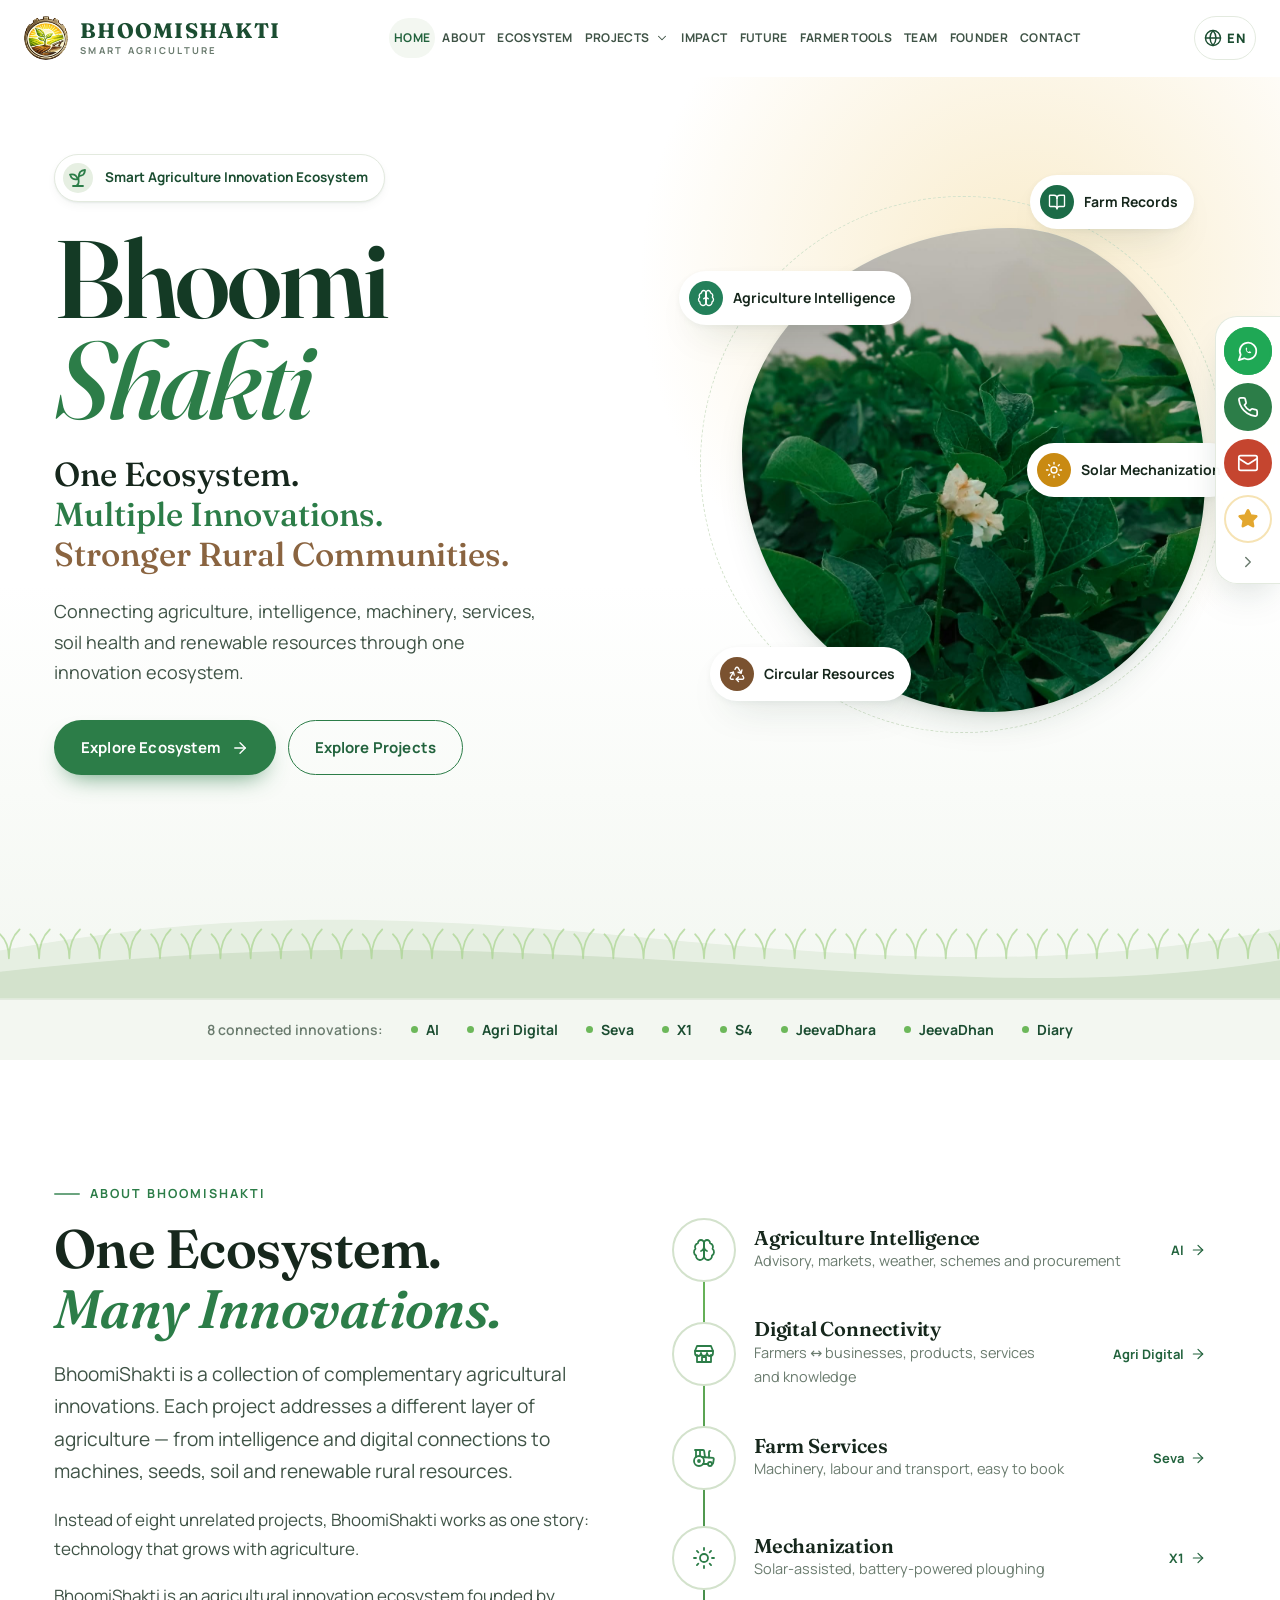
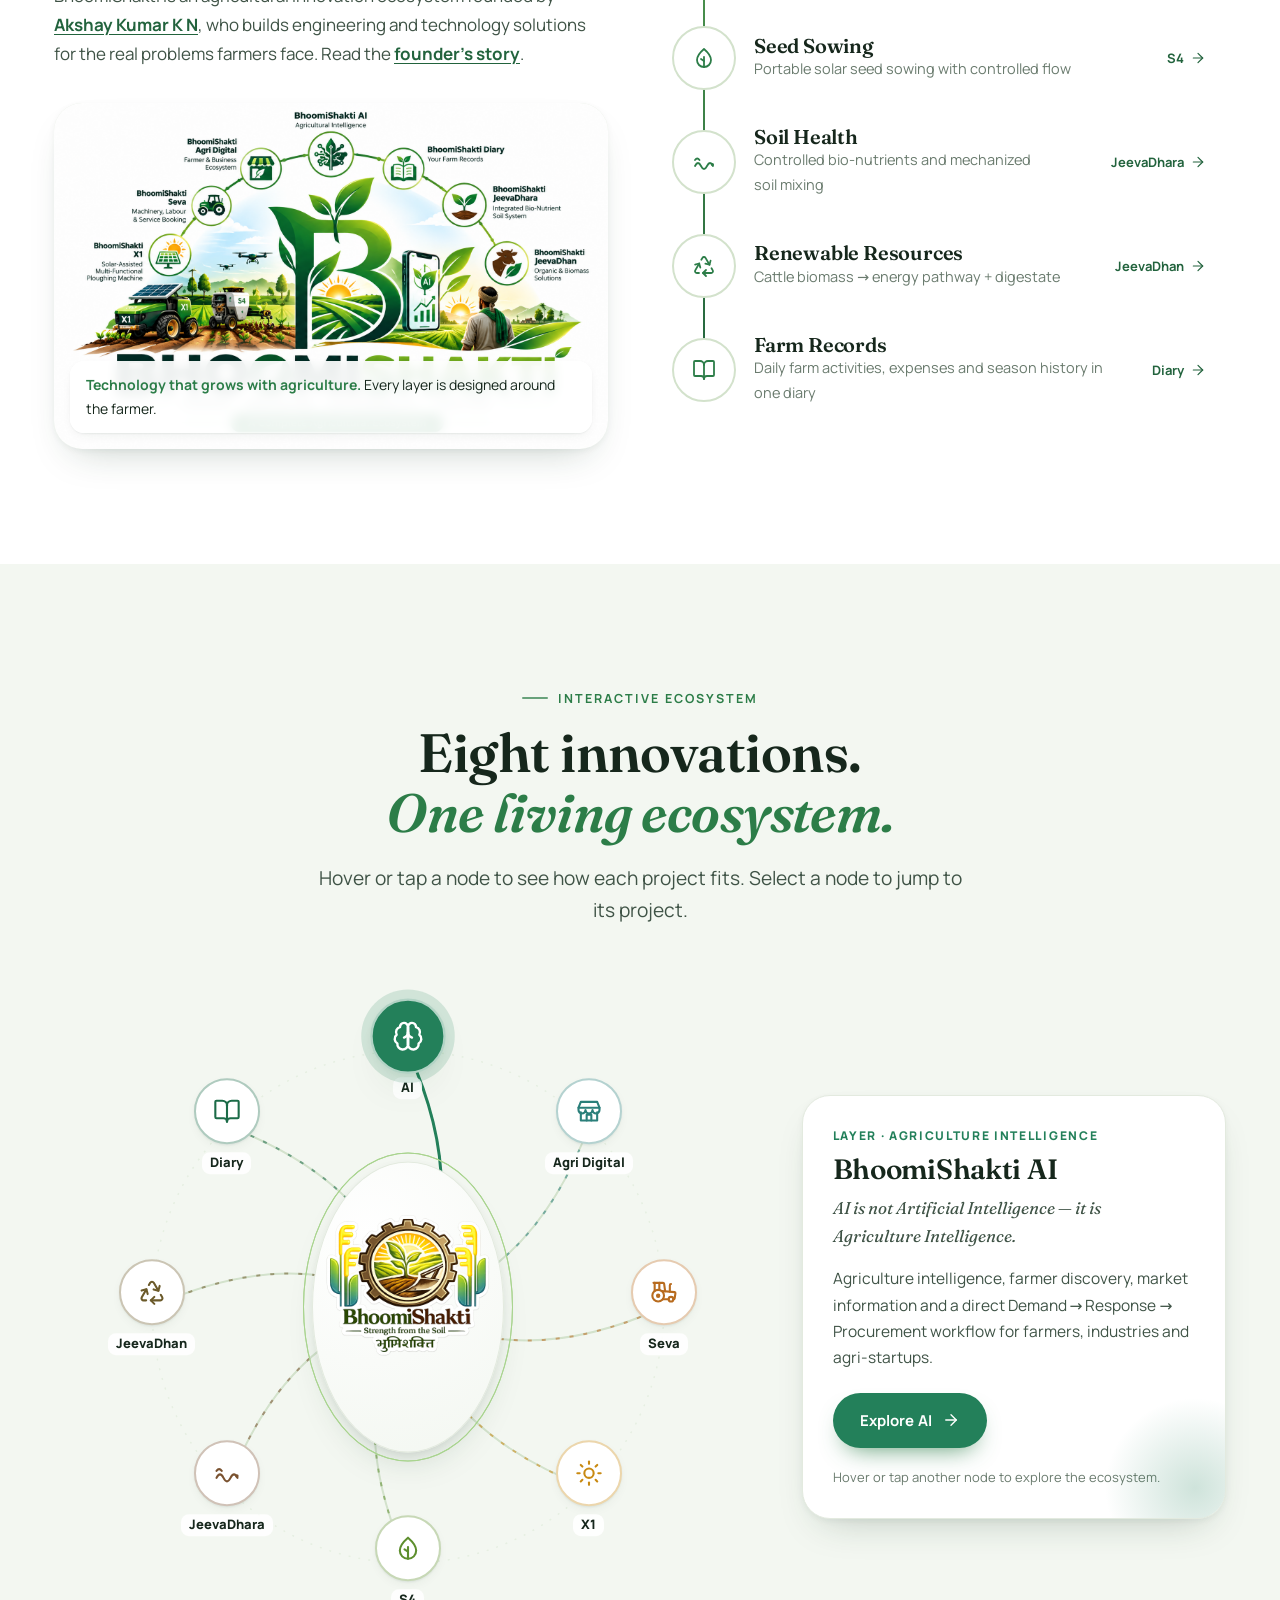
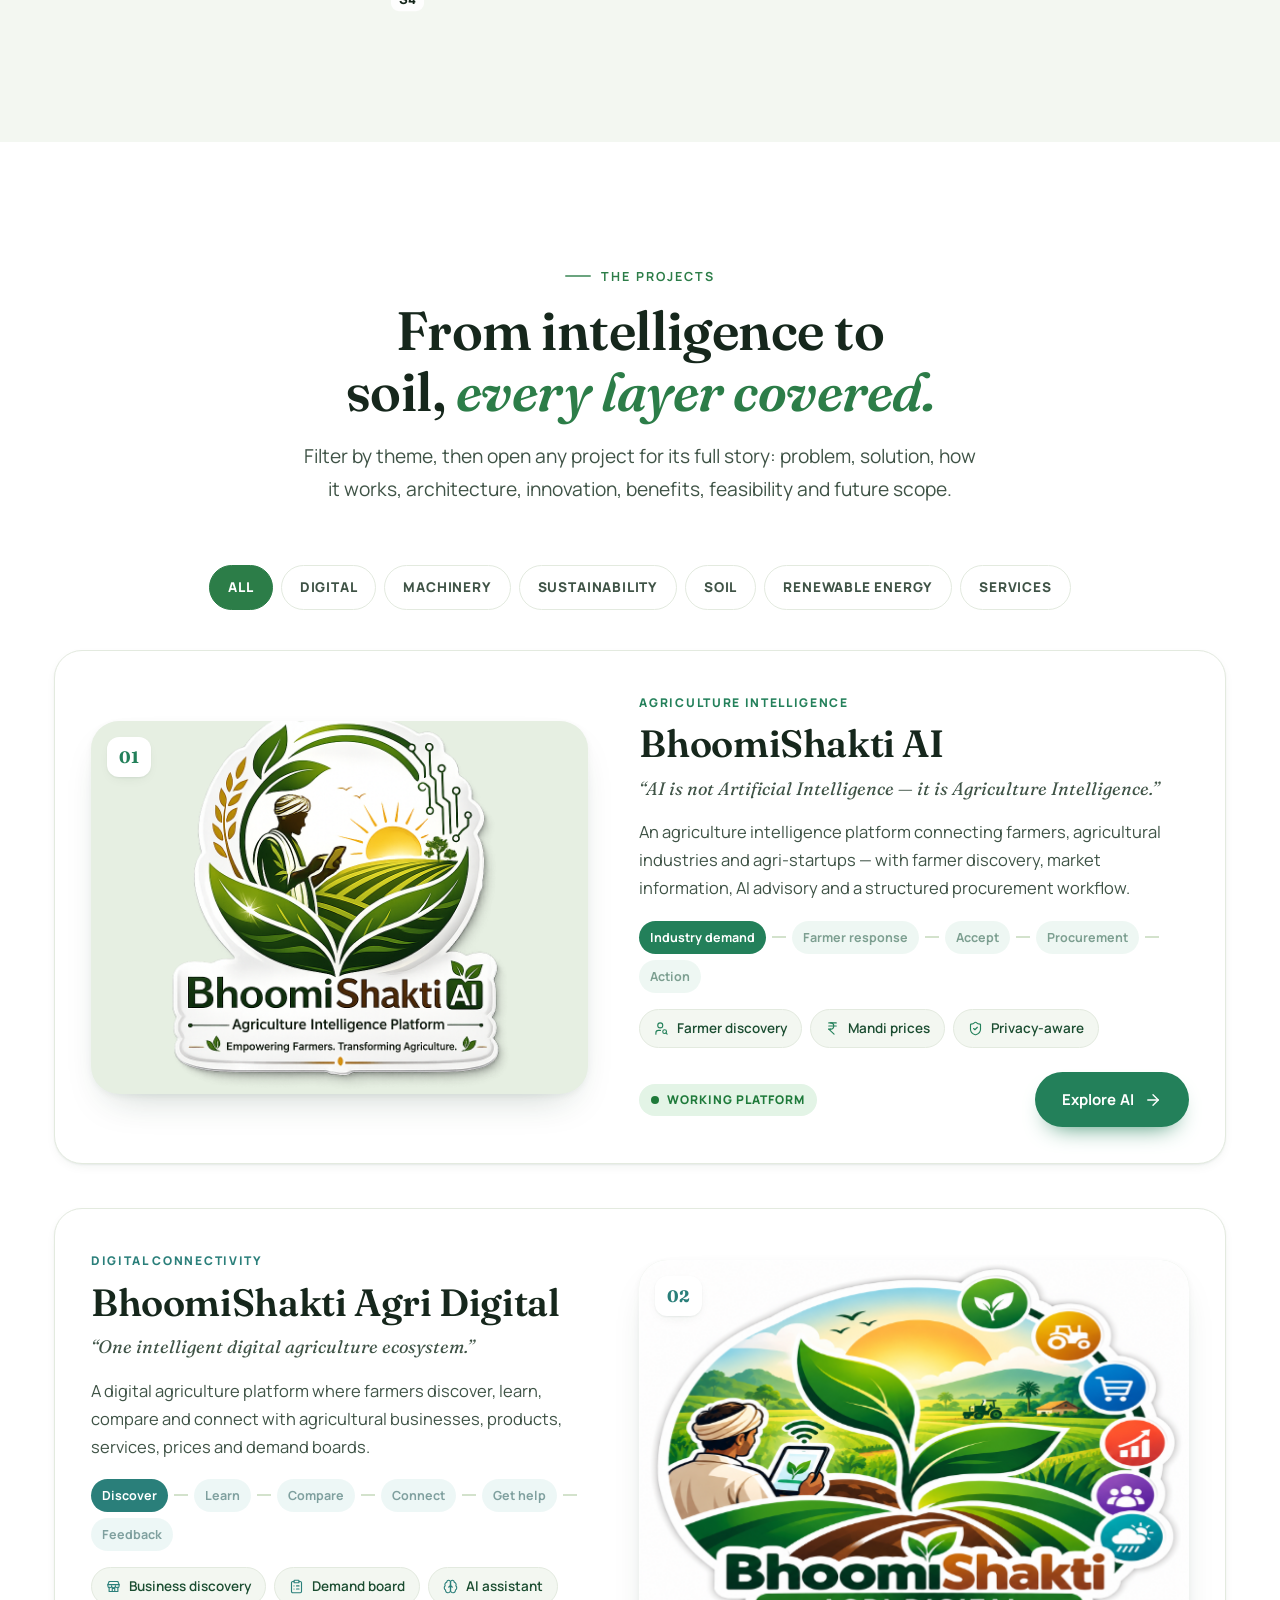
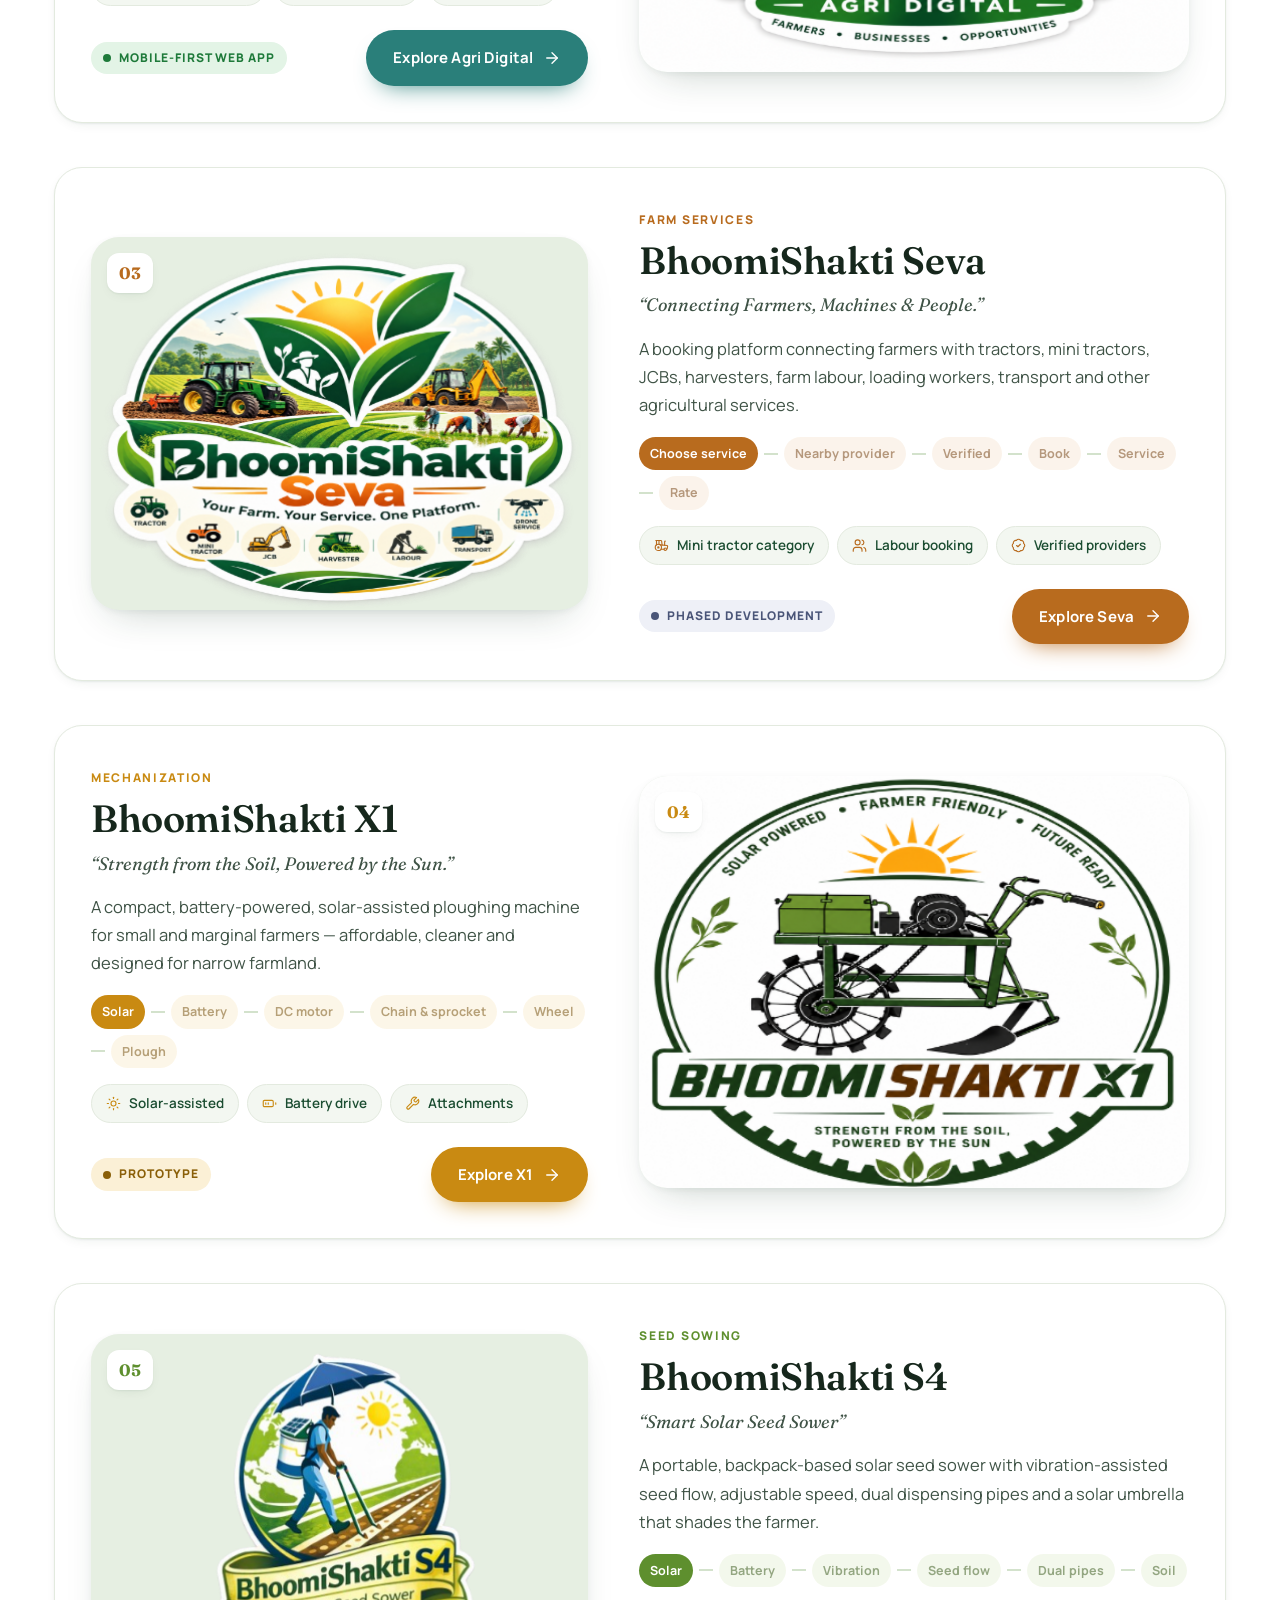
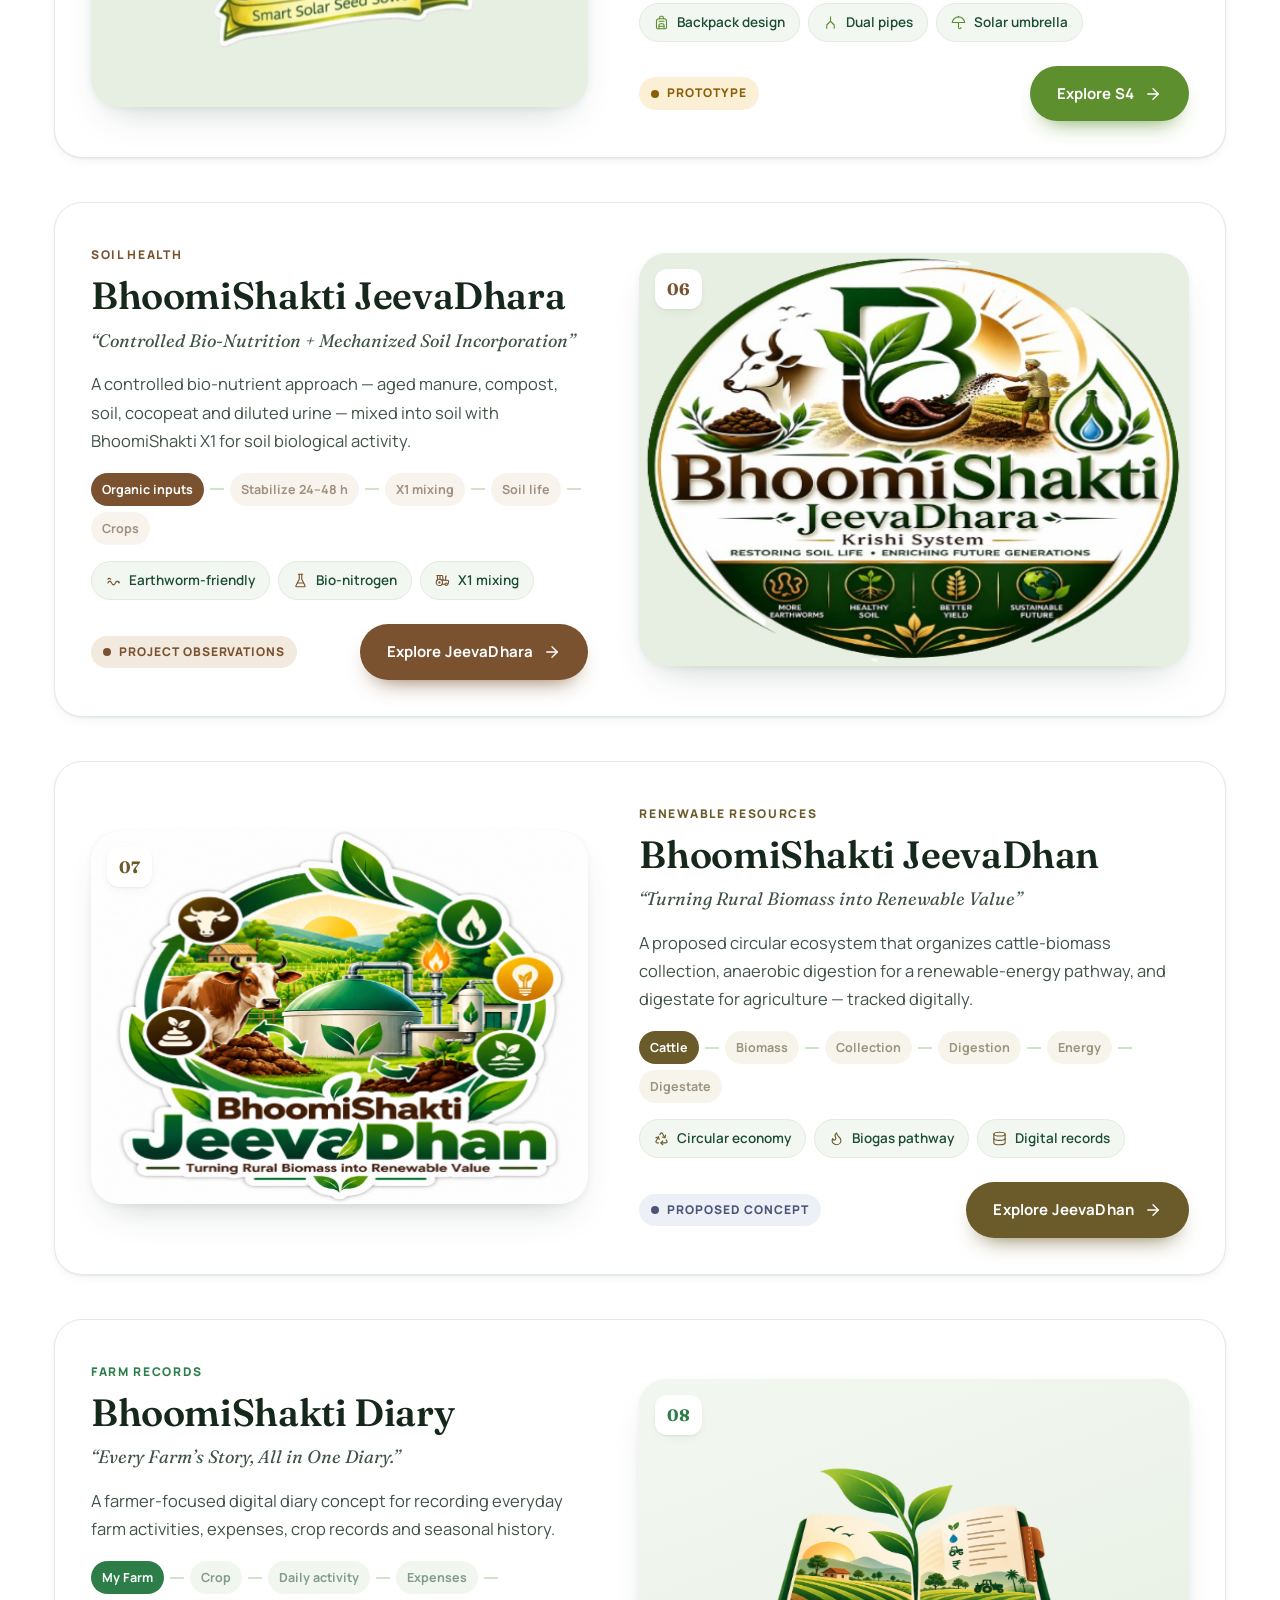
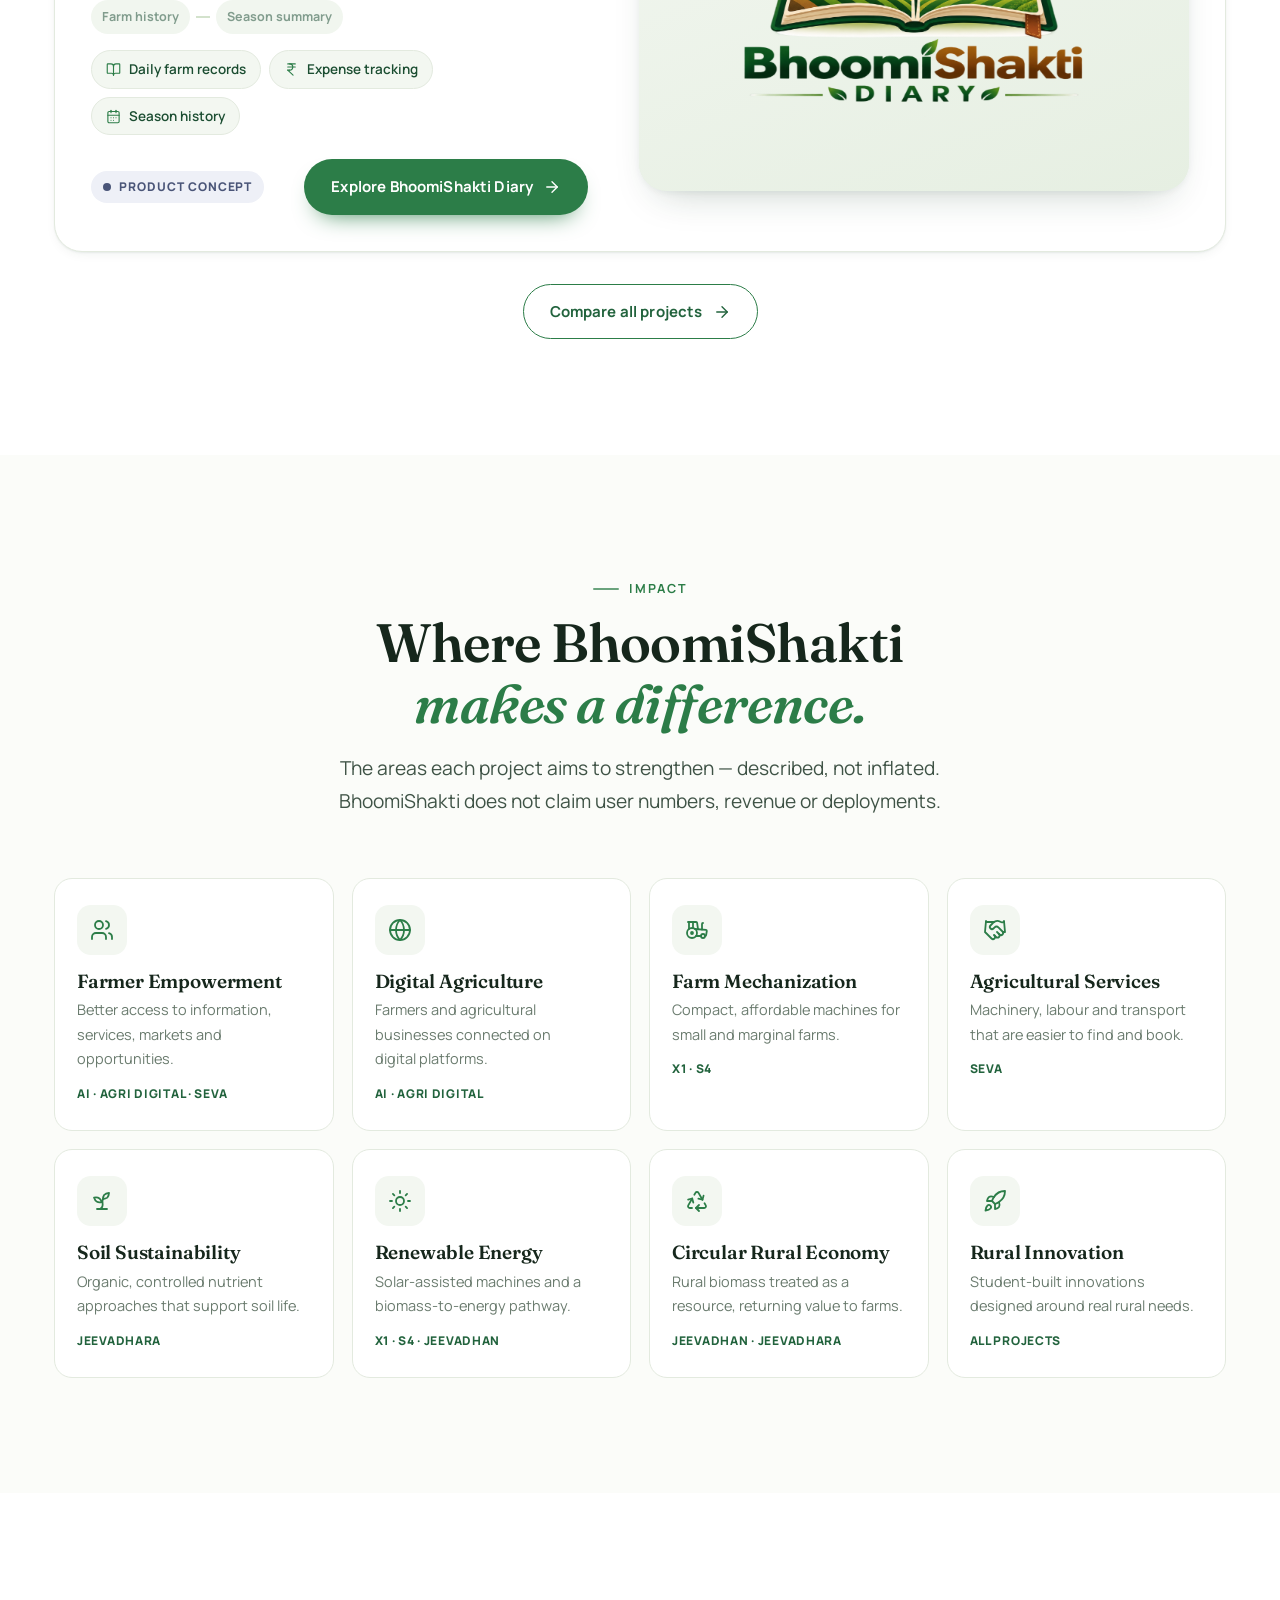
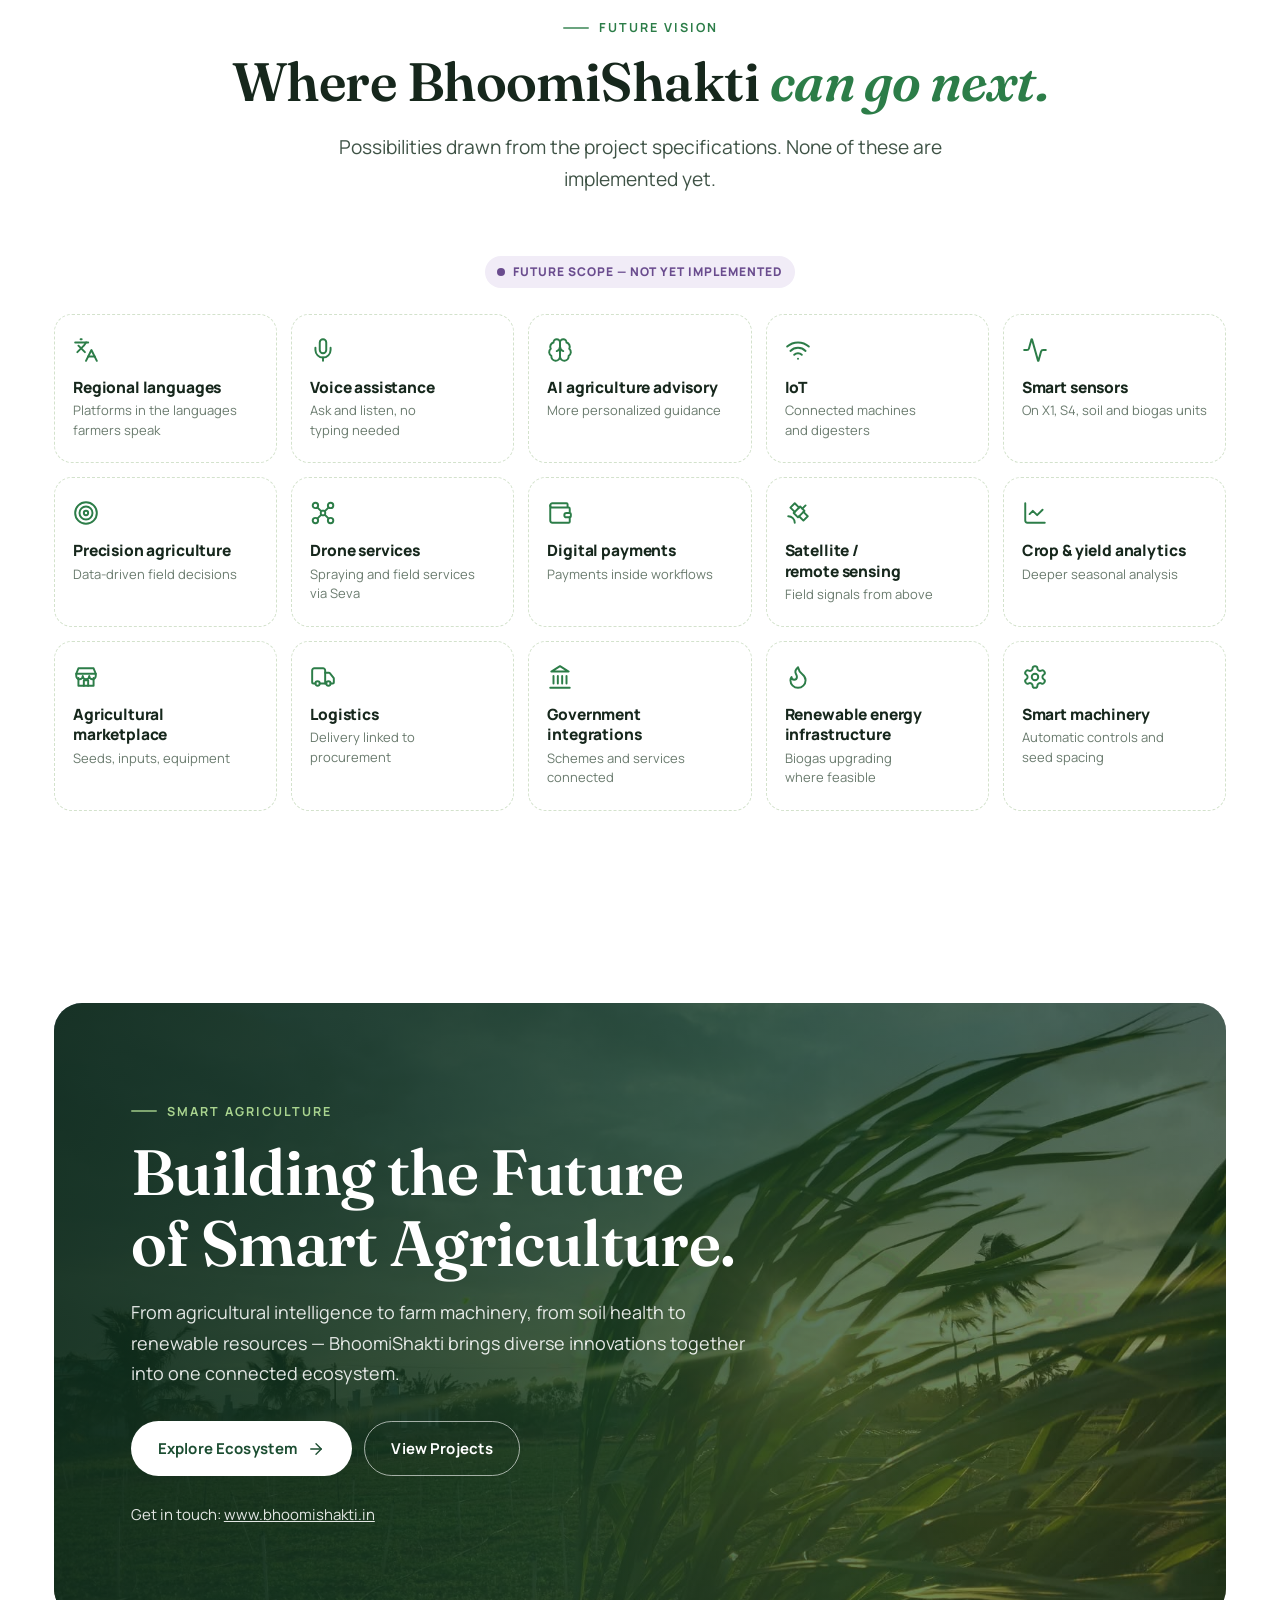
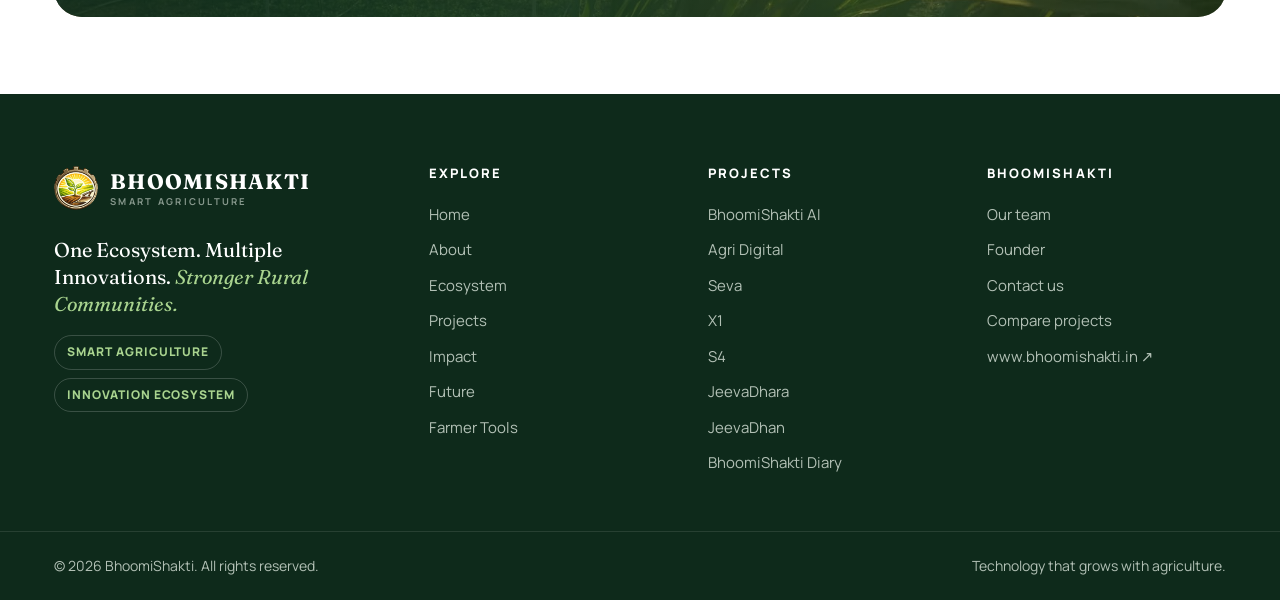
==== index.html @ 45a209de "Add files via upload" ====
<!DOCTYPE html>
<html lang="en" class="js-off">
<head>
  <!-- Google tag (gtag.js) -->
<script async src="https://www.googletagmanager.com/gtag/js?id=G-LCF8DMRQYF"></script>
<script>
  window.dataLayer = window.dataLayer || [];
  function gtag(){dataLayer.push(arguments);}
  gtag('js', new Date());

  gtag('config', 'G-LCF8DMRQYF');
</script>
<meta charset="UTF-8">
<meta name="viewport" content="width=device-width, initial-scale=1.0, viewport-fit=cover">
<title>BhoomiShakti — Agricultural Innovation Ecosystem</title>
<meta name="description" content="BhoomiShakti is an agricultural innovation ecosystem founded by Akshay Kumar K N — eight connected projects for smart farming, machinery, soil and farm services.">
<link rel="canonical" href="https://www.bhoomishakti.in/">
<meta name="robots" content="index, follow">
<meta property="og:type" content="website">
<meta property="og:site_name" content="BhoomiShakti">
<meta property="og:title" content="BhoomiShakti — Agricultural Innovation Ecosystem">
<meta property="og:description" content="BhoomiShakti is an agricultural innovation ecosystem founded by Akshay Kumar K N — eight connected projects for smart farming, machinery, soil and farm services.">
<meta property="og:url" content="https://www.bhoomishakti.in/">
<meta name="twitter:card" content="summary_large_image">
<meta property="og:image" content="https://www.bhoomishakti.in/assets/images/home-hero-field.jpg">
<meta property="og:image:alt" content="Rows of young green crops stretching across an agricultural field">
<meta name="twitter:image" content="https://www.bhoomishakti.in/assets/images/home-hero-field.jpg">
<meta name="twitter:title" content="BhoomiShakti — Agricultural Innovation Ecosystem">
<meta name="twitter:description" content="BhoomiShakti is an agricultural innovation ecosystem founded by Akshay Kumar K N — eight connected projects for smart farming, machinery, soil and farm services.">
<script type="application/ld+json">{
 "@context": "https://schema.org",
 "@graph": [
  {
   "@type": "WebSite",
   "@id": "https://www.bhoomishakti.in/#website",
   "name": "BhoomiShakti",
   "alternateName": "BhoomiShakti AI",
   "url": "https://www.bhoomishakti.in/",
   "description": "BhoomiShakti is an agricultural innovation ecosystem founded by Akshay Kumar K N — eight connected projects for smart farming, machinery, soil and farm services.",
   "inLanguage": "en",
   "publisher": {
    "@id": "https://www.bhoomishakti.in/#organization"
   }
  },
  {
   "@type": "Organization",
   "@id": "https://www.bhoomishakti.in/#organization",
   "name": "BhoomiShakti",
   "url": "https://www.bhoomishakti.in/",
   "logo": {
    "@type": "ImageObject",
    "@id": "https://www.bhoomishakti.in/#logo",
    "url": "https://www.bhoomishakti.in/assets/images/bhoomishakti-logo.png",
    "contentUrl": "https://www.bhoomishakti.in/assets/images/bhoomishakti-logo.png",
    "width": 160,
    "height": 160,
    "caption": "BhoomiShakti logo"
   },
   "image": {
    "@id": "https://www.bhoomishakti.in/#logo"
   },
   "description": "BhoomiShakti is an agricultural innovation ecosystem founded by Akshay Kumar K N — eight connected projects for smart farming, machinery, soil and farm services.",
   "slogan": "Technology that grows with agriculture.",
   "founder": {
    "@type": "Person",
    "@id": "https://www.bhoomishakti.in/founder.html#person",
    "name": "Akshay Kumar K N",
    "jobTitle": "Founder",
    "url": "https://www.bhoomishakti.in/founder.html"
   }
  },
  {
   "@type": "WebPage",
   "@id": "https://www.bhoomishakti.in/#webpage",
   "url": "https://www.bhoomishakti.in/",
   "name": "BhoomiShakti — Agricultural Innovation Ecosystem",
   "description": "BhoomiShakti is an agricultural innovation ecosystem founded by Akshay Kumar K N — eight connected projects for smart farming, machinery, soil and farm services.",
   "isPartOf": {
    "@id": "https://www.bhoomishakti.in/#website"
   },
   "about": {
    "@id": "https://www.bhoomishakti.in/#organization"
   },
   "inLanguage": "en"
  }
 ]
}</script>
<meta name="theme-color" content="#FFFFFF">
<link rel="icon" type="image/png" href="assets/icons/favicon.png">
<link rel="preload" href="assets/fonts/fraunces.woff2" as="font" type="font/woff2" crossorigin>
<link rel="preload" href="assets/fonts/manrope.woff2" as="font" type="font/woff2" crossorigin>
<link rel="stylesheet" href="css/style.css">
</head>
<body class="">
<a class="skip-link" href="#main">Skip to content</a>
<svg xmlns="http://www.w3.org/2000/svg" style="display:none" aria-hidden="true"><defs><symbol id="i-linkedin" viewBox="0 0 24 24"><path d="M16 8a6 6 0 0 1 6 6v7h-4v-7a2 2 0 0 0-4 0v7h-4v-7a6 6 0 0 1 6-6Z"/><rect x="2" y="9" width="4" height="12"/><circle cx="4" cy="4" r="2"/></symbol><symbol id="i-github" viewBox="0 0 24 24"><path d="M15 22v-4a4.8 4.8 0 0 0-1-3.5c3 0 6-2 6-5.5.08-1.25-.27-2.48-1-3.5.28-1.15.28-2.35 0-3.5 0 0-1 0-3 1.5-2.64-.5-5.36-.5-8 0C6 2 5 2 5 2c-.3 1.15-.3 2.35 0 3.5A5.4 5.4 0 0 0 4 9c0 3.5 3 5.5 6 5.5-.39.49-.68 1.05-.85 1.65-.17.6-.22 1.23-.15 1.85v4"/><path d="M9 18c-4.51 2-5-2-7-2"/></symbol><symbol id="i-quote" viewBox="0 0 24 24"><path d="M3 21c3 0 7-1 7-8V5c0-1.25-.76-2.02-2-2H4c-1.25 0-2 .75-2 1.97V11c0 1.25.75 2 2 2 1 0 1 0 1 1v1c0 1-1 2-2 2s-1 .01-1 1.03V20c0 1 0 1 1 1z"/><path d="M15 21c3 0 7-1 7-8V5c0-1.25-.76-2.02-2-2h-4c-1.25 0-2 .75-2 1.97V11c0 1.25.75 2 2 2h.75c0 2.25.25 4-2.75 4v3c0 1 0 1 1 1z"/></symbol><symbol id="i-external" viewBox="0 0 24 24"><path d="M15 3h6v6"/><path d="M10 14 21 3"/><path d="M18 13v6a2 2 0 0 1-2 2H5a2 2 0 0 1-2-2V8a2 2 0 0 1 2-2h6"/></symbol><symbol id="i-user" viewBox="0 0 24 24"><circle cx="12" cy="8" r="5"/><path d="M20 21a8 8 0 0 0-16 0"/></symbol><symbol id="i-leaf" viewBox="0 0 24 24"><path d="M11 20A7 7 0 0 1 9.8 6.1C15.5 5 17 4.48 19 2c1 2 2 4.18 2 8 0 5.5-4.78 10-10 10Z"/><path d="M2 21c0-3 1.85-5.36 5.08-6C9.5 14.52 12 13 13 12"/></symbol><symbol id="i-sprout" viewBox="0 0 24 24"><path d="M7 20h10"/><path d="M10 20c5.5-2.5.8-6.4 3-10"/><path d="M9.5 9.4c1.1.8 1.8 2.2 2.3 3.7-2 .4-3.5.4-4.8-.3-1.2-.6-2.3-1.9-3-4.2 2.8-.5 4.4 0 5.5.8z"/><path d="M14.1 6a7 7 0 0 0-1.1 4c1.9-.1 3.3-.6 4.3-1.4 1-1 1.6-2.3 1.7-4.6-2.7.1-4 1-4.9 2z"/></symbol><symbol id="i-brain" viewBox="0 0 24 24"><path d="M12 5a3 3 0 1 0-5.997.125 4 4 0 0 0-2.526 5.77 4 4 0 0 0 .556 6.588A4 4 0 1 0 12 18Z"/><path d="M12 5a3 3 0 1 1 5.997.125 4 4 0 0 1 2.526 5.77 4 4 0 0 1-.556 6.588A4 4 0 1 1 12 18Z"/><path d="M12 5v13"/><path d="M9 13a4.5 4.5 0 0 0 3-4"/><path d="M15 13a4.5 4.5 0 0 1-3-4"/></symbol><symbol id="i-store" viewBox="0 0 24 24"><path d="M3 9 5 4h14l2 5"/><path d="M3 9h18v2a3 3 0 0 1-6 0 3 3 0 0 1-6 0 3 3 0 0 1-6 0Z"/><path d="M5 13v7h14v-7"/><path d="M10 20v-5h4v5"/></symbol><symbol id="i-tractor" viewBox="0 0 24 24"><path d="m10 11 11 .9a1 1 0 0 1 .8 1.1l-.665 4.158a1 1 0 0 1-.988.842H20"/><path d="M16 18h-5"/><path d="M18 5a1 1 0 0 0-1 1v5.573"/><path d="M3 4h8.129a1 1 0 0 1 .99.863L13 11.246"/><path d="M4 11V4"/><path d="M8 10.1V4"/><circle cx="18" cy="18" r="2"/><circle cx="7" cy="15" r="5"/><circle cx="7" cy="15" r="1"/></symbol><symbol id="i-sun" viewBox="0 0 24 24"><circle cx="12" cy="12" r="4"/><path d="M12 2v2"/><path d="M12 20v2"/><path d="m4.93 4.93 1.41 1.41"/><path d="m17.66 17.66 1.41 1.41"/><path d="M2 12h2"/><path d="M20 12h2"/><path d="m6.34 17.66-1.41 1.41"/><path d="m19.07 4.93-1.41 1.41"/></symbol><symbol id="i-seed" viewBox="0 0 24 24"><path d="M12 21c-4 0-7-3-7-7 0-5 7-11 7-11s7 6 7 11c0 4-3 7-7 7Z"/><path d="M12 21V11"/><path d="M12 15l-3-2"/></symbol><symbol id="i-worm" viewBox="0 0 24 24"><path d="M3 16c2-4 4-4 6 0s4 4 6 0 4-4 6 0"/><circle cx="20.5" cy="14.5" r=".6" fill="currentColor"/><path d="M3 10c1.5-2 3-2 4.5 0"/></symbol><symbol id="i-recycle" viewBox="0 0 24 24"><path d="M7 19H4.815a1.83 1.83 0 0 1-1.57-.881 1.785 1.785 0 0 1-.004-1.784L7.196 9.5"/><path d="M11 19h8.203a1.83 1.83 0 0 0 1.556-.89 1.784 1.784 0 0 0 0-1.775l-1.226-2.12"/><path d="m14 16-3 3 3 3"/><path d="M8.293 13.596 7.196 9.5 3.1 10.598"/><path d="m9.344 5.811 1.093-1.892A1.83 1.83 0 0 1 11.985 3a1.784 1.784 0 0 1 1.546.888l3.943 6.843"/><path d="m13.378 9.633 4.096 1.098 1.097-4.096"/></symbol><symbol id="i-arrow" viewBox="0 0 24 24"><path d="M5 12h14"/><path d="m12 5 7 7-7 7"/></symbol><symbol id="i-arrow-down" viewBox="0 0 24 24"><path d="M12 5v14"/><path d="m19 12-7 7-7-7"/></symbol><symbol id="i-chevron" viewBox="0 0 24 24"><path d="m6 9 6 6 6-6"/></symbol><symbol id="i-chevron-left" viewBox="0 0 24 24"><path d="m15 18-6-6 6-6"/></symbol><symbol id="i-chevron-right" viewBox="0 0 24 24"><path d="m9 18 6-6-6-6"/></symbol><symbol id="i-up" viewBox="0 0 24 24"><path d="m18 15-6-6-6 6"/></symbol><symbol id="i-menu" viewBox="0 0 24 24"><path d="M4 6h16"/><path d="M4 12h16"/><path d="M4 18h16"/></symbol><symbol id="i-close" viewBox="0 0 24 24"><path d="M18 6 6 18"/><path d="m6 6 12 12"/></symbol><symbol id="i-plus" viewBox="0 0 24 24"><path d="M5 12h14"/><path d="M12 5v14"/></symbol><symbol id="i-check" viewBox="0 0 24 24"><path d="M20 6 9 17l-5-5"/></symbol><symbol id="i-users" viewBox="0 0 24 24"><path d="M16 21v-2a4 4 0 0 0-4-4H6a4 4 0 0 0-4 4v2"/><circle cx="9" cy="7" r="4"/><path d="M22 21v-2a4 4 0 0 0-3-3.87"/><path d="M16 3.13a4 4 0 0 1 0 7.75"/></symbol><symbol id="i-user-search" viewBox="0 0 24 24"><circle cx="10" cy="7" r="4"/><path d="M10.3 15H7a4 4 0 0 0-4 4v2"/><circle cx="17" cy="17" r="3"/><path d="m21 21-1.9-1.9"/></symbol><symbol id="i-search" viewBox="0 0 24 24"><circle cx="11" cy="11" r="8"/><path d="m21 21-4.3-4.3"/></symbol><symbol id="i-pin" viewBox="0 0 24 24"><path d="M20 10c0 5-5.5 10.2-7.4 11.8a1 1 0 0 1-1.2 0C9.5 20.2 4 15 4 10a8 8 0 0 1 16 0"/><circle cx="12" cy="10" r="3"/></symbol><symbol id="i-message" viewBox="0 0 24 24"><path d="M14 9a2 2 0 0 1-2 2H6l-4 4V4a2 2 0 0 1 2-2h8a2 2 0 0 1 2 2z"/><path d="M18 9h2a2 2 0 0 1 2 2v11l-4-4h-6a2 2 0 0 1-2-2v-1"/></symbol><symbol id="i-package" viewBox="0 0 24 24"><path d="m16 16 2 2 4-4"/><path d="M21 10V8a2 2 0 0 0-1-1.73l-7-4a2 2 0 0 0-2 0l-7 4A2 2 0 0 0 3 8v8a2 2 0 0 0 1 1.73l7 4a2 2 0 0 0 2 0l2-1.14"/><path d="m7.5 4.27 9 5.15"/><path d="M3.29 7 12 12l8.71-5"/><path d="M12 22V12"/></symbol><symbol id="i-megaphone" viewBox="0 0 24 24"><path d="m3 11 18-5v12L3 14v-3z"/><path d="M11.6 16.8a3 3 0 1 1-5.8-1.6"/></symbol><symbol id="i-cloud" viewBox="0 0 24 24"><path d="M12 2v2"/><path d="m4.93 4.93 1.41 1.41"/><path d="M20 12h2"/><path d="m19.07 4.93-1.41 1.41"/><path d="M15.947 12.65a4 4 0 0 0-5.925-4.128"/><path d="M13 22H7a5 5 0 1 1 4.9-6H13a3 3 0 0 1 0 6Z"/></symbol><symbol id="i-landmark" viewBox="0 0 24 24"><path d="M3 22h18"/><path d="M6 18v-7"/><path d="M10 18v-7"/><path d="M14 18v-7"/><path d="M18 18v-7"/><path d="M12 2 20 7H4z"/></symbol><symbol id="i-rupee" viewBox="0 0 24 24"><path d="M6 3h12"/><path d="M6 8h12"/><path d="m6 13 8.5 8"/><path d="M6 13h3"/><path d="M9 13c6.667 0 6.667-10 0-10"/></symbol><symbol id="i-calendar" viewBox="0 0 24 24"><rect width="18" height="18" x="3" y="4" rx="2"/><path d="M16 2v4"/><path d="M8 2v4"/><path d="M3 10h18"/><path d="M8 14h.01"/><path d="M12 14h.01"/><path d="M16 14h.01"/><path d="M8 18h.01"/><path d="M12 18h.01"/></symbol><symbol id="i-microscope" viewBox="0 0 24 24"><path d="M6 18h8"/><path d="M3 22h18"/><path d="M14 22a7 7 0 1 0 0-14h-1"/><path d="M9 14h2"/><path d="M9 12a2 2 0 0 1-2-2V6h6v4a2 2 0 0 1-2 2Z"/><path d="M12 6V3a1 1 0 0 0-1-1H9a1 1 0 0 0-1 1v3"/></symbol><symbol id="i-handshake" viewBox="0 0 24 24"><path d="m11 17 2 2a1 1 0 1 0 3-3"/><path d="m14 14 2.5 2.5a1 1 0 1 0 3-3l-3.88-3.88a3 3 0 0 0-4.24 0l-.88.88a1 1 0 1 1-3-3l2.81-2.81a5.79 5.79 0 0 1 7.06-.87l.47.28a2 2 0 0 0 1.42.25L21 4"/><path d="m21 3 1 11h-2"/><path d="M3 3 2 14l6.5 6.5a1 1 0 1 0 3-3"/><path d="M3 4h8"/></symbol><symbol id="i-shield" viewBox="0 0 24 24"><path d="M20 13c0 5-3.5 7.5-7.66 8.95a1 1 0 0 1-.67-.01C7.5 20.5 4 18 4 13V6a1 1 0 0 1 1-1c2 0 4.5-1.2 6.24-2.72a1.17 1.17 0 0 1 1.52 0C14.51 3.81 17 5 19 5a1 1 0 0 1 1 1z"/><path d="m9 12 2 2 4-4"/></symbol><symbol id="i-eye-off" viewBox="0 0 24 24"><path d="M10.733 5.076a10.744 10.744 0 0 1 11.205 6.575 1 1 0 0 1 0 .696 10.747 10.747 0 0 1-1.444 2.49"/><path d="M14.084 14.158a3 3 0 0 1-4.242-4.242"/><path d="M17.479 17.499a10.75 10.75 0 0 1-15.417-5.151 1 1 0 0 1 0-.696 10.75 10.75 0 0 1 4.446-5.143"/><path d="m2 2 20 20"/></symbol><symbol id="i-layers" viewBox="0 0 24 24"><path d="m12.83 2.18a2 2 0 0 0-1.66 0L2.6 6.08a1 1 0 0 0 0 1.83l8.58 3.91a2 2 0 0 0 1.66 0l8.58-3.9a1 1 0 0 0 0-1.83Z"/><path d="m22 17.65-9.17 4.16a2 2 0 0 1-1.66 0L2 17.65"/><path d="m22 12.65-9.17 4.16a2 2 0 0 1-1.66 0L2 12.65"/></symbol><symbol id="i-network" viewBox="0 0 24 24"><rect x="16" y="16" width="6" height="6" rx="1"/><rect x="2" y="16" width="6" height="6" rx="1"/><rect x="9" y="2" width="6" height="6" rx="1"/><path d="M5 16v-3a1 1 0 0 1 1-1h12a1 1 0 0 1 1 1v3"/><path d="M12 12V8"/></symbol><symbol id="i-globe" viewBox="0 0 24 24"><circle cx="12" cy="12" r="10"/><path d="M12 2a14.5 14.5 0 0 0 0 20 14.5 14.5 0 0 0 0-20"/><path d="M2 12h20"/></symbol><symbol id="i-server" viewBox="0 0 24 24"><rect width="20" height="8" x="2" y="2" rx="2"/><rect width="20" height="8" x="2" y="14" rx="2"/><path d="M6 6h.01"/><path d="M6 18h.01"/></symbol><symbol id="i-database" viewBox="0 0 24 24"><ellipse cx="12" cy="5" rx="9" ry="3"/><path d="M3 5v14a9 3 0 0 0 18 0V5"/><path d="M3 12a9 3 0 0 0 18 0"/></symbol><symbol id="i-code" viewBox="0 0 24 24"><path d="m16 18 6-6-6-6"/><path d="m8 6-6 6 6 6"/></symbol><symbol id="i-battery" viewBox="0 0 24 24"><rect x="2" y="7" width="16" height="10" rx="2"/><path d="M22 11v2"/><path d="M6 11v2"/><path d="M10 11v2"/></symbol><symbol id="i-zap" viewBox="0 0 24 24"><path d="M4 14a1 1 0 0 1-.78-1.63l9.9-10.2a.5.5 0 0 1 .86.46l-1.92 6.02A1 1 0 0 0 13 10h7a1 1 0 0 1 .78 1.63l-9.9 10.2a.5.5 0 0 1-.86-.46l1.92-6.02A1 1 0 0 0 11 14z"/></symbol><symbol id="i-cog" viewBox="0 0 24 24"><path d="M12.22 2h-.44a2 2 0 0 0-2 2v.18a2 2 0 0 1-1 1.73l-.43.25a2 2 0 0 1-2 0l-.15-.08a2 2 0 0 0-2.73.73l-.22.38a2 2 0 0 0 .73 2.73l.15.1a2 2 0 0 1 1 1.72v.51a2 2 0 0 1-1 1.74l-.15.09a2 2 0 0 0-.73 2.73l.22.38a2 2 0 0 0 2.73.73l.15-.08a2 2 0 0 1 2 0l.43.25a2 2 0 0 1 1 1.73V20a2 2 0 0 0 2 2h.44a2 2 0 0 0 2-2v-.18a2 2 0 0 1 1-1.73l.43-.25a2 2 0 0 1 2 0l.15.08a2 2 0 0 0 2.73-.73l.22-.39a2 2 0 0 0-.73-2.73l-.15-.08a2 2 0 0 1-1-1.74v-.5a2 2 0 0 1 1-1.74l.15-.09a2 2 0 0 0 .73-2.73l-.22-.38a2 2 0 0 0-2.73-.73l-.15.08a2 2 0 0 1-2 0l-.43-.25a2 2 0 0 1-1-1.73V4a2 2 0 0 0-2-2z"/><circle cx="12" cy="12" r="3"/></symbol><symbol id="i-wheel" viewBox="0 0 24 24"><circle cx="12" cy="12" r="9"/><circle cx="12" cy="12" r="2"/><path d="M12 3v7"/><path d="M12 14v7"/><path d="M3 12h7"/><path d="M14 12h7"/></symbol><symbol id="i-chain" viewBox="0 0 24 24"><path d="M9 17H7A5 5 0 0 1 7 7h2"/><path d="M15 7h2a5 5 0 1 1 0 10h-2"/><path d="M8 12h8"/></symbol><symbol id="i-blade" viewBox="0 0 24 24"><path d="M4 20 14 8l6-4-2 7-12 11"/><path d="M4 20h7"/></symbol><symbol id="i-panel" viewBox="0 0 24 24"><rect x="3" y="4" width="18" height="11" rx="1"/><path d="M3 9.5h18"/><path d="M9 4v11"/><path d="M15 4v11"/><path d="M12 15v5"/><path d="M8 20h8"/></symbol><symbol id="i-umbrella" viewBox="0 0 24 24"><path d="M22 12a10.06 10.06 0 0 0-20 0Z"/><path d="M12 12v8a2 2 0 0 0 4 0"/><path d="M12 2v1"/></symbol><symbol id="i-backpack" viewBox="0 0 24 24"><path d="M4 10a4 4 0 0 1 4-4h8a4 4 0 0 1 4 4v10a2 2 0 0 1-2 2H6a2 2 0 0 1-2-2Z"/><path d="M8 10h8"/><path d="M8 18h8"/><path d="M8 22v-6a2 2 0 0 1 2-2h4a2 2 0 0 1 2 2v6"/><path d="M9 6V4a2 2 0 0 1 2-2h2a2 2 0 0 1 2 2v2"/></symbol><symbol id="i-sliders" viewBox="0 0 24 24"><path d="M4 21v-7"/><path d="M4 10V3"/><path d="M12 21v-9"/><path d="M12 8V3"/><path d="M20 21v-5"/><path d="M20 12V3"/><path d="M2 14h4"/><path d="M10 8h4"/><path d="M18 16h4"/></symbol><symbol id="i-pipes" viewBox="0 0 24 24"><path d="M12 3v7"/><path d="M12 10 6 16v5"/><path d="m12 10 6 6v5"/></symbol><symbol id="i-vibrate" viewBox="0 0 24 24"><path d="m2 8 2 2-2 2 2 2-2 2"/><path d="m22 8-2 2 2 2-2 2 2 2"/><rect width="8" height="14" x="8" y="5" rx="1"/></symbol><symbol id="i-droplet" viewBox="0 0 24 24"><path d="M12 22a7 7 0 0 0 7-7c0-2-1-3.9-3-5.5s-3.5-4-4-6.5c-.5 2.5-2 4.9-4 6.5C6 11.1 5 13 5 15a7 7 0 0 0 7 7z"/></symbol><symbol id="i-flask" viewBox="0 0 24 24"><path d="M10 2v7.527a2 2 0 0 1-.211.896L4.72 20.55a1 1 0 0 0 .9 1.45h12.76a1 1 0 0 0 .9-1.45l-5.069-10.127A2 2 0 0 1 14 9.527V2"/><path d="M8.5 2h7"/><path d="M7 16h10"/></symbol><symbol id="i-factory" viewBox="0 0 24 24"><path d="M2 20a2 2 0 0 0 2 2h16a2 2 0 0 0 2-2V8l-7 5V8l-7 5V4a2 2 0 0 0-2-2H4a2 2 0 0 0-2 2Z"/><path d="M17 18h1"/><path d="M12 18h1"/><path d="M7 18h1"/></symbol><symbol id="i-flame" viewBox="0 0 24 24"><path d="M8.5 14.5A2.5 2.5 0 0 0 11 12c0-1.38-.5-2-1-3-1.072-2.143-.224-4.054 2-6 .5 2.5 2 4.9 4 6.5 2 1.6 3 3.5 3 5.5a7 7 0 1 1-14 0c0-1.153.433-2.294 1-3a2.5 2.5 0 0 0 2.5 2.5z"/></symbol><symbol id="i-cow" viewBox="0 0 24 24"><path d="M5 9c-1.5 0-3-1-3-3 2 0 3 .5 4 1.5"/><path d="M19 9c1.5 0 3-1 3-3-2 0-3 .5-4 1.5"/><path d="M6 8.5C6 6 8.5 4 12 4s6 2 6 4.5V14a6 6 0 0 1-12 0Z"/><ellipse cx="12" cy="15.5" rx="3.5" ry="2.5"/><path d="M10.5 15.5h.01"/><path d="M13.5 15.5h.01"/><path d="M9 10h.01"/><path d="M15 10h.01"/></symbol><symbol id="i-truck" viewBox="0 0 24 24"><path d="M14 18V6a2 2 0 0 0-2-2H4a2 2 0 0 0-2 2v11a1 1 0 0 0 1 1h2"/><path d="M15 18H9"/><path d="M19 18h2a1 1 0 0 0 1-1v-3.65a1 1 0 0 0-.22-.624l-3.48-4.35A1 1 0 0 0 17.52 8H14"/><circle cx="17" cy="18" r="2"/><circle cx="7" cy="18" r="2"/></symbol><symbol id="i-drone" viewBox="0 0 24 24"><circle cx="5" cy="5" r="2.5"/><circle cx="19" cy="5" r="2.5"/><circle cx="5" cy="19" r="2.5"/><circle cx="19" cy="19" r="2.5"/><path d="M7 7l3 3"/><path d="m17 7-3 3"/><path d="m7 17 3-3"/><path d="m17 17-3-3"/><rect x="10" y="10" width="4" height="4" rx="1"/></symbol><symbol id="i-digger" viewBox="0 0 24 24"><path d="M2 18h12"/><circle cx="4.5" cy="18" r="2.5"/><circle cx="11.5" cy="18" r="2.5"/><path d="M3 15V11h6l2 4"/><path d="M9 11 14 5l5 3-2 4h-3"/><path d="M19 8v5"/></symbol><symbol id="i-water" viewBox="0 0 24 24"><path d="M2 6c.6.5 1.2 1 2.5 1C7 7 7 5 9.5 5c2.6 0 2.4 2 5 2 2.5 0 2.5-2 5-2 1.3 0 1.9.5 2.5 1"/><path d="M2 12c.6.5 1.2 1 2.5 1 2.5 0 2.5-2 5-2 2.6 0 2.4 2 5 2 2.5 0 2.5-2 5-2 1.3 0 1.9.5 2.5 1"/><path d="M2 18c.6.5 1.2 1 2.5 1 2.5 0 2.5-2 5-2 2.6 0 2.4 2 5 2 2.5 0 2.5-2 5-2 1.3 0 1.9.5 2.5 1"/></symbol><symbol id="i-phone" viewBox="0 0 24 24"><rect width="14" height="20" x="5" y="2" rx="2"/><path d="M12 18h.01"/></symbol><symbol id="i-star" viewBox="0 0 24 24"><path d="M11.525 2.295a.53.53 0 0 1 .95 0l2.31 4.679a2.12 2.12 0 0 0 1.595 1.16l5.166.756a.53.53 0 0 1 .294.904l-3.736 3.638a2.12 2.12 0 0 0-.611 1.878l.882 5.14a.53.53 0 0 1-.771.56l-4.618-2.428a2.12 2.12 0 0 0-1.973 0L6.396 21.01a.53.53 0 0 1-.77-.56l.881-5.139a2.12 2.12 0 0 0-.611-1.879L2.16 9.795a.53.53 0 0 1 .294-.906l5.165-.755a2.12 2.12 0 0 0 1.597-1.16z"/></symbol><symbol id="i-info" viewBox="0 0 24 24"><circle cx="12" cy="12" r="10"/><path d="M12 16v-4"/><path d="M12 8h.01"/></symbol><symbol id="i-mic" viewBox="0 0 24 24"><path d="M12 2a3 3 0 0 0-3 3v7a3 3 0 0 0 6 0V5a3 3 0 0 0-3-3Z"/><path d="M19 10v2a7 7 0 0 1-14 0v-2"/><path d="M12 19v3"/></symbol><symbol id="i-languages" viewBox="0 0 24 24"><path d="m5 8 6 6"/><path d="m4 14 6-6 2-3"/><path d="M2 5h12"/><path d="M7 2h1"/><path d="m22 22-5-10-5 10"/><path d="M14 18h6"/></symbol><symbol id="i-satellite" viewBox="0 0 24 24"><path d="M13 7 9 3 5 7l4 4"/><path d="m17 11 4 4-4 4-4-4"/><path d="m8 12 4 4 6-6-4-4Z"/><path d="m16 8 3-3"/><path d="M9 21a6 6 0 0 0-6-6"/></symbol><symbol id="i-chart" viewBox="0 0 24 24"><path d="M3 3v16a2 2 0 0 0 2 2h16"/><path d="m19 9-5 5-4-4-3 3"/></symbol><symbol id="i-wallet" viewBox="0 0 24 24"><path d="M19 7V4a1 1 0 0 0-1-1H5a2 2 0 0 0 0 4h15a1 1 0 0 1 1 1v4h-3a2 2 0 0 0 0 4h3a1 1 0 0 0 1-1v-2a1 1 0 0 0-1-1"/><path d="M3 5v14a2 2 0 0 0 2 2h15a1 1 0 0 0 1-1v-4"/></symbol><symbol id="i-rocket" viewBox="0 0 24 24"><path d="M4.5 16.5c-1.5 1.26-2 5-2 5s3.74-.5 5-2c.71-.84.7-2.13-.09-2.91a2.18 2.18 0 0 0-2.91-.09z"/><path d="m12 15-3-3a22 22 0 0 1 2-3.95A12.88 12.88 0 0 1 22 2c0 2.72-.78 7.5-6 11a22.35 22.35 0 0 1-4 2z"/><path d="M9 12H4s.55-3.03 2-4c1.62-1.08 5 0 5 0"/><path d="M12 15v5s3.03-.55 4-2c1.08-1.62 0-5 0-5"/></symbol><symbol id="i-building" viewBox="0 0 24 24"><path d="M6 22V4a2 2 0 0 1 2-2h8a2 2 0 0 1 2 2v18Z"/><path d="M6 12H4a2 2 0 0 0-2 2v6a2 2 0 0 0 2 2h2"/><path d="M18 9h2a2 2 0 0 1 2 2v9a2 2 0 0 1-2 2h-2"/><path d="M10 6h4"/><path d="M10 10h4"/><path d="M10 14h4"/><path d="M10 18h4"/></symbol><symbol id="i-target" viewBox="0 0 24 24"><circle cx="12" cy="12" r="10"/><circle cx="12" cy="12" r="6"/><circle cx="12" cy="12" r="2"/></symbol><symbol id="i-badge" viewBox="0 0 24 24"><path d="M3.85 8.62a4 4 0 0 1 4.78-4.77 4 4 0 0 1 6.74 0 4 4 0 0 1 4.78 4.78 4 4 0 0 1 0 6.74 4 4 0 0 1-4.77 4.78 4 4 0 0 1-6.75 0 4 4 0 0 1-4.78-4.77 4 4 0 0 1 0-6.76Z"/><path d="m9 12 2 2 4-4"/></symbol><symbol id="i-clock" viewBox="0 0 24 24"><circle cx="12" cy="12" r="10"/><path d="M12 6v6l4 2"/></symbol><symbol id="i-activity" viewBox="0 0 24 24"><path d="M22 12h-2.48a2 2 0 0 0-1.93 1.46l-2.35 8.36a.25.25 0 0 1-.48 0L9.24 2.18a.25.25 0 0 0-.48 0l-2.35 8.36A2 2 0 0 1 4.49 12H2"/></symbol><symbol id="i-wifi" viewBox="0 0 24 24"><path d="M12 20h.01"/><path d="M2 8.82a15 15 0 0 1 20 0"/><path d="M5 12.859a10 10 0 0 1 14 0"/><path d="M8.5 16.429a5 5 0 0 1 7 0"/></symbol><symbol id="i-compass" viewBox="0 0 24 24"><circle cx="12" cy="12" r="10"/><path d="m16.24 7.76-1.804 5.411a2 2 0 0 1-1.265 1.265L7.76 16.24l1.804-5.411a2 2 0 0 1 1.265-1.265z"/></symbol><symbol id="i-sparkles" viewBox="0 0 24 24"><path d="M9.937 15.5A2 2 0 0 0 8.5 14.063l-6.135-1.582a.5.5 0 0 1 0-.962L8.5 9.936A2 2 0 0 0 9.937 8.5l1.582-6.135a.5.5 0 0 1 .963 0L14.063 8.5A2 2 0 0 0 15.5 9.937l6.135 1.581a.5.5 0 0 1 0 .964L15.5 14.063a2 2 0 0 0-1.437 1.437l-1.582 6.135a.5.5 0 0 1-.963 0z"/></symbol><symbol id="i-book" viewBox="0 0 24 24"><path d="M12 7v14"/><path d="M3 18a1 1 0 0 1-1-1V4a1 1 0 0 1 1-1h5a4 4 0 0 1 4 4 4 4 0 0 1 4-4h5a1 1 0 0 1 1 1v13a1 1 0 0 1-1 1h-6a3 3 0 0 0-3 3 3 3 0 0 0-3-3z"/></symbol><symbol id="i-scale" viewBox="0 0 24 24"><path d="m16 16 3-8 3 8c-.87.65-1.92 1-3 1s-2.13-.35-3-1Z"/><path d="m2 16 3-8 3 8c-.87.65-1.92 1-3 1s-2.13-.35-3-1Z"/><path d="M7 21h10"/><path d="M12 3v18"/><path d="M3 7h2c2 0 5-1 7-2 2 1 5 2 7 2h2"/></symbol><symbol id="i-help" viewBox="0 0 24 24"><circle cx="12" cy="12" r="10"/><path d="M9.09 9a3 3 0 0 1 5.83 1c0 2-3 3-3 3"/><path d="M12 17h.01"/></symbol><symbol id="i-thumbs" viewBox="0 0 24 24"><path d="M7 10v12"/><path d="M15 5.88 14 10h5.83a2 2 0 0 1 1.92 2.56l-2.33 8A2 2 0 0 1 17.5 22H4a2 2 0 0 1-2-2v-8a2 2 0 0 1 2-2h2.76a2 2 0 0 0 1.79-1.11L12 2a3.13 3.13 0 0 1 3 3.88Z"/></symbol><symbol id="i-mountain" viewBox="0 0 24 24"><path d="m8 3 4 8 5-5 5 15H2L8 3z"/></symbol><symbol id="i-repeat" viewBox="0 0 24 24"><path d="m17 2 4 4-4 4"/><path d="M3 11v-1a4 4 0 0 1 4-4h14"/><path d="m7 22-4-4 4-4"/><path d="M21 13v1a4 4 0 0 1-4 4H3"/></symbol><symbol id="i-clipboard" viewBox="0 0 24 24"><rect width="8" height="4" x="8" y="2" rx="1" ry="1"/><path d="M16 4h2a2 2 0 0 1 2 2v14a2 2 0 0 1-2 2H6a2 2 0 0 1-2-2V6a2 2 0 0 1 2-2h2"/><path d="M12 11h4"/><path d="M12 16h4"/><path d="M8 11h.01"/><path d="M8 16h.01"/></symbol><symbol id="i-lock" viewBox="0 0 24 24"><rect width="18" height="11" x="3" y="11" rx="2" ry="2"/><path d="M7 11V7a5 5 0 0 1 10 0v4"/></symbol><symbol id="i-test" viewBox="0 0 24 24"><path d="M9 2v17.5A2.5 2.5 0 0 1 6.5 22A2.5 2.5 0 0 1 4 19.5V2"/><path d="M20 2v17.5a2.5 2.5 0 0 1-2.5 2.5a2.5 2.5 0 0 1-2.5-2.5V2"/><path d="M3 2h7"/><path d="M14 2h7"/><path d="M9 16H4"/><path d="M20 16h-5"/></symbol><symbol id="i-wrench" viewBox="0 0 24 24"><path d="M14.7 6.3a1 1 0 0 0 0 1.4l1.6 1.6a1 1 0 0 0 1.4 0l3.77-3.77a6 6 0 0 1-7.94 7.94l-6.91 6.91a2.12 2.12 0 0 1-3-3l6.91-6.91a6 6 0 0 1 7.94-7.94l-3.76 3.76z"/></symbol><symbol id="i-hammer" viewBox="0 0 24 24"><path d="m15 12-8.373 8.373a1 1 0 1 1-3-3L12 9"/><path d="m18 15 4-4"/><path d="m21.5 11.5-1.914-1.914A2 2 0 0 1 19 8.172V7l-2.26-2.26a6 6 0 0 0-4.202-1.756L9 2.96l.92.82A6.18 6.18 0 0 1 12 8.4V10l2 2h1.172a2 2 0 0 1 1.414.586L18.5 14.5"/></symbol><symbol id="i-heart" viewBox="0 0 24 24"><path d="M19 14c1.49-1.46 3-3.21 3-5.5A5.5 5.5 0 0 0 16.5 3c-1.76 0-3 .5-4.5 2-1.5-1.5-2.74-2-4.5-2A5.5 5.5 0 0 0 2 8.5c0 2.3 1.5 4.05 3 5.5l7 7Z"/></symbol><symbol id="i-wind" viewBox="0 0 24 24"><path d="M12.8 19.6A2 2 0 1 0 14 16H2"/><path d="M17.5 8a2.5 2.5 0 1 1 2 4H2"/><path d="M9.8 4.4A2 2 0 1 1 11 8H2"/></symbol><symbol id="i-microbe" viewBox="0 0 24 24"><circle cx="12" cy="12" r="5"/><path d="M12 7V3"/><path d="M12 21v-4"/><path d="M7 12H3"/><path d="M21 12h-4"/><path d="m8.5 8.5-2.8-2.8"/><path d="m18.3 18.3-2.8-2.8"/><path d="m15.5 8.5 2.8-2.8"/><path d="m5.7 18.3 2.8-2.8"/></symbol><symbol id="i-plant" viewBox="0 0 24 24"><path d="M12 22V12"/><path d="M12 12C12 7 8 5 3 5c0 5 3 7 9 7Z"/><path d="M12 14c0-4 3-6 8-6 0 4-3 6-8 6Z"/></symbol><symbol id="i-mail" viewBox="0 0 24 24"><rect width="20" height="16" x="2" y="4" rx="2"/><path d="m22 7-8.97 5.7a1.94 1.94 0 0 1-2.06 0L2 7"/></symbol></defs></svg>

<header class="site-header">
  <nav class="container nav" aria-label="Main">
    <a class="brand" href="index.html" aria-label="BhoomiShakti home">
      <!-- IMAGE: BhoomiShakti logo emblem (navigation).
      Use the official circular BhoomiShakti emblem (gear, sprout, sun, field) as a transparent PNG or SVG.
      Purpose: brand recognition on every page. -->
      <img src="assets/images/bhoomishakti-logo.png" alt="BhoomiShakti emblem" width="44" height="44">
      <span class="brand-word">BHOOMISHAKTI<small>SMART AGRICULTURE</small></span>
    </a>
    <ul class="nav-links">
      <li><a class="nav-link" href="#home">Home</a></li>
      <li><a class="nav-link" href="#about">About</a></li>
      <li><a class="nav-link" href="#ecosystem">Ecosystem</a></li>
      <li class="dropdown">
        <button class="nav-link" type="button" aria-expanded="false" aria-haspopup="true">Projects <svg class="ico caret" aria-hidden="true"><use href="#i-chevron"></use></svg></button>
        <div class="dropdown-menu" role="menu">
          <a href="ai.html"><span class="dm-dot"><svg class="ico" aria-hidden="true"><use href="#i-brain"></use></svg></span><span><b>BhoomiShakti AI</b><span class="dm-sub">Agriculture intelligence & procurement</span></span></a><a href="agri-digital.html"><span class="dm-dot"><svg class="ico" aria-hidden="true"><use href="#i-store"></use></svg></span><span><b>BhoomiShakti Agri Digital</b><span class="dm-sub">Farmers ↔ businesses, products & services</span></span></a><a href="seva.html"><span class="dm-dot"><svg class="ico" aria-hidden="true"><use href="#i-tractor"></use></svg></span><span><b>BhoomiShakti Seva</b><span class="dm-sub">Machinery, labour & transport booking</span></span></a><a href="x1.html"><span class="dm-dot"><svg class="ico" aria-hidden="true"><use href="#i-sun"></use></svg></span><span><b>BhoomiShakti X1</b><span class="dm-sub">Solar-assisted ploughing machine</span></span></a><a href="s4.html"><span class="dm-dot"><svg class="ico" aria-hidden="true"><use href="#i-seed"></use></svg></span><span><b>BhoomiShakti S4</b><span class="dm-sub">Portable solar seed sower</span></span></a><a href="jeevadhara.html"><span class="dm-dot"><svg class="ico" aria-hidden="true"><use href="#i-worm"></use></svg></span><span><b>BhoomiShakti JeevaDhara</b><span class="dm-sub">Bio-nutrients & soil mixing</span></span></a><a href="jeevadhan.html"><span class="dm-dot"><svg class="ico" aria-hidden="true"><use href="#i-recycle"></use></svg></span><span><b>BhoomiShakti JeevaDhan</b><span class="dm-sub">Biomass, energy & circular economy</span></span></a><a href="bhoomishakti-diary.html"><span class="dm-dot"><svg class="ico" aria-hidden="true"><use href="#i-book"></use></svg></span><span><b>BhoomiShakti Diary</b><span class="dm-sub">Farm records app · product concept</span></span></a>
          <a class="dm-all" href="projects.html">View all projects &amp; compare <svg class="ico" aria-hidden="true"><use href="#i-arrow"></use></svg></a>
        </div>
      </li>
      <li><a class="nav-link" href="#impact">Impact</a></li>
      <li><a class="nav-link" href="#future">Future</a></li>
      <li><a class="nav-link nav-tools" href="farmer-tools.html">Farmer Tools</a></li>
       <!-- <li><a class="nav-link nav-tools" href="https://cropcare-ai-psi.vercel.app/">BhoomiShakti Crop Care AI</a></li> -->
      <li><a class="nav-link" href="team.html">Team</a></li>
      <li><a class="nav-link" href="founder.html">Founder</a></li>
      <li><a class="nav-link" href="contact.html">Contact</a></li>
    </ul>
    <div class="nav-cta">
      <a class="btn btn-primary" href="#ecosystem">Explore Ecosystem</a>
      <button class="burger" type="button" aria-label="Open menu" aria-expanded="false" aria-controls="mobile-nav"><svg class="ico" aria-hidden="true"><use href="#i-menu"></use></svg></button>
    </div>
  </nav>
</header>

<div class="mobile-nav" id="mobile-nav" aria-hidden="true" role="dialog" aria-modal="true" aria-label="Menu">
  <div class="mobile-nav-top">
    <a class="brand" href="index.html">
      <!-- IMAGE: BhoomiShakti logo emblem (mobile menu). Use the official circular BhoomiShakti emblem as a transparent PNG/SVG. Purpose: brand recognition inside the mobile menu. -->
      <img src="assets/images/t13.jpeg" alt="" width="44" height="44"><span class="brand-word">BHOOMISHAKTI<small>SMART AGRICULTURE</small></span></a>
    <button class="burger mobile-close" type="button" aria-label="Close menu" style="display:grid"><svg class="ico" aria-hidden="true"><use href="#i-close"></use></svg></button>
  </div>
  <a class="m-link" href="#home">Home <span>01</span></a>
  <a class="m-link" href="#about">About <span>02</span></a>
  <a class="m-link" href="#ecosystem">Ecosystem <span>03</span></a>
  <a class="m-link" href="projects.html">Projects <span>04</span></a>
  <a class="m-link" href="#impact">Impact <span>05</span></a>
  <a class="m-link" href="#future">Future <span>06</span></a>
  <a class="m-link" href="farmer-tools.html">Farmer Tools <span>07</span></a>
  <a class="m-link" href="team.html">Team <span>08</span></a>
  <a class="m-link" href="founder.html">Founder <span>09</span></a>
  <a class="m-link" href="contact.html">Contact <span>10</span></a>
  <div class="m-projects"><a href="ai.html">AI</a><a href="agri-digital.html">Agri Digital</a><a href="seva.html">Seva</a><a href="x1.html">X1</a><a href="s4.html">S4</a><a href="jeevadhara.html">JeevaDhara</a><a href="jeevadhan.html">JeevaDhan</a><a href="bhoomishakti-diary.html">Diary</a></div>
  <a class="btn btn-primary" href="#ecosystem">Explore Ecosystem <svg class="ico" aria-hidden="true"><use href="#i-arrow"></use></svg></a>
</div>

<main id="main">

<!-- ================= HERO ================= -->
<section class="hero-home" id="home" aria-labelledby="hero-title">
  <div class="sun-glow" aria-hidden="true"></div>
  <div class="leaf-layer" data-leaves="16" aria-hidden="true"></div>
  <div class="container hero-grid">
    <div>
      <span class="hero-mark reveal"><span class="sprout"><svg class="ico" aria-hidden="true"><use href="#i-sprout"></use></svg></span>Smart Agriculture Innovation Ecosystem</span>
      <h1 class="hero-title reveal" id="hero-title"><span>Bhoomi</span><span class="word-shakti">Shakti</span></h1>
      <p class="hero-tagline reveal"><span>One Ecosystem.</span><span>Multiple Innovations.</span><span>Stronger Rural Communities.</span></p>
      <p class="hero-sub reveal">Connecting agriculture, intelligence, machinery, services, soil health and renewable resources through one innovation ecosystem.</p>
      <div class="btn-row reveal">
        <a class="btn btn-primary" href="#ecosystem">Explore Ecosystem <svg class="ico" aria-hidden="true"><use href="#i-arrow"></use></svg></a>
        <a class="btn btn-outline" href="#projects">Explore Projects</a>
      </div>
    </div>
    <div class="hero-visual reveal scale">
      <div class="orbit-ring" aria-hidden="true"></div>
      <div class="frame blob">
<!-- IMAGE: Home hero agricultural landscape. Use a natural Indian farming landscape with green crops, ideally with a farmer, in soft morning sunlight. Purpose: communicate smart and sustainable agriculture at first glance. -->
<img src="assets/images/t13.jpeg" alt="Rows of young green crops stretching across an agricultural field" loading="eager" decoding="async"></div>
      <a class="hero-float" href="ai.html" style="left:-4%;top:14%"><span class="dot" style="background:#23805A"><svg class="ico" aria-hidden="true"><use href="#i-brain"></use></svg></span>Agriculture Intelligence</a>
      <a class="hero-float" href="x1.html" style="right:-2%;top:46%"><span class="dot" style="background:#C98A12"><svg class="ico" aria-hidden="true"><use href="#i-sun"></use></svg></span>Solar Mechanization</a>
      <a class="hero-float" href="jeevadhan.html" style="left:2%;bottom:6%"><span class="dot" style="background:#7A5230"><svg class="ico" aria-hidden="true"><use href="#i-recycle"></use></svg></span>Circular Resources</a>
      <a class="hero-float" href="bhoomishakti-diary.html" style="right:6%;top:-4%;animation-delay:-3s"><span class="dot" style="background:#1B6B47"><svg class="ico" aria-hidden="true"><use href="#i-book"></use></svg></span>Farm Records</a>
    </div>
  </div>
  <div class="field-silhouette" aria-hidden="true">
<svg viewBox="0 0 1440 160" preserveAspectRatio="none"><path d="M0 110 C 240 70 420 70 720 96 S 1200 128 1440 88 V160 H0Z" fill="#E6EFE2"/>
<path d="M0 132 C 300 100 520 106 820 124 S 1260 146 1440 120 V160 H0Z" fill="#D3E2CC"/>
<g stroke="#A9D48F" stroke-width="2" fill="none" stroke-linecap="round" opacity=".7"><path d="M10 118c0-14 5-24 12-30M10 118c0-12-4-20-10-25" /><path d="M44 118c0-14 5-24 12-30M44 118c0-12-4-20-10-25" /><path d="M78 118c0-14 5-24 12-30M78 118c0-12-4-20-10-25" /><path d="M112 118c0-14 5-24 12-30M112 118c0-12-4-20-10-25" /><path d="M146 118c0-14 5-24 12-30M146 118c0-12-4-20-10-25" /><path d="M180 118c0-14 5-24 12-30M180 118c0-12-4-20-10-25" /><path d="M214 118c0-14 5-24 12-30M214 118c0-12-4-20-10-25" /><path d="M248 118c0-14 5-24 12-30M248 118c0-12-4-20-10-25" /><path d="M282 118c0-14 5-24 12-30M282 118c0-12-4-20-10-25" /><path d="M316 118c0-14 5-24 12-30M316 118c0-12-4-20-10-25" /><path d="M350 118c0-14 5-24 12-30M350 118c0-12-4-20-10-25" /><path d="M384 118c0-14 5-24 12-30M384 118c0-12-4-20-10-25" /><path d="M418 118c0-14 5-24 12-30M418 118c0-12-4-20-10-25" /><path d="M452 118c0-14 5-24 12-30M452 118c0-12-4-20-10-25" /><path d="M486 118c0-14 5-24 12-30M486 118c0-12-4-20-10-25" /><path d="M520 118c0-14 5-24 12-30M520 118c0-12-4-20-10-25" /><path d="M554 118c0-14 5-24 12-30M554 118c0-12-4-20-10-25" /><path d="M588 118c0-14 5-24 12-30M588 118c0-12-4-20-10-25" /><path d="M622 118c0-14 5-24 12-30M622 118c0-12-4-20-10-25" /><path d="M656 118c0-14 5-24 12-30M656 118c0-12-4-20-10-25" /><path d="M690 118c0-14 5-24 12-30M690 118c0-12-4-20-10-25" /><path d="M724 118c0-14 5-24 12-30M724 118c0-12-4-20-10-25" /><path d="M758 118c0-14 5-24 12-30M758 118c0-12-4-20-10-25" /><path d="M792 118c0-14 5-24 12-30M792 118c0-12-4-20-10-25" /><path d="M826 118c0-14 5-24 12-30M826 118c0-12-4-20-10-25" /><path d="M860 118c0-14 5-24 12-30M860 118c0-12-4-20-10-25" /><path d="M894 118c0-14 5-24 12-30M894 118c0-12-4-20-10-25" /><path d="M928 118c0-14 5-24 12-30M928 118c0-12-4-20-10-25" /><path d="M962 118c0-14 5-24 12-30M962 118c0-12-4-20-10-25" /><path d="M996 118c0-14 5-24 12-30M996 118c0-12-4-20-10-25" /><path d="M1030 118c0-14 5-24 12-30M1030 118c0-12-4-20-10-25" /><path d="M1064 118c0-14 5-24 12-30M1064 118c0-12-4-20-10-25" /><path d="M1098 118c0-14 5-24 12-30M1098 118c0-12-4-20-10-25" /><path d="M1132 118c0-14 5-24 12-30M1132 118c0-12-4-20-10-25" /><path d="M1166 118c0-14 5-24 12-30M1166 118c0-12-4-20-10-25" /><path d="M1200 118c0-14 5-24 12-30M1200 118c0-12-4-20-10-25" /><path d="M1234 118c0-14 5-24 12-30M1234 118c0-12-4-20-10-25" /><path d="M1268 118c0-14 5-24 12-30M1268 118c0-12-4-20-10-25" /><path d="M1302 118c0-14 5-24 12-30M1302 118c0-12-4-20-10-25" /><path d="M1336 118c0-14 5-24 12-30M1336 118c0-12-4-20-10-25" /><path d="M1370 118c0-14 5-24 12-30M1370 118c0-12-4-20-10-25" /><path d="M1404 118c0-14 5-24 12-30M1404 118c0-12-4-20-10-25" /><path d="M1438 118c0-14 5-24 12-30M1438 118c0-12-4-20-10-25" /></g></svg></div>
</section>
<div class="hero-strip"><div class="container"><span class="muted" style="font-weight:600">8 connected innovations:</span><a href="ai.html">AI</a><a href="agri-digital.html">Agri Digital</a><a href="seva.html">Seva</a><a href="x1.html">X1</a><a href="s4.html">S4</a><a href="jeevadhara.html">JeevaDhara</a><a href="jeevadhan.html">JeevaDhan</a><a href="bhoomishakti-diary.html">Diary</a></div></div>

<!-- ================= ABOUT ================= -->
<section class="section" id="about" aria-labelledby="about-title">
  <div class="leaf-layer" data-leaves="5" data-leaf-mode="drift" aria-hidden="true"></div>
  <div class="container split">
    <div>
      <div class="reveal"><span class="eyebrow">About BhoomiShakti</span>
      <h2 class="h2" id="about-title">One Ecosystem. <em class="accent">Many Innovations.</em></h2>
      <p class="lead">BhoomiShakti is a collection of complementary agricultural innovations. Each project addresses a different layer of agriculture — from intelligence and digital connections to machines, seeds, soil and renewable rural resources.</p>
      <p class="lead" style="font-size:17px">Instead of eight unrelated projects, BhoomiShakti works as one story: technology that grows with agriculture.</p>
      <p class="lead" style="font-size:17px">BhoomiShakti is an agricultural innovation ecosystem founded by <a href="founder.html" style="color:var(--green-700);font-weight:700;text-decoration:underline;text-underline-offset:3px">Akshay Kumar K N</a>, who builds engineering and technology solutions for the real problems farmers face. Read the <a href="founder.html" style="color:var(--green-700);font-weight:700;text-decoration:underline;text-underline-offset:3px">founder’s story</a>.</p></div>
      <div class="frame reveal" style="margin-top:34px;aspect-ratio:16/10">
<!-- IMAGE: About section image. Use a close-up photo of young crop seedlings or a farmer’s hands with soil and sprouts. Purpose: communicate growth, care and the farmer at the centre of the ecosystem. -->
<img src="assets/images/bhoomishakti-agricultural-ecosystem-banner.png" alt="Young seedlings and leaves in soft light" loading="lazy" decoding="async">
        <p class="caption"><b>Technology that grows with agriculture.</b> Every layer is designed around the farmer.</p></div>
    </div>
    <div class="layers reveal" data-stagger>
      <span class="layers-line" aria-hidden="true"></span>
      <a class="layer-row reveal" href="ai.html"><span class="node"><svg class="ico" aria-hidden="true"><use href="#i-brain"></use></svg></span><span><h3>Agriculture Intelligence</h3><p>Advisory, markets, weather, schemes and procurement</p></span><span class="to">AI <svg class="ico" aria-hidden="true"><use href="#i-arrow"></use></svg></span></a><a class="layer-row reveal" href="agri-digital.html"><span class="node"><svg class="ico" aria-hidden="true"><use href="#i-store"></use></svg></span><span><h3>Digital Connectivity</h3><p>Farmers ↔ businesses, products, services and knowledge</p></span><span class="to">Agri Digital <svg class="ico" aria-hidden="true"><use href="#i-arrow"></use></svg></span></a><a class="layer-row reveal" href="seva.html"><span class="node"><svg class="ico" aria-hidden="true"><use href="#i-tractor"></use></svg></span><span><h3>Farm Services</h3><p>Machinery, labour and transport, easy to book</p></span><span class="to">Seva <svg class="ico" aria-hidden="true"><use href="#i-arrow"></use></svg></span></a><a class="layer-row reveal" href="x1.html"><span class="node"><svg class="ico" aria-hidden="true"><use href="#i-sun"></use></svg></span><span><h3>Mechanization</h3><p>Solar-assisted, battery-powered ploughing</p></span><span class="to">X1 <svg class="ico" aria-hidden="true"><use href="#i-arrow"></use></svg></span></a><a class="layer-row reveal" href="s4.html"><span class="node"><svg class="ico" aria-hidden="true"><use href="#i-seed"></use></svg></span><span><h3>Seed Sowing</h3><p>Portable solar seed sowing with controlled flow</p></span><span class="to">S4 <svg class="ico" aria-hidden="true"><use href="#i-arrow"></use></svg></span></a><a class="layer-row reveal" href="jeevadhara.html"><span class="node"><svg class="ico" aria-hidden="true"><use href="#i-worm"></use></svg></span><span><h3>Soil Health</h3><p>Controlled bio-nutrients and mechanized soil mixing</p></span><span class="to">JeevaDhara <svg class="ico" aria-hidden="true"><use href="#i-arrow"></use></svg></span></a><a class="layer-row reveal" href="jeevadhan.html"><span class="node"><svg class="ico" aria-hidden="true"><use href="#i-recycle"></use></svg></span><span><h3>Renewable Resources</h3><p>Cattle biomass → energy pathway + digestate</p></span><span class="to">JeevaDhan <svg class="ico" aria-hidden="true"><use href="#i-arrow"></use></svg></span></a><a class="layer-row reveal" href="bhoomishakti-diary.html"><span class="node"><svg class="ico" aria-hidden="true"><use href="#i-book"></use></svg></span><span><h3>Farm Records</h3><p>Daily farm activities, expenses and season history in one diary</p></span><span class="to">Diary <svg class="ico" aria-hidden="true"><use href="#i-arrow"></use></svg></span></a>
    </div>
  </div>
</section>

<!-- ================= ECOSYSTEM ================= -->
<section class="section bg-sage" id="ecosystem" aria-labelledby="eco-title">
  <div class="container">
    <div class="head-center section-head reveal"><span class="eyebrow center">Interactive ecosystem</span><h2 class="h2" id="eco-title">Eight innovations. <em class="accent">One living ecosystem.</em></h2><p class="lead">Hover or tap a node to see how each project fits. Select a node to jump to its project.</p></div>
    <div class="eco-wrap">
      <div class="eco reveal scale" id="eco">
        <svg class="eco-lines" viewBox="0 0 100 100" preserveAspectRatio="none" aria-hidden="true"></svg>
        <div class="eco-center">
<!-- IMAGE: Ecosystem centre emblem. Use the BhoomiShakti circular logo (transparent PNG/SVG). Purpose: show BhoomiShakti as the centre that connects every project. -->
<img src="assets/images/stickerx1.png"style="width:100%; height:100%; object-fit:contain; object-position:center; display:block;" alt="" loading="lazy" decoding="async"><b></b></div>
      </div>
      <aside class="eco-info reveal" id="eco-info" aria-live="polite"><div class="eco-info-inner"></div></aside>
    </div>
  </div>
</section>

<!-- ================= PROJECTS ================= -->
<section class="section" id="projects" aria-labelledby="projects-title">
  <div class="leaf-layer" data-leaves="6" data-leaf-mode="drift" aria-hidden="true"></div>
  <div class="container">
    <div class="head-center section-head reveal"><span class="eyebrow center">The projects</span><h2 class="h2" id="projects-title">From intelligence to soil, <em class="accent">every layer covered.</em></h2><p class="lead">Filter by theme, then open any project for its full story: problem, solution, how it works, architecture, innovation, benefits, feasibility and future scope.</p></div>
    <div class="filter-bar reveal" data-filter-target="#showcase" role="group" aria-label="Filter projects"><button class="filter-btn active" type="button" data-filter="all" aria-pressed="true">All</button><button class="filter-btn" type="button" data-filter="digital" aria-pressed="false">Digital</button><button class="filter-btn" type="button" data-filter="machinery" aria-pressed="false">Machinery</button><button class="filter-btn" type="button" data-filter="sustainability" aria-pressed="false">Sustainability</button><button class="filter-btn" type="button" data-filter="soil" aria-pressed="false">Soil</button><button class="filter-btn" type="button" data-filter="renewable" aria-pressed="false">Renewable Energy</button><button class="filter-btn" type="button" data-filter="services" aria-pressed="false">Services</button></div>
    <p class="sr-only" aria-live="polite" data-filter-live></p>
    <div class="showcase" id="showcase"><article class="show filter-item reveal theme-ai" id="show-ai" data-cats="digital">
  <div class="show-media"><span class="show-num">01</span><div class="frame">
<!-- IMAGE: BhoomiShakti AI showcase card. Use a photo of a farmer using a smartphone in a green field, or a clean platform screenshot. Purpose: show agriculture intelligence in a real farm context. -->
<img src="assets/images/bhoomishaktiai.png" alt="Farmer using agriculture intelligence in the field" loading="lazy" decoding="async"></div></div>
  <div class="show-body">
    <span class="layer-tag">Agriculture Intelligence</span>
    <h3>BhoomiShakti AI</h3>
    <p class="tagline">“AI is not Artificial Intelligence — it is Agriculture Intelligence.”</p>
    <p class="desc">An agriculture intelligence platform connecting farmers, agricultural industries and agri-startups — with farmer discovery, market information, AI advisory and a structured procurement workflow.</p>
    <div class="mini-flow" aria-label="How it works"><span>Industry demand</span><i></i><span>Farmer response</span><i></i><span>Accept</span><i></i><span>Procurement</span><i></i><span>Action</span></div>
    <div class="chip-row" style="margin-top:16px"><span class="chip"><svg class="ico" aria-hidden="true"><use href="#i-user-search"></use></svg>Farmer discovery</span><span class="chip"><svg class="ico" aria-hidden="true"><use href="#i-rupee"></use></svg>Mandi prices</span><span class="chip"><svg class="ico" aria-hidden="true"><use href="#i-shield"></use></svg>Privacy-aware</span></div>
    <div class="show-foot"><span class="status status-implemented">Working platform</span><a class="btn btn-accent" href="ai.html">Explore AI <svg class="ico" aria-hidden="true"><use href="#i-arrow"></use></svg></a></div>
  </div>
</article><article class="show filter-item reveal theme-agri" id="show-agri-digital" data-cats="digital services">
  <div class="show-media"><span class="show-num">02</span><div class="frame">
<!-- IMAGE: Agri Digital showcase card. Use a photo of a farmer browsing agricultural products or an agri-input shop. Purpose: communicate digital discovery of businesses, products and services. -->
<img src="assets/images/imresizer-resize-bhoomishakti-agri.png" alt="Farmer discovering agricultural businesses digitally" loading="lazy" decoding="async"></div></div>
  <div class="show-body">
    <span class="layer-tag">Digital Connectivity</span>
    <h3>BhoomiShakti Agri Digital</h3>
    <p class="tagline">“One intelligent digital agriculture ecosystem.”</p>
    <p class="desc">A digital agriculture platform where farmers discover, learn, compare and connect with agricultural businesses, products, services, prices and demand boards.</p>
    <div class="mini-flow" aria-label="How it works"><span>Discover</span><i></i><span>Learn</span><i></i><span>Compare</span><i></i><span>Connect</span><i></i><span>Get help</span><i></i><span>Feedback</span></div>
    <div class="chip-row" style="margin-top:16px"><span class="chip"><svg class="ico" aria-hidden="true"><use href="#i-store"></use></svg>Business discovery</span><span class="chip"><svg class="ico" aria-hidden="true"><use href="#i-clipboard"></use></svg>Demand board</span><span class="chip"><svg class="ico" aria-hidden="true"><use href="#i-brain"></use></svg>AI assistant</span></div>
    <div class="show-foot"><span class="status status-implemented">Mobile-first web app</span><a class="btn btn-accent" href="agri-digital.html">Explore Agri Digital <svg class="ico" aria-hidden="true"><use href="#i-arrow"></use></svg></a></div>
  </div>
</article><article class="show filter-item reveal theme-seva" id="show-seva" data-cats="services digital machinery">
  <div class="show-media"><span class="show-num">03</span><div class="frame">
<!-- IMAGE: BhoomiShakti Seva showcase card. Use a photo of a tractor with an implement working a field, or farm labourers at work. Purpose: communicate machinery, labour and service booking. -->
<img src="assets/images/imresizer-resize-bhoomishakti-seva.png" alt="Tractor and farm workers in a field" loading="lazy" decoding="async"></div></div>
  <div class="show-body">
    <span class="layer-tag">Farm Services</span>
    <h3>BhoomiShakti Seva</h3>
    <p class="tagline">“Connecting Farmers, Machines & People.”</p>
    <p class="desc">A booking platform connecting farmers with tractors, mini tractors, JCBs, harvesters, farm labour, loading workers, transport and other agricultural services.</p>
    <div class="mini-flow" aria-label="How it works"><span>Choose service</span><i></i><span>Nearby provider</span><i></i><span>Verified</span><i></i><span>Book</span><i></i><span>Service</span><i></i><span>Rate</span></div>
    <div class="chip-row" style="margin-top:16px"><span class="chip"><svg class="ico" aria-hidden="true"><use href="#i-tractor"></use></svg>Mini tractor category</span><span class="chip"><svg class="ico" aria-hidden="true"><use href="#i-users"></use></svg>Labour booking</span><span class="chip"><svg class="ico" aria-hidden="true"><use href="#i-badge"></use></svg>Verified providers</span></div>
    <div class="show-foot"><span class="status status-proposed">Phased development</span><a class="btn btn-accent" href="seva.html">Explore Seva <svg class="ico" aria-hidden="true"><use href="#i-arrow"></use></svg></a></div>
  </div>
</article><article class="show filter-item reveal theme-x1" id="show-x1" data-cats="machinery renewable">
  <div class="show-media"><span class="show-num">04</span><div class="frame">
<!-- IMAGE: BhoomiShakti X1 showcase card. Use a high-quality photo or render of the X1 solar-assisted ploughing machine working in a small field. Purpose: show compact solar mechanization. -->
<img src="assets/images/imresizer-resize-bhoomishaktix1-machine.png" alt="BhoomiShakti X1 solar-assisted ploughing machine" loading="lazy" decoding="async"></div></div>
  <div class="show-body">
    <span class="layer-tag">Mechanization</span>
    <h3>BhoomiShakti X1</h3>
    <p class="tagline">“Strength from the Soil, Powered by the Sun.”</p>
    <p class="desc">A compact, battery-powered, solar-assisted ploughing machine for small and marginal farmers — affordable, cleaner and designed for narrow farmland.</p>
    <div class="mini-flow" aria-label="How it works"><span>Solar</span><i></i><span>Battery</span><i></i><span>DC motor</span><i></i><span>Chain & sprocket</span><i></i><span>Wheel</span><i></i><span>Plough</span></div>
    <div class="chip-row" style="margin-top:16px"><span class="chip"><svg class="ico" aria-hidden="true"><use href="#i-sun"></use></svg>Solar-assisted</span><span class="chip"><svg class="ico" aria-hidden="true"><use href="#i-battery"></use></svg>Battery drive</span><span class="chip"><svg class="ico" aria-hidden="true"><use href="#i-wrench"></use></svg>Attachments</span></div>
    <div class="show-foot"><span class="status status-prototype">Prototype</span><a class="btn btn-accent" href="x1.html">Explore X1 <svg class="ico" aria-hidden="true"><use href="#i-arrow"></use></svg></a></div>
  </div>
</article><article class="show filter-item reveal theme-s4" id="show-s4" data-cats="machinery renewable">
  <div class="show-media"><span class="show-num">05</span><div class="frame">
<!-- IMAGE: BhoomiShakti S4 showcase card. Use a photo of the S4 backpack seed sower with its solar umbrella being worn in a field. Purpose: show portable solar seed sowing and farmer comfort. -->
<img src="assets/images/imresizer-resize-bhoomishakti-s4.png" alt="BhoomiShakti S4 backpack solar seed sower" loading="lazy" decoding="async"></div></div>
  <div class="show-body">
    <span class="layer-tag">Seed Sowing</span>
    <h3>BhoomiShakti S4</h3>
    <p class="tagline">“Smart Solar Seed Sower”</p>
    <p class="desc">A portable, backpack-based solar seed sower with vibration-assisted seed flow, adjustable speed, dual dispensing pipes and a solar umbrella that shades the farmer.</p>
    <div class="mini-flow" aria-label="How it works"><span>Solar</span><i></i><span>Battery</span><i></i><span>Vibration</span><i></i><span>Seed flow</span><i></i><span>Dual pipes</span><i></i><span>Soil</span></div>
    <div class="chip-row" style="margin-top:16px"><span class="chip"><svg class="ico" aria-hidden="true"><use href="#i-backpack"></use></svg>Backpack design</span><span class="chip"><svg class="ico" aria-hidden="true"><use href="#i-pipes"></use></svg>Dual pipes</span><span class="chip"><svg class="ico" aria-hidden="true"><use href="#i-umbrella"></use></svg>Solar umbrella</span></div>
    <div class="show-foot"><span class="status status-prototype">Prototype</span><a class="btn btn-accent" href="s4.html">Explore S4 <svg class="ico" aria-hidden="true"><use href="#i-arrow"></use></svg></a></div>
  </div>
</article><article class="show filter-item reveal theme-jeevadhara" id="show-jeevadhara" data-cats="soil sustainability">
  <div class="show-media"><span class="show-num">06</span><div class="frame">
<!-- IMAGE: JeevaDhara showcase card. Use a photo of dark, healthy soil with compost, roots or earthworms. Purpose: communicate soil life and bio-nutrients. -->
<img src="assets/images/imresizer-resize-bhoomishakti-jeevadhara-krishi-system-removebg-preview-1.png" alt="Healthy agricultural soil prepared with organic inputs" loading="lazy" decoding="async"></div></div>
  <div class="show-body">
    <span class="layer-tag">Soil Health</span>
    <h3>BhoomiShakti JeevaDhara</h3>
    <p class="tagline">“Controlled Bio-Nutrition + Mechanized Soil Incorporation”</p>
    <p class="desc">A controlled bio-nutrient approach — aged manure, compost, soil, cocopeat and diluted urine — mixed into soil with BhoomiShakti X1 for soil biological activity.</p>
    <div class="mini-flow" aria-label="How it works"><span>Organic inputs</span><i></i><span>Stabilize 24–48 h</span><i></i><span>X1 mixing</span><i></i><span>Soil life</span><i></i><span>Crops</span></div>
    <div class="chip-row" style="margin-top:16px"><span class="chip"><svg class="ico" aria-hidden="true"><use href="#i-worm"></use></svg>Earthworm-friendly</span><span class="chip"><svg class="ico" aria-hidden="true"><use href="#i-flask"></use></svg>Bio-nitrogen</span><span class="chip"><svg class="ico" aria-hidden="true"><use href="#i-tractor"></use></svg>X1 mixing</span></div>
    <div class="show-foot"><span class="status status-observation">Project observations</span><a class="btn btn-accent" href="jeevadhara.html">Explore JeevaDhara <svg class="ico" aria-hidden="true"><use href="#i-arrow"></use></svg></a></div>
  </div>
</article><article class="show filter-item reveal theme-jeevadhan" id="show-jeevadhan" data-cats="renewable sustainability">
  <div class="show-media"><span class="show-num">07</span><div class="frame">
<!-- IMAGE: JeevaDhan showcase card. Use a rural photo with cattle near a village biogas unit or collection point. Purpose: communicate biomass as a renewable rural resource. -->
<img src="assets/images/imresizer-resize-bhoomishakti-jeevadhan.png" alt="Rural landscape with cattle and biomass collection" loading="lazy" decoding="async"></div></div>
  <div class="show-body">
    <span class="layer-tag">Renewable Resources</span>
    <h3>BhoomiShakti JeevaDhan</h3>
    <p class="tagline">“Turning Rural Biomass into Renewable Value”</p>
    <p class="desc">A proposed circular ecosystem that organizes cattle-biomass collection, anaerobic digestion for a renewable-energy pathway, and digestate for agriculture — tracked digitally.</p>
    <div class="mini-flow" aria-label="How it works"><span>Cattle</span><i></i><span>Biomass</span><i></i><span>Collection</span><i></i><span>Digestion</span><i></i><span>Energy</span><i></i><span>Digestate</span></div>
    <div class="chip-row" style="margin-top:16px"><span class="chip"><svg class="ico" aria-hidden="true"><use href="#i-recycle"></use></svg>Circular economy</span><span class="chip"><svg class="ico" aria-hidden="true"><use href="#i-flame"></use></svg>Biogas pathway</span><span class="chip"><svg class="ico" aria-hidden="true"><use href="#i-database"></use></svg>Digital records</span></div>
    <div class="show-foot"><span class="status status-proposed">Proposed concept</span><a class="btn btn-accent" href="jeevadhan.html">Explore JeevaDhan <svg class="ico" aria-hidden="true"><use href="#i-arrow"></use></svg></a></div>
  </div>
</article>
<article class="show filter-item reveal" id="show-diary" data-cats="digital">
  <div class="show-media"><span class="show-num">08</span><div class="frame">
<!-- IMAGE: BhoomiShakti Diary showcase card. Shows the BhoomiShakti Diary logo (an open diary whose pages are field rows, with a sprout in the morning sun) on a soft green background. Optional later: replace with a real photo of a farmer recording a farm activity on a phone. Purpose: introduce the farm-records product concept. -->
<img src="assets/images/imresizer-resize-chatgpt-image-oct-1-2026-09-38-36-pm.png" alt="BhoomiShakti Diary logo" loading="lazy" decoding="async" style="object-fit:contain;padding:12%;background:linear-gradient(160deg,#F3F7F1,#E6EFE2)"></div></div>
  <div class="show-body">
    <span class="layer-tag">Farm Records</span>
    <h3>BhoomiShakti Diary</h3>
    <p class="tagline">“Every Farm’s Story, All in One Diary.”</p>
    <p class="desc">A farmer-focused digital diary concept for recording everyday farm activities, expenses, crop records and seasonal history.</p>
    <div class="mini-flow" aria-label="How it works"><span>My Farm</span><i></i><span>Crop</span><i></i><span>Daily activity</span><i></i><span>Expenses</span><i></i><span>Farm history</span><i></i><span>Season summary</span></div>
    <div class="chip-row" style="margin-top:16px"><span class="chip"><svg class="ico" aria-hidden="true"><use href="#i-book"></use></svg>Daily farm records</span><span class="chip"><svg class="ico" aria-hidden="true"><use href="#i-rupee"></use></svg>Expense tracking</span><span class="chip"><svg class="ico" aria-hidden="true"><use href="#i-calendar"></use></svg>Season history</span></div>
    <div class="show-foot"><span class="status status-proposed">Product concept</span><a class="btn btn-accent" href="bhoomishakti-diary.html">Explore BhoomiShakti Diary <svg class="ico" aria-hidden="true"><use href="#i-arrow"></use></svg></a></div>
  </div>
</article></div>
    <p class="filter-empty">No projects in this category.</p>
    <div class="btn-row" style="justify-content:center"><a class="btn btn-outline" href="projects.html#compare">Compare all projects <svg class="ico" aria-hidden="true"><use href="#i-arrow"></use></svg></a></div>
  </div>
</section>

<!-- ================= IMPACT ================= -->
<section class="section bg-paper" id="impact" aria-labelledby="impact-title">
  <div class="container">
    <div class="head-center section-head reveal"><span class="eyebrow center">Impact</span><h2 class="h2" id="impact-title">Where BhoomiShakti <em class="accent">makes a difference.</em></h2><p class="lead">The areas each project aims to strengthen — described, not inflated. BhoomiShakti does not claim user numbers, revenue or deployments.</p></div>
    <div class="impact-grid" data-stagger><article class="impact reveal"><span class="emoji"><svg class="ico" aria-hidden="true"><use href="#i-users"></use></svg></span><h3>Farmer Empowerment</h3><p>Better access to information, services, markets and opportunities.</p><p class="from">AI · Agri Digital · Seva</p></article><article class="impact reveal"><span class="emoji"><svg class="ico" aria-hidden="true"><use href="#i-globe"></use></svg></span><h3>Digital Agriculture</h3><p>Farmers and agricultural businesses connected on digital platforms.</p><p class="from">AI · Agri Digital</p></article><article class="impact reveal"><span class="emoji"><svg class="ico" aria-hidden="true"><use href="#i-tractor"></use></svg></span><h3>Farm Mechanization</h3><p>Compact, affordable machines for small and marginal farms.</p><p class="from">X1 · S4</p></article><article class="impact reveal"><span class="emoji"><svg class="ico" aria-hidden="true"><use href="#i-handshake"></use></svg></span><h3>Agricultural Services</h3><p>Machinery, labour and transport that are easier to find and book.</p><p class="from">Seva</p></article><article class="impact reveal"><span class="emoji"><svg class="ico" aria-hidden="true"><use href="#i-sprout"></use></svg></span><h3>Soil Sustainability</h3><p>Organic, controlled nutrient approaches that support soil life.</p><p class="from">JeevaDhara</p></article><article class="impact reveal"><span class="emoji"><svg class="ico" aria-hidden="true"><use href="#i-sun"></use></svg></span><h3>Renewable Energy</h3><p>Solar-assisted machines and a biomass-to-energy pathway.</p><p class="from">X1 · S4 · JeevaDhan</p></article><article class="impact reveal"><span class="emoji"><svg class="ico" aria-hidden="true"><use href="#i-recycle"></use></svg></span><h3>Circular Rural Economy</h3><p>Rural biomass treated as a resource, returning value to farms.</p><p class="from">JeevaDhan · JeevaDhara</p></article><article class="impact reveal"><span class="emoji"><svg class="ico" aria-hidden="true"><use href="#i-rocket"></use></svg></span><h3>Rural Innovation</h3><p>Student-built innovations designed around real rural needs.</p><p class="from">All projects</p></article></div>
  </div>
</section>

<!-- ================= FUTURE ================= -->
<section class="section" id="future" aria-labelledby="future-title">
  <div class="leaf-layer" data-leaves="5" data-leaf-mode="drift" aria-hidden="true"></div>
  <div class="container">
    <div class="head-center section-head reveal"><span class="eyebrow center">Future vision</span><h2 class="h2" id="future-title">Where BhoomiShakti <em class="accent">can go next.</em></h2><p class="lead">Possibilities drawn from the project specifications. None of these are implemented yet.</p></div>
    <div class="future-label reveal"><span class="status status-future">Future Scope — not yet implemented</span></div>
    <div class="future-grid" data-stagger><article class="future reveal"><svg class="ico" aria-hidden="true"><use href="#i-languages"></use></svg><h3>Regional languages</h3><p>Platforms in the languages farmers speak</p></article><article class="future reveal"><svg class="ico" aria-hidden="true"><use href="#i-mic"></use></svg><h3>Voice assistance</h3><p>Ask and listen, no typing needed</p></article><article class="future reveal"><svg class="ico" aria-hidden="true"><use href="#i-brain"></use></svg><h3>AI agriculture advisory</h3><p>More personalized guidance</p></article><article class="future reveal"><svg class="ico" aria-hidden="true"><use href="#i-wifi"></use></svg><h3>IoT</h3><p>Connected machines and digesters</p></article><article class="future reveal"><svg class="ico" aria-hidden="true"><use href="#i-activity"></use></svg><h3>Smart sensors</h3><p>On X1, S4, soil and biogas units</p></article><article class="future reveal"><svg class="ico" aria-hidden="true"><use href="#i-target"></use></svg><h3>Precision agriculture</h3><p>Data-driven field decisions</p></article><article class="future reveal"><svg class="ico" aria-hidden="true"><use href="#i-drone"></use></svg><h3>Drone services</h3><p>Spraying and field services via Seva</p></article><article class="future reveal"><svg class="ico" aria-hidden="true"><use href="#i-wallet"></use></svg><h3>Digital payments</h3><p>Payments inside workflows</p></article><article class="future reveal"><svg class="ico" aria-hidden="true"><use href="#i-satellite"></use></svg><h3>Satellite / remote sensing</h3><p>Field signals from above</p></article><article class="future reveal"><svg class="ico" aria-hidden="true"><use href="#i-chart"></use></svg><h3>Crop & yield analytics</h3><p>Deeper seasonal analysis</p></article><article class="future reveal"><svg class="ico" aria-hidden="true"><use href="#i-store"></use></svg><h3>Agricultural marketplace</h3><p>Seeds, inputs, equipment</p></article><article class="future reveal"><svg class="ico" aria-hidden="true"><use href="#i-truck"></use></svg><h3>Logistics</h3><p>Delivery linked to procurement</p></article><article class="future reveal"><svg class="ico" aria-hidden="true"><use href="#i-landmark"></use></svg><h3>Government integrations</h3><p>Schemes and services connected</p></article><article class="future reveal"><svg class="ico" aria-hidden="true"><use href="#i-flame"></use></svg><h3>Renewable energy infrastructure</h3><p>Biogas upgrading where feasible</p></article><article class="future reveal"><svg class="ico" aria-hidden="true"><use href="#i-cog"></use></svg><h3>Smart machinery</h3><p>Automatic controls and seed spacing</p></article></div>
  </div>
</section>

<!-- ================= CTA ================= -->
<section class="section tight" id="contact" aria-labelledby="cta-title">
  <div class="container">
    <div class="cta-band reveal">
      <div class="cta-bg" aria-hidden="true">
<!-- IMAGE: Closing call-to-action background. Use a wide, calm agricultural landscape at golden hour (crop rows, horizon). Purpose: end the story with a hopeful view of the future of farming. A dark green overlay is applied on top. -->
<img src="assets/images/t6.jpeg" alt="" loading="lazy" decoding="async"></div>
      <div class="leaf-layer" data-leaves="8" data-leaf-mode="drift" aria-hidden="true"></div>
      <span class="eyebrow" style="color:var(--leaf-soft)">Smart Agriculture</span>
      <h2 class="h2" id="cta-title">Building the Future of Smart Agriculture.</h2>
      <p>From agricultural intelligence to farm machinery, from soil health to renewable resources — BhoomiShakti brings diverse innovations together into one connected ecosystem.</p>
      <div class="btn-row"><a class="btn btn-light" href="#ecosystem">Explore Ecosystem <svg class="ico" aria-hidden="true"><use href="#i-arrow"></use></svg></a><a class="btn btn-ghost-light" href="projects.html">View Projects</a></div>
      <p style="font-size:15px;margin-top:26px">Get in touch: <a href="https://www.bhoomishakti.in" target="_blank" rel="noopener" style="text-decoration:underline">www.bhoomishakti.in</a></p>
    </div>
  </div>
</section>
</main>

<footer class="site-footer" id="footer">
  <div class="container footer-grid">
    <div>
      <a class="brand" href="index.html">
      <!-- IMAGE: BhoomiShakti logo emblem (footer). Use the official circular BhoomiShakti emblem as a transparent PNG/SVG; it sits on a dark green background. Purpose: brand sign-off in the footer. -->
      <img src="assets/images/bhoomishakti-logo.png" alt="BhoomiShakti emblem" width="44" height="44" loading="lazy"><span class="brand-word">BHOOMISHAKTI<small>SMART AGRICULTURE</small></span></a>
      <p class="tag">One Ecosystem. Multiple Innovations. <span>Stronger Rural Communities.</span></p>
      <div class="footer-pills"><span>Smart Agriculture</span><span>Innovation Ecosystem</span></div>
    </div>
    <div>
      <h4>Explore</h4>
      <ul>
        <li><a href="index.html#home">Home</a></li>
        <li><a href="index.html#about">About</a></li>
        <li><a href="index.html#ecosystem">Ecosystem</a></li>
        <li><a href="projects.html">Projects</a></li>
        <li><a href="index.html#impact">Impact</a></li>
        <li><a href="index.html#future">Future</a></li>
        <li><a href="farmer-tools.html">Farmer Tools</a></li>
      </ul>
    </div>
    <div>
      <h4>Projects</h4>
      <ul><li><a href="ai.html">BhoomiShakti AI</a></li><li><a href="agri-digital.html">Agri Digital</a></li><li><a href="seva.html">Seva</a></li><li><a href="x1.html">X1</a></li><li><a href="s4.html">S4</a></li><li><a href="jeevadhara.html">JeevaDhara</a></li><li><a href="jeevadhan.html">JeevaDhan</a></li><li><a href="bhoomishakti-diary.html">BhoomiShakti Diary</a></li></ul>
    </div>
    <div>
      <h4>BhoomiShakti</h4>
      <ul>
        <li><a href="team.html">Our team</a></li>
        <li><a href="founder.html">Founder</a></li>
        <li><a href="contact.html">Contact us</a></li>
        <li><a href="projects.html#compare">Compare projects</a></li>
        <li><a href="https://www.bhoomishakti.in" target="_blank" rel="noopener">www.bhoomishakti.in ↗</a></li>
      </ul>
    </div>
  </div>
  <div class="footer-bottom">
    <div class="container">
      <span>© 2026 BhoomiShakti. All rights reserved.</span>
      <span>Technology that grows with agriculture.</span>
    </div>
  </div>
</footer>
<button class="to-top" type="button" aria-label="Back to top"><svg class="ico" aria-hidden="true"><use href="#i-up"></use></svg></button>
<script src="js/script.js" defer></script>
<script src="js/quick-contact.js" defer></script>
<script src="js/bhoomishakti-language.js" defer></script>
</body>
</html>
---- css/style.css ----
/* ==========================================================================
   BHOOMISHAKTI — Smart Agriculture Innovation Ecosystem
   Shared stylesheet for every page (HTML5 + CSS3 + vanilla JS, no frameworks)

   Layout idea: white, airy editorial pages; green is the brand accent,
   earth tones for soil/biomass projects; one organic "vine" line of motion
   (connections, workflows, progress) runs through every page.
   ========================================================================== */

/* ---------- Fonts (self-hosted, no external requests) ---------- */
@font-face { font-family: "Fraunces"; src: url("../assets/fonts/fraunces.woff2") format("woff2"); font-weight: 300 900; font-style: normal; font-display: swap; }
@font-face { font-family: "Fraunces"; src: url("../assets/fonts/fraunces-italic.woff2") format("woff2"); font-weight: 300 900; font-style: italic; font-display: swap; }
@font-face { font-family: "Manrope"; src: url("../assets/fonts/manrope.woff2") format("woff2"); font-weight: 200 800; font-style: normal; font-display: swap; }

/* ---------- Design tokens ---------- */
:root {
  /* neutrals */
  --white: #FFFFFF;
  --paper: #FBFCF9;          /* barely-green white for alternating sections */
  --sage-50: #F3F7F1;
  --sage-100: #E6EFE2;
  --sage-200: #D3E2CC;
  --beige: #F5F0E6;
  --line: #E3EADF;

  /* greens */
  --green-950: #0E2A1B;
  --green-900: #143A25;
  --green-800: #1B4D31;
  --green-700: #22633D;
  --green-600: #2C7D48;       /* primary brand green */
  --green-500: #3E9A57;
  --leaf: #6CB85A;
  --leaf-soft: #A9D48F;
  --olive: #8B9A5B;

  /* earth + light */
  --earth-700: #5E4128;
  --earth-500: #8A6440;
  --earth-300: #C9AE86;
  --sun: #E3A72F;
  --sun-soft: #F6E3B4;

  /* text */
  --ink: #16271C;
  --ink-soft: #3F5346;
  --ink-muted: #6A7B6E;

  /* project accent (overridden per page) */
  --accent: var(--green-600);
  --accent-soft: var(--sage-100);
  --accent-ink: var(--green-800);

  /* type */
  --font-display: "Fraunces", Georgia, "Times New Roman", serif;
  --font-body: "Manrope", "Segoe UI", system-ui, -apple-system, Roboto, sans-serif;

  /* shape */
  --radius-sm: 10px;
  --radius: 18px;
  --radius-lg: 28px;
  --shadow-sm: 0 1px 2px rgba(20, 58, 37, .06), 0 4px 14px -6px rgba(20, 58, 37, .12);
  --shadow: 0 2px 6px rgba(20, 58, 37, .05), 0 18px 40px -20px rgba(20, 58, 37, .28);
  --shadow-lg: 0 30px 70px -30px rgba(20, 58, 37, .4);
  --header-h: 76px;
  --ease: cubic-bezier(.22, 1, .36, 1);
  color-scheme: light;
}

/* per-project accents */
.theme-ai          { --accent: #23805A; --accent-soft: #E1F2EA; --accent-ink: #145238; }
.theme-agri        { --accent: #2A7F7A; --accent-soft: #E0F1EF; --accent-ink: #185452; }
.theme-seva        { --accent: #B86B1E; --accent-soft: #F8EBDC; --accent-ink: #7A4412; }
.theme-x1          { --accent: #C98A12; --accent-soft: #FBF0D6; --accent-ink: #7C540A; }
.theme-s4          { --accent: #5E8F2E; --accent-soft: #EBF3DE; --accent-ink: #3C5E1B; }
.theme-jeevadhara  { --accent: #7A5230; --accent-soft: #F3EADF; --accent-ink: #553719; }
.theme-jeevadhan   { --accent: #6B5A2A; --accent-soft: #F1EDDC; --accent-ink: #4A3D18; }

/* ---------- Base ---------- */
*, *::before, *::after { box-sizing: border-box; }
html { scroll-behavior: smooth; -webkit-text-size-adjust: 100%; overflow-x: clip; }
main { overflow-x: clip; }
body {
  margin: 0;
  font-family: var(--font-body);
  font-size: 16.5px;
  line-height: 1.7;
  color: var(--ink-soft);
  background: var(--white);
  text-rendering: optimizeLegibility;
  -webkit-font-smoothing: antialiased;
}
img, svg, canvas { max-width: 100%; display: block; }
a { color: inherit; text-decoration: none; }
button { font: inherit; }
h1, h2, h3, h4 { font-family: var(--font-display); color: var(--ink); margin: 0; line-height: 1.12; font-weight: 600; letter-spacing: -.01em; text-wrap: balance; }
p { margin: 0; text-wrap: pretty; }
ul, ol { margin: 0; padding: 0; list-style: none; }
::selection { background: var(--leaf-soft); color: var(--green-950); }
:focus-visible { outline: 3px solid var(--sun); outline-offset: 3px; border-radius: 6px; }
section[id], header[id] { scroll-margin-top: calc(var(--header-h) + 12px); }
.sr-only { position: absolute; width: 1px; height: 1px; padding: 0; margin: -1px; overflow: hidden; clip: rect(0 0 0 0); white-space: nowrap; border: 0; }
.skip-link { position: absolute; left: 16px; top: -60px; z-index: 200; background: var(--green-700); color: #fff; padding: 10px 16px; border-radius: 8px; transition: top .2s; }
.skip-link:focus { top: 12px; }

.container { width: 100%; max-width: 1220px; margin: 0 auto; padding-inline: 24px; }
.container.narrow { max-width: 900px; }
.section { padding-block: clamp(72px, 9vw, 120px); position: relative; }
.section.tight { padding-block: clamp(56px, 6vw, 84px); }
.bg-paper { background: var(--paper); }
.bg-sage { background: var(--sage-50); }
.bg-beige { background: var(--beige); }
.bg-accent-soft { background: var(--accent-soft); }

/* ---------- Typography helpers ---------- */
.eyebrow {
  display: inline-flex; align-items: center; gap: 10px;
  font-family: var(--font-body); font-size: 12.5px; font-weight: 700;
  text-transform: uppercase; letter-spacing: .16em; color: var(--accent);
}
.eyebrow::before { content: ""; width: 26px; height: 2px; border-radius: 2px; background: currentColor; opacity: .7; }
.eyebrow.center { justify-content: center; }
.h1 { font-size: clamp(42px, 7vw, 92px); line-height: 1; letter-spacing: -.025em; }
.h2 { font-size: clamp(32px, 4.4vw, 54px); margin-top: 14px; }
.h3 { font-size: clamp(22px, 2.2vw, 28px); }
.lead { font-size: clamp(17px, 1.5vw, 19.5px); color: var(--ink-soft); margin-top: 18px; max-width: 680px; }
.muted { color: var(--ink-muted); }
.accent { color: var(--accent); }
em.serif, .italic { font-style: italic; }
.head-center { text-align: center; max-width: 820px; margin: 0 auto; }
.head-center .lead { margin-inline: auto; }
.section-head { margin-bottom: clamp(36px, 5vw, 60px); }
.split-head { display: flex; justify-content: space-between; align-items: flex-end; gap: 30px; flex-wrap: wrap; }

/* ---------- Buttons & chips ---------- */
.btn {
  display: inline-flex; align-items: center; justify-content: center; gap: 10px;
  padding: 14px 26px; border-radius: 999px; border: 1.5px solid transparent;
  font-weight: 700; font-size: 15px; letter-spacing: .01em; white-space: nowrap; cursor: pointer;
  transition: transform .35s var(--ease), background-color .3s, color .3s, border-color .3s, box-shadow .35s;
}
.btn svg { width: 18px; height: 18px; transition: transform .35s var(--ease); }
.btn:hover { transform: translateY(-2px); }
.btn:hover svg { transform: translateX(3px); }
.btn-primary { background: var(--green-600); color: #fff; box-shadow: 0 12px 24px -12px rgba(44, 125, 72, .8); }
.btn-primary:hover { background: var(--green-700); }
.btn-accent { background: var(--accent); color: #fff; box-shadow: 0 12px 24px -14px var(--accent); }
.btn-accent:hover { filter: brightness(.92); }
.btn-outline { border-color: var(--green-600); color: var(--green-700); background: transparent; }
.btn-outline:hover { background: var(--green-600); color: #fff; }
.btn-light { background: #fff; color: var(--green-800); }
.btn-light:hover { background: var(--sage-100); }
.btn-ghost-light { border-color: rgba(255, 255, 255, .6); color: #fff; }
.btn-ghost-light:hover { background: rgba(255, 255, 255, .12); border-color: #fff; }
.btn-row { display: flex; flex-wrap: wrap; gap: 12px; margin-top: 32px; }

.chip {
  display: inline-flex; align-items: center; gap: 8px; padding: 7px 14px; border-radius: 999px;
  background: var(--sage-50); border: 1px solid var(--line); color: var(--green-800);
  font-size: 13.5px; font-weight: 600;
}
.chip svg { width: 15px; height: 15px; color: var(--accent); }
.chip-row { display: flex; flex-wrap: wrap; gap: 8px; }

/* status badges — keep implementation status honest */
.status { display: inline-flex; align-items: center; gap: 8px; padding: 6px 12px; border-radius: 999px; font-size: 12px; font-weight: 800; letter-spacing: .08em; text-transform: uppercase; }
.status::before { content: ""; width: 8px; height: 8px; border-radius: 50%; background: currentColor; }
.status-implemented { background: #E3F4E6; color: #1E7A3A; }
.status-prototype { background: #FBF0D6; color: #8A5F08; }
.status-proposed { background: #EEF0F7; color: #4A5578; }
.status-future { background: #F1ECF7; color: #6A4C8E; }
.status-observation { background: #F3EADF; color: #7A5230; }

/* ---------- Icons ---------- */
.ico { max-width: none; width: 24px; height: 24px; stroke: currentColor; fill: none; stroke-width: 1.8; stroke-linecap: round; stroke-linejoin: round; flex-shrink: 0; }
.icon-bubble {
  width: 54px; height: 54px; border-radius: 16px; display: grid; place-items: center;
  background: var(--accent-soft); color: var(--accent);
  transition: transform .5s var(--ease), background-color .4s, color .4s;
}
.icon-bubble .ico { width: 26px; height: 26px; }

/* ---------- Header / navigation ---------- */
.site-header {
  position: sticky; top: 0; z-index: 100;
  padding-top: env(safe-area-inset-top, 0px);
  background: rgba(255, 255, 255, .82);
  backdrop-filter: saturate(160%) blur(12px); -webkit-backdrop-filter: saturate(160%) blur(12px);
  border-bottom: 1px solid transparent;
  transition: border-color .3s, box-shadow .3s, background-color .3s;
}
.site-header.scrolled { border-bottom-color: var(--line); box-shadow: 0 10px 30px -22px rgba(20, 58, 37, .45); background: rgba(255, 255, 255, .94); }
.nav { height: var(--header-h); display: flex; align-items: center; justify-content: space-between; gap: 20px; }
.brand { display: inline-flex; align-items: center; gap: 12px; flex-shrink: 0; }
.brand img { width: 44px; height: 44px; border-radius: 50%; transition: transform .8s var(--ease); }
.brand:hover img { transform: rotate(30deg); }
.brand-word { font-family: var(--font-display); font-weight: 700; font-size: 21px; letter-spacing: .06em; color: var(--green-800); line-height: 1; }
.brand-word small { display: block; font-family: var(--font-body); font-size: 9.5px; letter-spacing: .24em; font-weight: 700; color: var(--ink-muted); margin-top: 5px; }
.nav-links { display: flex; align-items: center; gap: 2px; }
.nav-links > li { position: relative; }
.nav-link {
  display: inline-flex; align-items: center; gap: 6px; padding: 10px 11px; border-radius: 999px;
  font-size: 13.5px; font-weight: 700; letter-spacing: .07em; text-transform: uppercase; color: var(--ink-soft);
  background: none; border: 0; cursor: pointer; transition: color .25s, background-color .25s;
}
.nav-link:hover, .nav-link.active { color: var(--green-700); background: var(--sage-50); }
.nav-link .caret { width: 14px; height: 14px; transition: transform .3s; }
.dropdown.open .caret { transform: rotate(180deg); }
.dropdown-menu {
  position: absolute; top: calc(100% + 10px); left: 50%; width: 330px;
  transform: translate(-50%, 8px); opacity: 0; visibility: hidden;
  background: #fff; border: 1px solid var(--line); border-radius: var(--radius); box-shadow: var(--shadow-lg);
  padding: 10px; transition: opacity .25s, transform .3s var(--ease), visibility .25s;
}
.dropdown.open .dropdown-menu { opacity: 1; visibility: visible; transform: translate(-50%, 0); }
.dropdown-menu a { display: flex; gap: 12px; align-items: center; padding: 10px 12px; border-radius: 12px; transition: background-color .2s; }
.dropdown-menu a:hover, .dropdown-menu a:focus-visible { background: var(--sage-50); }
.dropdown-menu .dm-dot { width: 34px; height: 34px; border-radius: 10px; display: grid; place-items: center; background: var(--sage-100); color: var(--green-700); }
.dropdown-menu .dm-dot .ico { width: 18px; height: 18px; }
.dropdown-menu b { display: block; font-size: 14.5px; color: var(--ink); }
.dropdown-menu span.dm-sub { display: block; font-size: 12.5px; color: var(--ink-muted); line-height: 1.35; }
.dropdown-menu .dm-all { justify-content: center; font-weight: 700; color: var(--green-700); font-size: 14px; border-top: 1px solid var(--line); border-radius: 0 0 12px 12px; margin-top: 6px; }
.nav-cta { display: flex; align-items: center; gap: 10px; }
.nav-cta .btn { padding: 11px 20px; font-size: 14px; }
.burger { display: none; width: 46px; height: 46px; border-radius: 12px; border: 1px solid var(--line); background: #fff; color: var(--green-800); cursor: pointer; place-items: center; }
.burger .ico { width: 22px; height: 22px; }

.mobile-nav {
  position: fixed; inset: 0; z-index: 150; background: #fff; display: flex; flex-direction: column;
  padding: calc(env(safe-area-inset-top, 0px) + 14px) 24px calc(env(safe-area-inset-bottom, 0px) + 24px);
  transform: translateX(100%); visibility: hidden; transition: transform .5s var(--ease), visibility .5s; overflow-y: auto;
}
.mobile-nav.open { transform: none; visibility: visible; }
.mobile-nav-top { display: flex; justify-content: space-between; align-items: center; margin-bottom: 18px; }
.mobile-nav a.m-link { display: flex; justify-content: space-between; align-items: center; padding: 16px 4px; border-bottom: 1px solid var(--line); font-family: var(--font-display); font-size: 26px; color: var(--ink); }
.mobile-nav a.m-link span { font-family: var(--font-body); font-size: 12px; color: var(--leaf); font-weight: 700; letter-spacing: .1em; }
.mobile-nav .m-projects { display: grid; grid-template-columns: 1fr 1fr; gap: 8px; margin-top: 18px; }
.mobile-nav .m-projects a { padding: 12px; border-radius: 12px; background: var(--sage-50); font-size: 14px; font-weight: 700; color: var(--green-800); }
.mobile-nav .btn { margin-top: 22px; }
body.menu-open { overflow: hidden; }

/* ---------- Leaf motion system ---------- */
.leaf-layer { position: absolute; inset: 0; overflow: hidden; pointer-events: none; z-index: 0; }
.leaf {
  position: absolute; top: -60px; opacity: 0;
  animation: leaf-fall var(--dur, 18s) linear var(--delay, 0s) infinite;
  will-change: transform, opacity;
}
.leaf svg { width: var(--size, 22px); height: auto; animation: leaf-sway var(--sway, 4s) ease-in-out infinite alternate; transform-origin: 50% 10%; }
.leaf.drift { top: var(--top, 30%); left: -60px; animation-name: leaf-drift; }
@keyframes leaf-fall {
  0% { transform: translate3d(0, 0, 0) rotate(0deg); opacity: 0; }
  8% { opacity: var(--o, .8); }
  88% { opacity: var(--o, .8); }
  100% { transform: translate3d(var(--dx, 160px), var(--dy, 900px), 0) rotate(var(--rot, 360deg)); opacity: 0; }
}
@keyframes leaf-drift {
  0% { transform: translate3d(0, 0, 0) rotate(0deg); opacity: 0; }
  10% { opacity: var(--o, .6); }
  90% { opacity: var(--o, .6); }
  100% { transform: translate3d(calc(100vw + 120px), var(--dy, 80px), 0) rotate(var(--rot, 300deg)); opacity: 0; }
}
@keyframes leaf-sway {
  0% { transform: rotate(-18deg) rotateY(0deg); }
  100% { transform: rotate(22deg) rotateY(50deg); }
}

/* ---------- Scroll reveal ---------- */
.reveal { opacity: 0; transform: translateY(28px); transition: opacity .9s var(--ease), transform .9s var(--ease); transition-delay: var(--d, 0s); }
.reveal.from-left { transform: translateX(-34px); }
.reveal.from-right { transform: translateX(34px); }
.reveal.scale { transform: scale(.94); }
.reveal.in { opacity: 1; transform: none; }
.js-off .reveal { opacity: 1; transform: none; }
.draw-line { stroke-dasharray: var(--len, 1000); stroke-dashoffset: var(--len, 1000); transition: stroke-dashoffset 2s var(--ease); }
.in .draw-line, .draw-line.in { stroke-dashoffset: 0; }

/* ---------- Cards ---------- */
.card {
  position: relative; background: #fff; border: 1px solid var(--line); border-radius: var(--radius);
  padding: 28px; box-shadow: var(--shadow-sm);
  transition: transform .5s var(--ease), box-shadow .5s var(--ease), border-color .4s;
}
.card.hover:hover { transform: translateY(-6px); box-shadow: var(--shadow); border-color: color-mix(in srgb, var(--accent) 35%, var(--line)); }
.card.hover:hover .icon-bubble { transform: rotate(-8deg) scale(1.08); background: var(--accent); color: #fff; }
.card h3 { font-size: 21px; margin-top: 18px; }
.card p { margin-top: 8px; font-size: 15.5px; color: var(--ink-muted); }
.card .leaf-corner { position: absolute; top: 14px; right: 14px; width: 28px; color: var(--sage-200); transition: transform .8s var(--ease), color .4s; }
.card.hover:hover .leaf-corner { transform: rotate(-30deg) scale(1.25); color: var(--leaf-soft); }

.grid { display: grid; gap: 22px; }
.grid-2 { grid-template-columns: repeat(2, minmax(0, 1fr)); }
.grid-3 { grid-template-columns: repeat(3, minmax(0, 1fr)); }
.grid-4 { grid-template-columns: repeat(4, minmax(0, 1fr)); }
.split { display: grid; grid-template-columns: minmax(0, 1fr) minmax(0, 1fr); gap: clamp(32px, 5vw, 72px); align-items: center; }
.split.wide-left { grid-template-columns: minmax(0, 1.15fr) minmax(0, .85fr); }

.list-check li { position: relative; padding-left: 30px; margin-top: 10px; }
.list-check li::before {
  content: ""; position: absolute; left: 0; top: 5px; width: 18px; height: 18px; border-radius: 50%;
  background: var(--accent-soft) url("data:image/svg+xml,%3Csvg xmlns='http://www.w3.org/2000/svg' viewBox='0 0 24 24' fill='none' stroke='%232C7D48' stroke-width='3' stroke-linecap='round' stroke-linejoin='round'%3E%3Cpath d='M20 6 9 17l-5-5'/%3E%3C/svg%3E") center/11px no-repeat;
}
.list-dash li { position: relative; padding-left: 22px; margin-top: 9px; }
.list-dash li::before { content: ""; position: absolute; left: 0; top: 12px; width: 10px; height: 2px; background: var(--earth-500); }

/* ---------- Image frames ---------- */
.frame { position: relative; border-radius: var(--radius-lg); overflow: hidden; background: var(--sage-100); box-shadow: var(--shadow); }
.frame img { width: 100%; height: 100%; object-fit: cover; transition: transform 1.4s var(--ease); }
.frame:hover img { transform: scale(1.05); }
.frame .caption { position: absolute; left: 16px; bottom: 16px; right: 16px; background: rgba(255, 255, 255, .92); backdrop-filter: blur(6px); border-radius: 14px; padding: 12px 16px; font-size: 14px; color: var(--ink); box-shadow: var(--shadow-sm); }
.frame .caption b { color: var(--accent); }
.blob { border-radius: 58% 42% 46% 54% / 46% 52% 48% 54%; }

/* ==========================================================================
   HOME
   ========================================================================== */
.hero-home { position: relative; overflow: hidden; padding-top: clamp(40px, 6vw, 80px); padding-bottom: 0; background: linear-gradient(180deg, #fff 0%, #fff 55%, var(--sage-50) 100%); }
.hero-home .sun-glow { position: absolute; right: -10%; top: -20%; width: 60vw; height: 60vw; max-width: 900px; max-height: 900px; border-radius: 50%; background: radial-gradient(closest-side, rgba(246, 227, 180, .7), rgba(246, 227, 180, 0)); pointer-events: none; animation: glow 16s ease-in-out infinite alternate; }
@keyframes glow { to { transform: translate(-6%, 6%) scale(1.08); } }
.hero-grid { position: relative; z-index: 2; display: grid; grid-template-columns: minmax(0, 1.05fr) minmax(0, .95fr); gap: clamp(30px, 5vw, 70px); align-items: center; }
.hero-mark { display: inline-flex; align-items: center; gap: 12px; padding: 8px 16px 8px 8px; border-radius: 999px; border: 1px solid var(--line); background: #fff; box-shadow: var(--shadow-sm); font-size: 13.5px; font-weight: 700; color: var(--green-800); }
.hero-mark .sprout { width: 30px; height: 30px; border-radius: 50%; background: var(--sage-100); display: grid; place-items: center; color: var(--green-600); }
.hero-title { margin-top: 26px; font-size: clamp(50px, 8.6vw, 118px); line-height: .92; letter-spacing: -.03em; color: var(--green-900); }
.hero-title span { display: block; }
.hero-title .word-shakti { color: var(--green-600); font-style: italic; font-weight: 500; }
.hero-tagline { margin-top: 24px; font-family: var(--font-display); font-size: clamp(22px, 2.6vw, 34px); line-height: 1.2; color: var(--ink); font-weight: 500; }
.hero-tagline span { display: block; }
.hero-tagline span:nth-child(2) { color: var(--green-600); }
.hero-tagline span:nth-child(3) { color: var(--earth-500); }
.hero-sub { margin-top: 22px; max-width: 560px; font-size: 18px; }
.hero-visual { position: relative; aspect-ratio: 1 / 1.02; max-width: 580px; justify-self: end; width: 100%; }
.hero-visual .frame { position: absolute; inset: 6% 4% 4% 8%; }
.hero-visual .orbit-ring { position: absolute; inset: 0; border: 1.5px dashed var(--sage-200); border-radius: 50%; animation: spin 90s linear infinite; }
@keyframes spin { to { transform: rotate(360deg); } }
.hero-float {
  position: absolute; z-index: 3; display: inline-flex; align-items: center; gap: 10px; padding: 10px 16px 10px 10px;
  background: #fff; border-radius: 999px; box-shadow: var(--shadow); font-size: 14px; font-weight: 700; color: var(--ink);
  animation: bob 6s ease-in-out infinite;
}
.hero-float .dot { width: 34px; height: 34px; border-radius: 50%; display: grid; place-items: center; color: #fff; }
.hero-float .dot .ico { width: 18px; height: 18px; }
.hero-float:nth-of-type(2) { animation-delay: -2s; }
.hero-float:nth-of-type(3) { animation-delay: -4s; }
@keyframes bob { 50% { transform: translateY(-10px); } }
.field-silhouette { position: relative; z-index: 1; margin-top: clamp(40px, 6vw, 70px); height: clamp(90px, 12vw, 160px); color: var(--sage-100); }
.field-silhouette svg { width: 100%; height: 100%; }

.hero-strip { position: relative; z-index: 2; background: var(--sage-50); border-top: 1px solid var(--line); }
.hero-strip .container { display: flex; flex-wrap: wrap; gap: 10px 28px; align-items: center; justify-content: center; padding-block: 18px; font-size: 14px; font-weight: 700; color: var(--green-800); }
.hero-strip a { display: inline-flex; align-items: center; gap: 8px; transition: color .2s; }
.hero-strip a:hover { color: var(--green-600); }
.hero-strip a::before { content: ""; width: 7px; height: 7px; border-radius: 50%; background: var(--leaf); }

/* Layers (About) */
.layers { position: relative; display: grid; gap: 12px; }
.layers-line { position: absolute; left: 31px; top: 30px; bottom: 30px; width: 2px; background: var(--sage-200); overflow: hidden; border-radius: 2px; }
.layers-line::after { content: ""; position: absolute; inset: 0; background: linear-gradient(var(--leaf), var(--green-700)); transform: scaleY(0); transform-origin: top; transition: transform 2.2s var(--ease); }
.layers.in .layers-line::after { transform: scaleY(1); }
.layer-row {
  position: relative; display: grid; grid-template-columns: 64px minmax(0, 1fr) auto; align-items: center; gap: 18px;
  padding: 12px 20px 12px 0; border-radius: 16px; transition: background-color .3s, transform .4s var(--ease);
}
.layer-row:hover { background: #fff; transform: translateX(6px); box-shadow: var(--shadow-sm); }
.layer-row .node { position: relative; z-index: 1; width: 64px; height: 64px; border-radius: 50%; background: #fff; border: 2px solid var(--sage-200); display: grid; place-items: center; color: var(--green-600); transition: border-color .4s, background-color .4s, color .4s; }
.layer-row:hover .node { border-color: var(--green-600); background: var(--green-600); color: #fff; }
.layer-row h3 { font-size: 20px; }
.layer-row p { font-size: 14.5px; color: var(--ink-muted); }
.layer-row .to { font-size: 13px; font-weight: 700; color: var(--green-700); display: inline-flex; align-items: center; gap: 6px; }
.layer-row .to .ico { width: 16px; height: 16px; }

/* Ecosystem diagram */
.eco-wrap { display: grid; grid-template-columns: minmax(0, 1.25fr) minmax(0, .75fr); gap: 40px; align-items: center; }
.eco { position: relative; width: 100%; max-width: 640px; aspect-ratio: 1; margin: 0 auto; }
.eco svg.eco-lines { position: absolute; inset: 0; width: 100%; height: 100%; overflow: visible; }
.eco-path { fill: none; stroke: var(--sage-200); stroke-width: 2; transition: stroke .35s, stroke-width .35s; }
.eco-path.flow { stroke: var(--leaf); stroke-width: 2; stroke-dasharray: 4 10; animation: dash 1.6s linear infinite; opacity: .55; }
.eco-path.hot { stroke: var(--green-600); stroke-width: 3; opacity: 1; }
@keyframes dash { to { stroke-dashoffset: -28; } }
.eco-ring { fill: none; stroke: var(--sage-100); stroke-width: 1.5; stroke-dasharray: 2 8; }
.eco-center {
  position: absolute; left: 50%; top: 50%; width: 30%; aspect-ratio: 1; transform: translate(-50%, -50%);
  border-radius: 50%; background: radial-gradient(circle at 30% 25%, #fff, var(--sage-50)); border: 1px solid var(--line); box-shadow: var(--shadow);
  display: grid; place-items: center; text-align: center; z-index: 2;
}
.eco-center img { width: 38%; margin: 0 auto 4px; border-radius: 50%; }
.eco-center b { display: block; font-family: var(--font-display); font-size: clamp(12px, 1.5vw, 17px); letter-spacing: .08em; color: var(--green-800); }
.eco-center::before, .eco-center::after { content: ""; position: absolute; inset: -10px; border-radius: 50%; border: 1px solid var(--leaf-soft); animation: pulse-ring 3.6s ease-out infinite; }
.eco-center::after { animation-delay: 1.8s; }
@keyframes pulse-ring { from { transform: scale(.92); opacity: .9; } to { transform: scale(1.35); opacity: 0; } }
.eco-node {
  position: absolute; z-index: 3; transform: translate(-50%, -50%); display: flex; flex-direction: column; align-items: center; gap: 8px;
  background: none; border: 0; cursor: pointer; padding: 0; color: var(--ink); width: 118px; text-align: center;
}
.eco-node .bubble {
  width: 66px; height: 66px; border-radius: 50%; display: grid; place-items: center; background: #fff; color: var(--nc, var(--green-600));
  border: 2px solid color-mix(in srgb, var(--nc, var(--green-600)) 35%, #fff); box-shadow: var(--shadow-sm);
  transition: transform .45s var(--ease), background-color .3s, color .3s, box-shadow .3s;
}
.eco-node .bubble .ico { width: 28px; height: 28px; }
.eco-node .lbl { font-size: 13px; font-weight: 800; line-height: 1.2; background: rgba(255, 255, 255, .9); padding: 3px 8px; border-radius: 8px; }
.eco-node:hover .bubble, .eco-node:focus-visible .bubble, .eco-node.hot .bubble { transform: scale(1.14); background: var(--nc, var(--green-600)); color: #fff; box-shadow: 0 0 0 8px color-mix(in srgb, var(--nc) 16%, transparent), var(--shadow); }
.eco-info { position: relative; border-radius: var(--radius-lg); background: #fff; border: 1px solid var(--line); box-shadow: var(--shadow); padding: 30px; min-height: 330px; overflow: hidden; }
.eco-info .eco-info-inner { transition: opacity .3s, transform .3s var(--ease); }
.eco-info.swap .eco-info-inner { opacity: 0; transform: translateY(8px); }
.eco-info .layer { font-size: 12px; font-weight: 800; letter-spacing: .14em; text-transform: uppercase; color: var(--nc, var(--green-600)); }
.eco-info h3 { font-size: 28px; margin-top: 8px; }
.eco-info .tag { font-family: var(--font-display); font-style: italic; color: var(--ink-soft); margin-top: 8px; font-size: 17px; }
.eco-info p.desc { margin-top: 14px; font-size: 15.5px; }
.eco-info .btn { margin-top: 22px; }
.eco-info .hint { font-size: 13px; color: var(--ink-muted); margin-top: 18px; }
.eco-info::after { content: ""; position: absolute; right: -60px; bottom: -60px; width: 180px; height: 180px; border-radius: 50%; background: radial-gradient(closest-side, color-mix(in srgb, var(--nc, var(--leaf)) 22%, transparent), transparent); }

/* Filter */
.filter-bar { display: flex; flex-wrap: wrap; gap: 8px; justify-content: center; margin-bottom: 40px; }
.filter-btn { padding: 10px 18px; border-radius: 999px; border: 1px solid var(--line); background: #fff; color: var(--ink-soft); font-size: 13.5px; font-weight: 800; letter-spacing: .06em; text-transform: uppercase; cursor: pointer; transition: all .25s; }
.filter-btn:hover { border-color: var(--green-600); color: var(--green-700); }
.filter-btn.active { background: var(--green-600); border-color: var(--green-600); color: #fff; }
.filter-empty { text-align: center; color: var(--ink-muted); display: none; }
.is-hidden { display: none !important; }
.filter-item { transition: opacity .4s, transform .4s var(--ease); }
.filter-item.fade { opacity: 0; transform: scale(.97); }

/* Project showcase (home) */
.showcase { display: grid; gap: clamp(28px, 4vw, 44px); }
.show {
  display: grid; grid-template-columns: minmax(0, .95fr) minmax(0, 1.05fr); gap: clamp(26px, 4vw, 56px); align-items: center;
  padding: clamp(22px, 3vw, 36px); border-radius: var(--radius-lg); background: #fff; border: 1px solid var(--line); box-shadow: var(--shadow-sm);
  transition: box-shadow .5s var(--ease), transform .5s var(--ease);
}
.show:hover { box-shadow: var(--shadow); }
.show { scroll-margin-top: calc(var(--header-h) + 20px); }
.show:nth-child(even) .show-media { order: 2; }
.show-media { position: relative; aspect-ratio: 4 / 3; }
.show-media .frame { position: absolute; inset: 0; }
.show-num { position: absolute; top: 16px; left: 16px; z-index: 2; background: #fff; border-radius: 12px; padding: 6px 12px; font-family: var(--font-display); font-weight: 700; color: var(--accent); box-shadow: var(--shadow-sm); }
.show-body .layer-tag { font-size: 12px; font-weight: 800; letter-spacing: .14em; text-transform: uppercase; color: var(--accent); }
.show-body h3 { font-size: clamp(26px, 3vw, 38px); margin-top: 8px; }
.show-body .tagline { font-family: var(--font-display); font-style: italic; font-size: 18px; color: var(--ink-soft); margin-top: 8px; }
.show-body p.desc { margin-top: 14px; }
.mini-flow { display: flex; flex-wrap: wrap; align-items: center; gap: 6px; margin-top: 18px; }
.mini-flow span { font-size: 12.5px; font-weight: 700; padding: 6px 11px; border-radius: 999px; background: var(--accent-soft); color: var(--accent-ink); opacity: .55; transition: opacity .4s, background-color .4s, color .4s; }
.mini-flow span.on { opacity: 1; background: var(--accent); color: #fff; }
.mini-flow i { width: 14px; height: 2px; background: var(--sage-200); display: inline-block; }
.show-foot { display: flex; align-items: center; justify-content: space-between; flex-wrap: wrap; gap: 14px; margin-top: 24px; }

/* Impact */
.impact-grid { display: grid; grid-template-columns: repeat(4, minmax(0, 1fr)); gap: 18px; }
.impact { padding: 26px 22px; border-radius: var(--radius); background: #fff; border: 1px solid var(--line); transition: transform .5s var(--ease), box-shadow .5s; }
.impact:hover { transform: translateY(-6px); box-shadow: var(--shadow); }
.impact .emoji { width: 50px; height: 50px; border-radius: 14px; display: grid; place-items: center; background: var(--sage-50); color: var(--green-600); }
.impact h3 { font-size: 19px; margin-top: 16px; }
.impact p { font-size: 14.5px; margin-top: 6px; color: var(--ink-muted); }
.impact .from { margin-top: 12px; font-size: 12px; font-weight: 800; letter-spacing: .06em; color: var(--green-700); text-transform: uppercase; }

/* Future */
.future-grid { display: grid; grid-template-columns: repeat(5, minmax(0, 1fr)); gap: 14px; }
.future { position: relative; padding: 22px 18px; border-radius: var(--radius); background: #fff; border: 1px dashed var(--sage-200); transition: transform .5s var(--ease), border-color .4s, box-shadow .5s; }
.future:hover { transform: translateY(-5px); border-style: solid; border-color: var(--leaf); box-shadow: var(--shadow-sm); }
.future .ico { color: var(--green-600); width: 26px; height: 26px; }
.future h3 { font-family: var(--font-body); font-size: 15.5px; font-weight: 800; margin-top: 14px; color: var(--ink); line-height: 1.3; }
.future p { font-size: 13px; margin-top: 4px; color: var(--ink-muted); line-height: 1.5; }
.future-label { display: flex; justify-content: center; margin-bottom: 26px; }

/* CTA band */
.cta-band { position: relative; overflow: hidden; border-radius: var(--radius-lg); color: #fff; padding: clamp(48px, 7vw, 96px) clamp(24px, 6vw, 80px); isolation: isolate; }
.cta-band .cta-bg { position: absolute; inset: 0; z-index: -2; }
.cta-band .cta-bg img { width: 100%; height: 100%; object-fit: cover; transform: scale(1.06); transition: transform 8s linear; }
.cta-band.in .cta-bg img { transform: scale(1); }
.cta-band::before { content: ""; position: absolute; inset: 0; z-index: -1; background: linear-gradient(110deg, rgba(14, 42, 27, .92) 0%, rgba(20, 58, 37, .8) 48%, rgba(20, 58, 37, .45) 100%); }
.cta-band h2 { color: #fff; font-size: clamp(34px, 5vw, 64px); max-width: 820px; }
.cta-band p { color: rgba(255, 255, 255, .88); max-width: 640px; margin-top: 18px; font-size: 18px; }

/* ---------- Footer ---------- */
.site-footer { background: var(--green-950); color: rgba(233, 243, 234, .75); padding-bottom: env(safe-area-inset-bottom, 0px); position: relative; overflow: hidden; }
.footer-grid { display: grid; grid-template-columns: 1.4fr 1fr 1fr 1fr; gap: 40px; padding-block: 72px 50px; }
.site-footer .brand-word { color: #fff; }
.site-footer .brand-word small { color: rgba(233, 243, 234, .55); }
.site-footer h4 { font-family: var(--font-body); color: #fff; font-size: 13px; letter-spacing: .16em; text-transform: uppercase; font-weight: 800; margin-bottom: 16px; }
.site-footer .tag { font-family: var(--font-display); font-size: 20px; color: #fff; margin-top: 18px; line-height: 1.35; }
.site-footer .tag span { color: var(--leaf-soft); font-style: italic; }
.site-footer ul a { display: inline-block; padding: 5px 0; font-size: 15px; transition: color .2s, transform .3s var(--ease); }
.site-footer ul a:hover { color: var(--leaf-soft); transform: translateX(4px); }
.footer-pills { display: flex; flex-wrap: wrap; gap: 8px; margin-top: 18px; }
.footer-pills span { font-size: 12px; font-weight: 800; letter-spacing: .08em; text-transform: uppercase; padding: 6px 12px; border-radius: 999px; border: 1px solid rgba(255, 255, 255, .18); color: var(--leaf-soft); }
.footer-bottom { border-top: 1px solid rgba(255, 255, 255, .1); }
.footer-bottom .container { display: flex; justify-content: space-between; flex-wrap: wrap; gap: 12px; padding-block: 22px; font-size: 14px; }
.to-top, .burger, .icon-btn { padding: 0; }
.to-top { position: fixed; right: 20px; bottom: calc(20px + env(safe-area-inset-bottom, 0px)); z-index: 90; width: 48px; height: 48px; border-radius: 50%; border: 0; background: var(--green-600); color: #fff; display: grid; place-items: center; cursor: pointer; box-shadow: var(--shadow); opacity: 0; transform: translateY(12px); pointer-events: none; transition: opacity .35s, transform .35s var(--ease), background-color .2s; }
.to-top.is-visible { opacity: 1; transform: none; pointer-events: auto; }
.to-top:hover { background: var(--green-700); }

/* ==========================================================================
   PROJECT PAGES
   ========================================================================== */
.p-hero { position: relative; overflow: hidden; padding-block: clamp(40px, 6vw, 80px) clamp(56px, 7vw, 96px); background: linear-gradient(180deg, #fff 0%, #fff 60%, var(--accent-soft) 140%); }
.p-hero .sun-glow { position: absolute; right: -8%; top: -30%; width: 55vw; height: 55vw; max-width: 820px; max-height: 820px; border-radius: 50%; background: radial-gradient(closest-side, color-mix(in srgb, var(--accent) 16%, transparent), transparent); pointer-events: none; }
.p-hero-grid { position: relative; z-index: 2; display: grid; grid-template-columns: minmax(0, 1.05fr) minmax(0, .95fr); gap: clamp(30px, 5vw, 64px); align-items: center; }
.crumbs { display: flex; flex-wrap: wrap; gap: 8px; align-items: center; font-size: 13.5px; font-weight: 600; color: var(--ink-muted); margin-bottom: 26px; }
.crumbs a:hover { color: var(--accent); }
.crumbs .sep { opacity: .5; }
.p-title { font-size: clamp(44px, 6.6vw, 86px); line-height: .98; letter-spacing: -.025em; margin-top: 18px; color: var(--green-950); }
.p-title .accent { font-style: italic; font-weight: 500; }
.p-sub { font-family: var(--font-display); font-size: clamp(18px, 2vw, 24px); color: var(--ink); line-height: 1.35; margin-top: 16px; max-width: 620px; }
.p-tagline { margin-top: 18px; padding: 14px 18px; border-left: 3px solid var(--accent); background: var(--accent-soft); border-radius: 0 14px 14px 0; font-family: var(--font-display); font-style: italic; font-size: 18px; color: var(--accent-ink); max-width: 600px; }
.p-meta { display: flex; flex-wrap: wrap; gap: 10px; align-items: center; margin-top: 22px; }
.p-visual { position: relative; aspect-ratio: 1 / 1.05; width: 100%; max-width: 560px; justify-self: end; }
.p-visual .frame { position: absolute; inset: 0 0 8% 8%; }
.p-visual .p-badge { position: absolute; left: 0; bottom: 0; z-index: 3; max-width: 290px; background: #fff; border-radius: 18px; padding: 16px 18px; box-shadow: var(--shadow); display: flex; gap: 12px; align-items: center; animation: bob 7s ease-in-out infinite; }
.p-visual .p-badge .icon-bubble { width: 46px; height: 46px; border-radius: 12px; }
.p-visual .p-badge b { display: block; color: var(--ink); font-size: 15px; line-height: 1.25; }
.p-visual .p-badge span { font-size: 13px; color: var(--ink-muted); }

.subnav { position: sticky; top: calc(var(--header-h) + env(safe-area-inset-top, 0px)); z-index: 60; background: rgba(255, 255, 255, .92); backdrop-filter: blur(10px); -webkit-backdrop-filter: blur(10px); border-block: 1px solid var(--line); }
.subnav ul { display: flex; gap: 4px; overflow-x: auto; scrollbar-width: none; padding-block: 8px; }
.subnav ul::-webkit-scrollbar { display: none; }
.subnav a { display: inline-block; white-space: nowrap; padding: 8px 14px; border-radius: 999px; font-size: 13.5px; font-weight: 700; color: var(--ink-muted); transition: background-color .2s, color .2s; }
.subnav a:hover, .subnav a.active { background: var(--accent-soft); color: var(--accent-ink); }

/* Problem / solution */
.ps-grid { display: grid; grid-template-columns: minmax(0, 1fr) minmax(0, 1fr); gap: 22px; }
.ps { border-radius: var(--radius-lg); padding: clamp(26px, 3vw, 40px); position: relative; overflow: hidden; }
.ps.problem { background: var(--beige); }
.ps.solution { background: #fff; border: 1.5px solid color-mix(in srgb, var(--accent) 30%, var(--line)); box-shadow: var(--shadow); }
.ps .ps-label { font-size: 12px; font-weight: 800; letter-spacing: .16em; text-transform: uppercase; color: var(--earth-500); }
.ps.solution .ps-label { color: var(--accent); }
.ps h3 { font-size: clamp(24px, 2.6vw, 32px); margin-top: 10px; }
.ps ul { margin-top: 16px; }
.ps p { margin-top: 14px; }

/* Generic animated flow (horizontal on desktop, vertical on mobile) */
.flow { position: relative; display: grid; grid-template-columns: repeat(var(--n, 6), minmax(0, 1fr)); gap: 12px; counter-reset: step; }
.flow::before { content: ""; position: absolute; left: calc(100% / var(--n) / 2); right: calc(100% / var(--n) / 2); top: 36px; height: 2px; background: var(--sage-200); }
.flow .flow-progress { position: absolute; left: calc(100% / var(--n) / 2); top: 36px; height: 2px; width: 0; background: linear-gradient(90deg, var(--leaf), var(--accent)); transition: width .7s var(--ease); z-index: 0; }
.flow-step { position: relative; z-index: 1; text-align: center; padding: 0 4px; cursor: pointer; }
.flow-step .fs-node { width: 72px; height: 72px; margin: 0 auto; border-radius: 50%; background: #fff; border: 2px solid var(--sage-200); color: var(--ink-muted); display: grid; place-items: center; transition: all .5s var(--ease); }
.flow-step .fs-node .ico { width: 28px; height: 28px; }
.flow-step h4 { font-family: var(--font-body); font-size: 14.5px; font-weight: 800; color: var(--ink); margin-top: 14px; line-height: 1.3; }
.flow-step p { font-size: 13px; color: var(--ink-muted); margin-top: 4px; line-height: 1.5; }
.flow-step.done .fs-node { border-color: var(--accent); color: var(--accent); }
.flow-step.on .fs-node { background: var(--accent); border-color: var(--accent); color: #fff; transform: scale(1.1); box-shadow: 0 0 0 8px var(--accent-soft), var(--shadow); }
.flow-caption { margin-top: 30px; text-align: center; font-size: 16px; min-height: 52px; color: var(--ink-soft); transition: opacity .3s; }
.flow-caption b { color: var(--accent-ink); }
.flow-controls { display: flex; justify-content: center; gap: 10px; margin-top: 16px; }
.icon-btn { width: 42px; height: 42px; border-radius: 50%; border: 1px solid var(--line); background: #fff; color: var(--green-800); display: grid; place-items: center; cursor: pointer; transition: all .25s; }
.icon-btn:hover { background: var(--accent); color: #fff; border-color: var(--accent); }
.icon-btn .ico { width: 18px; height: 18px; }

/* Vertical scroll-activated timeline */
.vtimeline { position: relative; }
.vtimeline::before { content: ""; position: absolute; left: 27px; top: 20px; bottom: 20px; width: 2px; background: var(--sage-200); }
.vtimeline .vt-fill { position: absolute; left: 27px; top: 20px; width: 2px; height: 0; background: linear-gradient(var(--leaf), var(--accent)); transition: height .6s var(--ease); }
.vt-item { position: relative; display: grid; grid-template-columns: 56px minmax(0, 1fr); gap: 20px; padding-bottom: 22px; }
.vt-item:last-child { padding-bottom: 0; }
.vt-dot { position: relative; z-index: 1; width: 56px; height: 56px; border-radius: 50%; background: #fff; border: 2px solid var(--sage-200); display: grid; place-items: center; font-weight: 800; color: var(--ink-muted); font-size: 14px; transition: all .5s var(--ease); }
.vt-card { padding: 14px 20px; border-radius: 16px; border: 1px solid transparent; transition: all .5s var(--ease); }
.vt-card h4 { font-size: 20px; color: var(--ink-muted); transition: color .4s; }
.vt-card p { font-size: 15px; color: var(--ink-muted); margin-top: 4px; }
.vt-card .who { display: inline-block; margin-top: 8px; font-size: 12px; font-weight: 800; letter-spacing: .06em; padding: 4px 10px; border-radius: 999px; background: var(--accent-soft); color: var(--accent-ink); }
.vt-item.done .vt-dot { border-color: var(--accent); color: var(--accent); }
.vt-item.done .vt-card h4 { color: var(--ink); }
.vt-item.on .vt-dot { background: var(--accent); border-color: var(--accent); color: #fff; box-shadow: 0 0 0 7px var(--accent-soft); transform: scale(1.06); }
.vt-item.on .vt-card { background: #fff; border-color: color-mix(in srgb, var(--accent) 30%, var(--line)); box-shadow: var(--shadow); }
.vt-item.on .vt-card h4 { color: var(--ink); }

/* Architecture stack */
.arch { display: grid; gap: 10px; position: relative; }
.arch-row { display: grid; grid-template-columns: 180px minmax(0, 1fr); gap: 16px; align-items: stretch; }
.arch-label { display: flex; align-items: center; justify-content: flex-end; text-align: right; font-size: 12px; font-weight: 800; letter-spacing: .12em; text-transform: uppercase; color: var(--ink-muted); }
.arch-cells { display: flex; flex-wrap: wrap; gap: 8px; }
.arch-cell { flex: 1 1 140px; padding: 14px 16px; border-radius: 14px; background: #fff; border: 1px solid var(--line); font-weight: 700; color: var(--ink); font-size: 15px; display: flex; gap: 10px; align-items: center; transition: transform .35s var(--ease), border-color .3s, box-shadow .35s; }
.arch-cell:hover { transform: translateY(-3px); border-color: var(--accent); box-shadow: var(--shadow-sm); }
.arch-cell .ico { color: var(--accent); width: 20px; height: 20px; }
.arch-cell.main { background: var(--accent); color: #fff; border-color: var(--accent); justify-content: center; }
.arch-cell.main .ico { color: #fff; }
.arch-arrow { display: grid; grid-template-columns: 180px minmax(0, 1fr); gap: 16px; }
.arch-arrow span { justify-self: center; width: 2px; height: 20px; background: linear-gradient(var(--sage-200), var(--accent)); position: relative; }
.arch-arrow span::after { content: ""; position: absolute; bottom: -4px; left: -4px; border: 5px solid transparent; border-top-color: var(--accent); }

.tech-cards { display: grid; grid-template-columns: repeat(auto-fill, minmax(190px, 1fr)); gap: 12px; }
.tech { padding: 16px 18px; border-radius: 14px; background: #fff; border: 1px solid var(--line); }
.tech small { display: block; font-size: 11.5px; font-weight: 800; letter-spacing: .12em; text-transform: uppercase; color: var(--ink-muted); }
.tech b { display: block; margin-top: 4px; color: var(--ink); font-size: 15px; line-height: 1.4; }

/* Tabs */
.tabs { }
.tab-list { display: flex; flex-wrap: wrap; gap: 8px; margin-bottom: 26px; }
.tab-btn { padding: 11px 20px; border-radius: 999px; border: 1px solid var(--line); background: #fff; font-weight: 800; font-size: 14px; color: var(--ink-soft); cursor: pointer; transition: all .25s; }
.tab-btn:hover { border-color: var(--accent); color: var(--accent-ink); }
.tab-btn[aria-selected="true"] { background: var(--accent); border-color: var(--accent-ink); color: #fff; }
.tab-panel { animation: tab-in .5s var(--ease); }
.tab-panel[hidden] { display: none; }
@keyframes tab-in { from { opacity: 0; transform: translateY(10px); } }

/* Accordion */
.acc { border: 1px solid var(--line); border-radius: var(--radius); background: #fff; overflow: hidden; }
.acc + .acc { margin-top: 10px; }
.acc-btn { width: 100%; display: flex; justify-content: space-between; align-items: center; gap: 16px; padding: 20px 22px; background: none; border: 0; cursor: pointer; text-align: left; font-family: var(--font-display); font-size: 20px; font-weight: 600; color: var(--ink); }
.acc-btn .plus { width: 30px; height: 30px; border-radius: 50%; background: var(--accent-soft); color: var(--accent); display: grid; place-items: center; transition: transform .35s var(--ease); flex-shrink: 0; }
.acc-btn[aria-expanded="true"] .plus { transform: rotate(45deg); }
.acc-panel { display: grid; grid-template-rows: 0fr; transition: grid-template-rows .45s var(--ease); }
.acc-panel > div { overflow: hidden; }
.acc-panel .acc-body { padding: 0 22px 22px; }
.acc.open .acc-panel { grid-template-rows: 1fr; }

/* Phases / roadmap */
.phases { display: grid; grid-template-columns: repeat(var(--n, 3), minmax(0, 1fr)); gap: 16px; }
.phase { position: relative; padding: 26px 22px; border-radius: var(--radius); background: #fff; border: 1px solid var(--line); }
.phase .ph-n { font-family: var(--font-display); font-size: 44px; font-weight: 700; line-height: 1; color: var(--accent); opacity: .9; }
.phase h3 { font-size: 20px; margin-top: 10px; }
.phase ul { margin-top: 10px; font-size: 14.5px; }
.phase::after { content: ""; position: absolute; top: 44px; right: -12px; width: 8px; height: 8px; border-top: 2px solid var(--sage-200); border-right: 2px solid var(--sage-200); transform: rotate(45deg); }
.phase:last-child::after { display: none; }

.roadmap { position: relative; display: grid; gap: 10px; }
.road { display: grid; grid-template-columns: 44px minmax(0, 1fr); gap: 16px; align-items: center; padding: 12px 16px 12px 12px; border-radius: 14px; background: #fff; border: 1px dashed var(--sage-200); transition: border-color .3s, transform .4s var(--ease); }
.road:hover { border-style: solid; border-color: var(--accent); transform: translateX(6px); }
.road .rn { width: 44px; height: 44px; border-radius: 12px; background: var(--accent-soft); color: var(--accent); display: grid; place-items: center; font-weight: 800; font-size: 14px; }
.road b { color: var(--ink); }
.road span { display: block; font-size: 14px; color: var(--ink-muted); }

/* Forms */
.form-card { background: #fff; border: 1px solid var(--line); border-radius: var(--radius-lg); box-shadow: var(--shadow); padding: clamp(24px, 4vw, 44px); }
.form-grid { display: grid; grid-template-columns: repeat(2, minmax(0, 1fr)); gap: 16px; margin-top: 26px; }
.form-grid .full { grid-column: 1 / -1; }
.field label { display: block; font-size: 13.5px; font-weight: 800; color: var(--ink); margin-bottom: 7px; }
.field input, .field select, .field textarea {
  width: 100%; font: inherit; font-size: 15.5px; color: var(--ink); background: var(--paper);
  border: 1.5px solid var(--line); border-radius: 12px; padding: 13px 15px; transition: border-color .25s, box-shadow .25s, background-color .25s;
}
.field textarea { min-height: 120px; resize: vertical; }
.field input:focus, .field select:focus, .field textarea:focus { outline: none; border-color: var(--accent); background: #fff; box-shadow: 0 0 0 4px var(--accent-soft); }
.field.invalid input, .field.invalid select, .field.invalid textarea { border-color: #C0492B; }
.field .err { display: none; font-size: 12.5px; color: #B03A1E; margin-top: 6px; font-weight: 600; }
.field.invalid .err { display: block; }
.form-note { font-size: 13.5px; color: var(--ink-muted); margin-top: 14px; display: flex; gap: 8px; align-items: flex-start; }
.form-note .ico { width: 18px; height: 18px; color: var(--accent); margin-top: 2px; }
.form-status { margin-top: 16px; padding: 14px 16px; border-radius: 12px; font-weight: 600; font-size: 15px; display: none; }
.form-status.ok { display: block; background: var(--sage-50); color: var(--green-800); border: 1px solid var(--sage-200); }

/* Related projects */
.related { display: grid; grid-template-columns: repeat(3, minmax(0, 1fr)); gap: 14px; }
@media (max-width: 900px) { .related { grid-template-columns: repeat(2, minmax(0, 1fr)); } }
@media (max-width: 560px) { .related { grid-template-columns: 1fr; } }
.rel { display: flex; gap: 14px; align-items: center; padding: 16px; border-radius: 16px; background: #fff; border: 1px solid var(--line); transition: transform .4s var(--ease), border-color .3s, box-shadow .4s; }
.rel:hover { transform: translateY(-4px); border-color: var(--green-600); box-shadow: var(--shadow-sm); }
.rel .icon-bubble { width: 44px; height: 44px; border-radius: 12px; background: var(--sage-50); color: var(--green-700); }
.rel b { display: block; color: var(--ink); font-size: 15px; }
.rel span { font-size: 13px; color: var(--ink-muted); }

/* Disclaimer / note box */
.note { display: flex; gap: 14px; align-items: flex-start; padding: 18px 20px; border-radius: 16px; background: var(--beige); border: 1px solid #EADFCB; font-size: 15px; }
.note .ico { color: var(--earth-500); margin-top: 2px; }
.note b { color: var(--earth-700); }

/* ---------- Project-specific visuals ---------- */

/* AI: network pulse */
.net { position: relative; aspect-ratio: 1.2; width: 100%; border-radius: var(--radius-lg); background: radial-gradient(circle at 50% 50%, var(--accent-soft), #fff 70%); border: 1px solid var(--line); overflow: hidden; }
.net svg { position: absolute; inset: 0; width: 100%; height: 100%; }
.net .n-line { stroke: color-mix(in srgb, var(--accent) 35%, #fff); stroke-width: 1.5; fill: none; }
.net .n-pulse { fill: var(--accent); }
.net .n-node { fill: #fff; stroke: var(--accent); stroke-width: 2; }
.net text { font-family: var(--font-body); font-size: 11px; font-weight: 800; fill: var(--ink); }

/* Seva: booking demo */
.booking { display: grid; grid-template-columns: minmax(0, .9fr) minmax(0, 1.1fr); gap: clamp(26px, 4vw, 56px); align-items: center; }
.phone { width: 100%; max-width: 330px; margin: 0 auto; aspect-ratio: 9 / 18; border-radius: 42px; background: #1B2A20; padding: 12px; box-shadow: var(--shadow-lg); position: relative; }
.phone-screen { height: 100%; border-radius: 32px; background: #fff; overflow: hidden; display: flex; flex-direction: column; }
.phone-top { padding: 22px 18px 14px; background: var(--accent); color: #fff; }
.phone-top small { font-size: 11px; letter-spacing: .12em; text-transform: uppercase; font-weight: 800; opacity: .85; }
.phone-top b { display: block; font-family: var(--font-display); font-size: 20px; margin-top: 2px; }
.phone-body { flex: 1; padding: 16px; display: flex; flex-direction: column; gap: 10px; overflow: hidden; }
.phone-body .p-card { border: 1px solid var(--line); border-radius: 14px; padding: 12px 14px; font-size: 13.5px; animation: tab-in .45s var(--ease) both; }
.phone-body .p-card b { color: var(--ink); display: block; }
.phone-body .p-card .row { display: flex; justify-content: space-between; gap: 8px; color: var(--ink-muted); font-size: 12.5px; margin-top: 4px; }
.phone-body .p-pill { display: inline-block; font-size: 11px; font-weight: 800; padding: 3px 8px; border-radius: 999px; background: var(--accent-soft); color: var(--accent-ink); margin: 6px 6px 0 0; }
.phone-body .p-btn { margin-top: auto; text-align: center; padding: 12px; border-radius: 12px; background: var(--accent); color: #fff; font-weight: 800; font-size: 14px; }
.phone-ex { position: absolute; top: -12px; right: -8px; background: var(--sun-soft); color: #7C540A; font-size: 11px; font-weight: 800; padding: 6px 10px; border-radius: 999px; letter-spacing: .06em; text-transform: uppercase; box-shadow: var(--shadow-sm); }
.book-steps { display: grid; gap: 6px; }
.book-step { display: grid; grid-template-columns: 38px minmax(0, 1fr); gap: 14px; align-items: center; padding: 10px 12px; border-radius: 14px; border: 1px solid transparent; background: none; text-align: left; cursor: pointer; transition: all .3s; }
.book-step .bn { width: 38px; height: 38px; border-radius: 50%; border: 2px solid var(--sage-200); display: grid; place-items: center; font-weight: 800; font-size: 13px; color: var(--ink-muted); transition: all .3s; }
.book-step b { color: var(--ink-soft); font-size: 15.5px; }
.book-step span { display: block; font-size: 13px; color: var(--ink-muted); }
.book-step.on { background: #fff; border-color: color-mix(in srgb, var(--accent) 35%, var(--line)); box-shadow: var(--shadow-sm); }
.book-step.on .bn { background: var(--accent); border-color: var(--accent); color: #fff; }
.book-step.done .bn { border-color: var(--accent); color: var(--accent); }
.services-grid { display: grid; grid-template-columns: repeat(auto-fill, minmax(160px, 1fr)); gap: 12px; }
.svc { padding: 20px 16px; border-radius: 16px; background: #fff; border: 1px solid var(--line); text-align: center; transition: transform .4s var(--ease), border-color .3s, box-shadow .4s; }
.svc:hover { transform: translateY(-5px); border-color: var(--accent); box-shadow: var(--shadow-sm); }
.svc .icon-bubble { margin: 0 auto; }
.svc b { display: block; margin-top: 12px; color: var(--ink); font-size: 15px; line-height: 1.3; }
.svc span { font-size: 12.5px; color: var(--ink-muted); }

/* X1: machine energy flow */
.machine { position: relative; border-radius: var(--radius-lg); background: linear-gradient(180deg, #FFFDF6 0%, #fff 55%, #F3EBDD 100%); border: 1px solid var(--line); padding: 20px; overflow: hidden; }
.machine svg { width: 100%; height: auto; }
.machine .energy { fill: none; stroke: var(--sun); stroke-width: 4; stroke-dasharray: 6 12; animation: dash 1.1s linear infinite; }
.machine .part { transition: filter .4s, opacity .4s; }
.machine[data-active] .part { opacity: .45; }
.machine[data-active="0"] .p0, .machine[data-active="1"] .p1, .machine[data-active="2"] .p2, .machine[data-active="3"] .p3,
.machine[data-active="4"] .p4, .machine[data-active="5"] .p5, .machine[data-active="6"] .p6 { opacity: 1; filter: drop-shadow(0 0 10px rgba(227, 167, 47, .8)); }
.machine .wheel { transform-box: fill-box; transform-origin: center; animation: spin 2.4s linear infinite; }
.machine .soil-bits circle { animation: soil-fly 1.6s ease-out infinite; }
@keyframes soil-fly { 0% { transform: translate(0, 0); opacity: 1; } 100% { transform: translate(-26px, -22px); opacity: 0; } }
.machine .sun-rays { transform-box: fill-box; transform-origin: center; animation: spin 20s linear infinite; }

/* S4: scrollytelling + seed flow */
.scrolly { display: grid; grid-template-columns: minmax(0, 1fr) minmax(0, 1fr); gap: clamp(26px, 5vw, 70px); }
.scrolly-figure { position: sticky; top: calc(var(--header-h) + 70px); align-self: start; }
.scrolly-steps { display: grid; gap: 30vh; padding-block: 10vh 30vh; }
.scrolly-step { padding: 24px; border-radius: var(--radius); background: #fff; border: 1px solid var(--line); opacity: .45; transition: opacity .5s, box-shadow .5s, border-color .5s, transform .5s var(--ease); }
.scrolly-step.on { opacity: 1; box-shadow: var(--shadow); border-color: color-mix(in srgb, var(--accent) 40%, var(--line)); transform: translateX(-6px); }
.scrolly-step .num { font-size: 12px; font-weight: 800; letter-spacing: .14em; color: var(--accent); }
.scrolly-step h3 { font-size: 24px; margin-top: 6px; }
.scrolly-step p { margin-top: 8px; font-size: 15.5px; }
.sower { position: relative; border-radius: var(--radius-lg); background: linear-gradient(180deg, #FDFBF2 0%, #fff 60%, #EFE6D6 100%); border: 1px solid var(--line); overflow: hidden; }
.sower svg.s4-art { width: 100%; height: auto; position: relative; z-index: 1; }
.sower canvas { position: absolute; inset: 0; width: 100%; height: 100%; z-index: 2; pointer-events: none; }
.sower .s4p { opacity: .28; transition: opacity .6s, filter .6s; }
.sower .s4p.lit { opacity: 1; }
.sower .s4p.glow { filter: drop-shadow(0 0 8px rgba(227, 167, 47, .9)); }
.sower .vibe.lit { animation: vibrate .12s linear infinite; }
@keyframes vibrate { 0% { transform: translate(0, 0); } 25% { transform: translate(1px, -1px); } 50% { transform: translate(-1px, 1px); } 75% { transform: translate(1px, 1px); } }
.sower-legend { display: flex; flex-wrap: wrap; gap: 6px; padding: 12px 14px; border-top: 1px solid var(--line); background: rgba(255, 255, 255, .8); position: relative; z-index: 3; }
.sower-legend span { font-size: 12px; font-weight: 800; padding: 4px 10px; border-radius: 999px; background: var(--sage-50); color: var(--ink-muted); transition: all .4s; }
.sower-legend span.lit { background: var(--accent); color: #fff; }

/* JeevaDhara: composition, nitrogen, soil */
.compo { display: grid; grid-template-columns: minmax(0, .9fr) minmax(0, 1.1fr); gap: clamp(24px, 4vw, 60px); align-items: center; }
.donut { position: relative; max-width: 380px; margin: 0 auto; }
.donut svg { width: 100%; height: auto; transform: rotate(-90deg); }
.donut circle.seg { fill: none; stroke-width: 34; transition: stroke-dasharray 1.6s var(--ease), stroke-width .3s; cursor: pointer; }
.donut circle.seg:hover, .donut circle.seg.hot { stroke-width: 42; }
.donut .donut-center { position: absolute; inset: 0; display: grid; place-items: center; text-align: center; pointer-events: none; }
.donut .donut-center b { display: block; font-family: var(--font-display); font-size: 44px; color: var(--ink); line-height: 1; }
.donut .donut-center span { font-size: 13px; font-weight: 700; color: var(--ink-muted); }
.compo-list { display: grid; gap: 10px; }
.compo-item { display: grid; grid-template-columns: 16px minmax(0, 1fr) auto; gap: 14px; align-items: center; padding: 14px 16px; border-radius: 14px; background: #fff; border: 1px solid var(--line); cursor: default; transition: transform .35s var(--ease), border-color .3s; }
.compo-item:hover, .compo-item.hot { transform: translateX(6px); border-color: var(--earth-500); }
.compo-item i { width: 16px; height: 16px; border-radius: 5px; display: block; }
.compo-item b { color: var(--ink); }
.compo-item span.pct { font-family: var(--font-display); font-size: 24px; font-weight: 700; color: var(--earth-700); }
.compo-item.plus { background: var(--sage-50); border-style: dashed; }

.nitro { display: grid; grid-template-columns: repeat(4, minmax(0, 1fr)); gap: 14px; position: relative; }
.nitro-step { position: relative; text-align: center; padding: 26px 14px; border-radius: var(--radius); background: #fff; border: 1px solid var(--line); opacity: .35; transform: translateY(10px); transition: opacity .7s, transform .7s var(--ease), border-color .5s, box-shadow .5s; }
.nitro-step.lit { opacity: 1; transform: none; border-color: color-mix(in srgb, var(--accent) 40%, var(--line)); box-shadow: var(--shadow-sm); }
.nitro-step .formula { font-family: var(--font-display); font-size: clamp(22px, 2.4vw, 30px); font-weight: 700; color: var(--accent-ink); }
.nitro-step h4 { font-family: var(--font-body); font-size: 14.5px; font-weight: 800; color: var(--ink); margin-top: 10px; }
.nitro-step p { font-size: 13.5px; color: var(--ink-muted); margin-top: 4px; }
.nitro-step:not(:last-child)::after { content: ""; position: absolute; right: -12px; top: 50%; width: 10px; height: 10px; border-top: 2px solid var(--earth-300); border-right: 2px solid var(--earth-300); transform: translateY(-50%) rotate(45deg); z-index: 2; }

.compare { display: grid; grid-template-columns: minmax(0, 1fr) minmax(0, 1fr); gap: 18px; }
.cmp { padding: 28px; border-radius: var(--radius-lg); border: 1px solid var(--line); background: #fff; }
.cmp.alt { background: var(--beige); }
.cmp h3 { font-size: 22px; }
.cmp .cmp-flow { display: grid; gap: 8px; margin-top: 18px; }
.cmp .cmp-flow span { padding: 12px 14px; border-radius: 12px; background: var(--sage-50); font-weight: 700; color: var(--ink); font-size: 14.5px; position: relative; }
.cmp.alt .cmp-flow span { background: #fff; }
.cmp .curve { margin-top: 18px; height: 120px; }
.cmp .curve path { fill: none; stroke-width: 3; }

.soil-viz { position: relative; border-radius: var(--radius-lg); overflow: hidden; border: 1px solid var(--line); }
.soil-viz svg { width: 100%; height: auto; }
.soil-viz .worm { animation: worm 9s ease-in-out infinite alternate; }
.soil-viz .worm.w2 { animation-duration: 12s; animation-delay: -4s; }
@keyframes worm { to { transform: translateX(120px); } }
.soil-viz .microbe { animation: microbe 5s ease-in-out infinite alternate; transform-box: fill-box; transform-origin: center; }
@keyframes microbe { to { transform: translate(8px, -6px) scale(1.2); } }
.soil-viz .drop { animation: drop 4s ease-in infinite; }
@keyframes drop { 0% { transform: translateY(-10px); opacity: 0; } 20% { opacity: .9; } 100% { transform: translateY(90px); opacity: 0; } }
.soil-viz .toggle { position: absolute; top: 14px; right: 14px; z-index: 2; display: flex; gap: 4px; background: rgba(255, 255, 255, .9); padding: 4px; border-radius: 999px; box-shadow: var(--shadow-sm); }
.soil-viz .toggle button { border: 0; background: none; padding: 7px 12px; border-radius: 999px; font-weight: 800; font-size: 12.5px; cursor: pointer; color: var(--ink-muted); }
.soil-viz .toggle button.active { background: var(--accent); color: #fff; }
.soil-viz .life { transition: opacity .8s; }
.soil-viz.base .life { opacity: .25; }
.soil-legend { display: flex; flex-wrap: wrap; gap: 8px; margin-top: 16px; }

.mixer { position: relative; border-radius: var(--radius-lg); overflow: hidden; border: 1px solid var(--line); background: linear-gradient(180deg, #F9F6EE, #fff 45%); }
.mixer svg { width: 100%; height: auto; }
.mixer .x1-move { animation: x1move 9s linear infinite; }
@keyframes x1move { 0% { transform: translateX(-160px); } 100% { transform: translateX(980px); } }
.mixer .blade { transform-box: fill-box; transform-origin: center; animation: spin .8s linear infinite; }

/* JeevaDhan: cycle + branch */
.cycle-wrap { display: grid; grid-template-columns: minmax(0, 1fr) minmax(0, .8fr); gap: clamp(24px, 4vw, 60px); align-items: center; }
.cycle { position: relative; width: 100%; max-width: 560px; aspect-ratio: 1; margin: 0 auto; }
.cycle > svg { position: absolute; inset: 0; width: 100%; height: 100%; overflow: visible; }
.cycle .c-track { fill: none; stroke: var(--sage-200); stroke-width: 2; stroke-dasharray: 3 7; }
.cycle .c-arc { fill: none; stroke: var(--accent); stroke-width: 3; stroke-linecap: round; }
.cycle .c-center { position: absolute; left: 50%; top: 50%; transform: translate(-50%, -50%); width: 34%; aspect-ratio: 1; border-radius: 50%; background: #fff; border: 1px solid var(--line); box-shadow: var(--shadow); display: grid; place-items: center; text-align: center; padding: 10px; }
.cycle .c-center b { font-family: var(--font-display); font-size: clamp(16px, 2.2vw, 24px); color: var(--ink); display: block; }
.cycle .c-center span { font-size: 12px; color: var(--ink-muted); font-weight: 700; }
.c-node { position: absolute; transform: translate(-50%, -50%); display: flex; flex-direction: column; align-items: center; gap: 6px; width: 104px; text-align: center; background: none; border: 0; padding: 0; cursor: pointer; }
.c-node .bubble { width: 56px; height: 56px; border-radius: 50%; background: #fff; border: 2px solid var(--sage-200); display: grid; place-items: center; color: var(--ink-muted); transition: all .45s var(--ease); }
.c-node .bubble .ico { max-width: none; width: 24px; height: 24px; }
.c-node .lbl { font-size: 12.5px; font-weight: 800; color: var(--ink-soft); line-height: 1.2; background: rgba(255, 255, 255, .9); border-radius: 6px; padding: 2px 6px; }
.c-node.on .bubble { background: var(--accent); border-color: var(--accent); color: #fff; transform: scale(1.15); box-shadow: 0 0 0 8px var(--accent-soft); }
.c-node.done .bubble { border-color: var(--accent); color: var(--accent); }
.cycle-detail { padding: 30px; border-radius: var(--radius-lg); background: #fff; border: 1px solid var(--line); box-shadow: var(--shadow); min-height: 240px; }
.cycle-detail .n { font-size: 12px; font-weight: 800; letter-spacing: .14em; color: var(--accent); text-transform: uppercase; }
.cycle-detail h3 { font-size: 30px; margin-top: 8px; }
.cycle-detail p { margin-top: 10px; }

.branch { position: relative; }
.branch svg { width: 100%; height: auto; }
.branch .b-path { fill: none; stroke: var(--sage-200); stroke-width: 3; }
.branch .b-flow { fill: none; stroke-width: 3; stroke-dasharray: 5 11; animation: dash 1.4s linear infinite; }
.branch text { font-family: var(--font-body); font-weight: 800; font-size: 14px; fill: var(--ink); }
.branch text.sub { font-weight: 600; font-size: 12px; fill: var(--ink-muted); }

/* Agri Digital: journey + orbit */
.journey { display: grid; grid-template-columns: repeat(6, minmax(0, 1fr)); gap: 12px; position: relative; }
.journey .flow-step .fs-node { width: 80px; height: 80px; border-radius: 24px; }

/* ---------- Responsive ---------- */
@media (max-width: 1180px) {
  .nav-links { display: none; }
  .burger { display: grid; }
  .future-grid { grid-template-columns: repeat(3, minmax(0, 1fr)); }
}
@media (max-width: 1024px) {
  .impact-grid, .grid-4 { grid-template-columns: repeat(2, minmax(0, 1fr)); }
  .eco-wrap { grid-template-columns: 1fr; }
  .eco-info { min-height: 0; }
  .footer-grid { grid-template-columns: 1fr 1fr; }
  .flow { grid-template-columns: repeat(3, minmax(0, 1fr)); row-gap: 30px; }
  .flow::before, .flow .flow-progress { display: none; }
  .journey { grid-template-columns: repeat(3, minmax(0, 1fr)); row-gap: 30px; }
  .nitro { grid-template-columns: repeat(2, minmax(0, 1fr)); }
  .nitro-step:nth-child(2)::after { display: none; }
}
@media (max-width: 900px) {
  :root { --header-h: 68px; }
  .reveal.from-left, .reveal.from-right { transform: translateY(28px); }
  .reveal.in.from-left, .reveal.in.from-right { transform: none; }
  .hero-grid, .p-hero-grid, .split, .split.wide-left, .show, .booking, .compo, .cycle-wrap, .scrolly { grid-template-columns: 1fr; }
  .show:nth-child(even) .show-media { order: 0; }
  .hero-visual, .p-visual { justify-self: center; max-width: 480px; }
  .grid-3 { grid-template-columns: repeat(2, minmax(0, 1fr)); }
  .ps-grid, .compare { grid-template-columns: 1fr; }
  .phases { grid-template-columns: 1fr; }
  .phase::after { display: none; }
  .arch-row, .arch-arrow { grid-template-columns: 1fr; gap: 8px; }
  .arch-label { justify-content: flex-start; text-align: left; }
  .arch-arrow span { justify-self: start; margin-left: 20px; }
  .scrolly { display: block; }
  .scrolly-figure { position: sticky; top: calc(var(--header-h) + 54px); z-index: 2; }
  .scrolly-figure .sower { max-width: 250px; margin: 0 auto; }
  .scrolly-figure > .card { display: none; }
  .scrolly-figure { background: linear-gradient(#fff 85%, rgba(255,255,255,0)); padding-bottom: 14px; }
  .scrolly-steps { gap: 50vh; padding-block: 20vh 40vh; }
  .scrolly-step { background: rgba(255, 255, 255, .97); }
}
@media (max-width: 640px) {
  body { font-size: 16px; }
  .nav-cta .btn { display: none; }
  .brand-word { font-size: 18px; }
  .container { padding-inline: 18px; }
  .grid-2, .grid-3, .impact-grid, .grid-4, .form-grid { grid-template-columns: 1fr; }
  .future-grid { grid-template-columns: repeat(2, minmax(0, 1fr)); }
  .footer-grid { grid-template-columns: 1fr; gap: 30px; }
  .flow, .journey { grid-template-columns: 1fr; row-gap: 0; }
  .flow-step, .journey .flow-step { display: grid; grid-template-columns: 64px minmax(0, 1fr); gap: 16px; text-align: left; align-items: center; padding: 8px 0; }
  .flow-step .fs-node, .journey .flow-step .fs-node { width: 64px; height: 64px; margin: 0; }
  .flow-step h4 { margin-top: 0; }
  .nitro { grid-template-columns: 1fr; }
  .nitro-step::after { display: none; }
  .hero-float { font-size: 12.5px; padding: 8px 12px 8px 8px; }
  .hero-float .dot { width: 28px; height: 28px; }
  .eco-node { width: 84px; }
  .eco-node .bubble { width: 48px; height: 48px; }
  .eco-node .bubble .ico { width: 22px; height: 22px; }
  .eco-node .lbl { font-size: 11px; padding: 2px 5px; }
  .c-node { width: 80px; }
  .c-node .bubble { width: 44px; height: 44px; }
  .c-node .lbl { font-size: 11px; }
  .layer-row { grid-template-columns: 52px minmax(0, 1fr); }
  .layer-row .to { display: none; }
  .layer-row .node { width: 52px; height: 52px; }
  .layers-line { left: 25px; }
  .cta-band { border-radius: 0; margin-inline: -18px; }
  .p-visual .p-badge { max-width: 240px; padding: 12px 14px; }
}
@media (max-width: 420px) {
  .future-grid { grid-template-columns: 1fr; }
  .hero-title { font-size: 48px; }
}

/* ---------- Reduced motion: calm, static experience ---------- */
@media (prefers-reduced-motion: reduce) {
  html { scroll-behavior: auto; }
  *, *::before, *::after { animation-duration: .001ms !important; animation-iteration-count: 1 !important; transition-duration: .001ms !important; }
  .leaf-layer { display: none; }
  .reveal { opacity: 1; transform: none; }
  .draw-line { stroke-dashoffset: 0; }
}

/* =====================================================================
   CONTACT PAGE (contact.html)
   ===================================================================== */
.page-contact { --accent-t: .5s; }
.page-contact .p-hero, .page-contact .icon-bubble, .page-contact .topic-chip span { transition: background-color var(--accent-t), color var(--accent-t), border-color var(--accent-t); }
.nav-link[aria-current="page"] { color: var(--green-700); background: var(--sage-50); }

/* hero */
.c-hero-grid { position: relative; z-index: 2; display: grid; grid-template-columns: minmax(0, 1.15fr) minmax(0, .85fr); gap: clamp(30px, 5vw, 64px); align-items: center; }
.c-route { list-style: none; margin: 0; padding: 22px; display: grid; gap: 4px; background: #fff; border: 1px solid var(--line); border-radius: var(--radius-lg); box-shadow: var(--shadow); position: relative; }
.c-route li { position: relative; display: grid; grid-template-columns: 48px minmax(0, 1fr); gap: 14px; align-items: center; padding: 12px 8px; }
.c-route li + li::before { content: ""; position: absolute; left: 31px; top: -14px; height: 22px; border-left: 2px dashed var(--sage-200); }
.c-route .icon-bubble { width: 48px; height: 48px; border-radius: 14px; }
.c-route b { color: var(--ink); display: block; font-size: 15.5px; }
.c-route span span { display: block; font-size: 13.5px; color: var(--ink-muted); line-height: 1.45; }
.c-route li { animation: route-glow 8s var(--ease) infinite; animation-delay: calc(var(--i, 0) * 2s); border-radius: 14px; }
.c-route li:nth-child(1) { --i: 0; } .c-route li:nth-child(2) { --i: 1; } .c-route li:nth-child(3) { --i: 2; } .c-route li:nth-child(4) { --i: 3; }
@keyframes route-glow { 0%, 26%, 100% { background: transparent; } 6%, 20% { background: var(--accent-soft); } }

/* layout */
.c-main { overflow: clip; }
.contact-grid { position: relative; z-index: 2; display: grid; grid-template-columns: minmax(0, 1.45fr) minmax(0, .8fr); gap: clamp(24px, 3.4vw, 44px); align-items: stretch; }
.c-col { align-self: start; }
.c-aside { display: flex; flex-direction: column; gap: 16px; }
.c-sticky { position: sticky; top: calc(var(--header-h) + 16px); display: grid; gap: 16px; }
.c-reach { margin-top: auto; display: grid; gap: 16px; }
@media (max-height: 740px) { .c-sticky { position: static; } }

/* form */
.c-form-head { position: relative; }
.c-form-head .h3 { margin-top: 10px; }
.c-form-head p { margin: 6px 0 0; font-size: 14.5px; }
.c-form b[aria-hidden] { color: #B03A1E; font-weight: 800; }
.draft-badge { position: absolute; top: 0; right: 0; display: inline-flex; align-items: center; gap: 6px; font-size: 12.5px; font-weight: 700; color: var(--green-700); background: var(--sage-50); border: 1px solid var(--sage-200); padding: 5px 10px; border-radius: 999px; }
.draft-badge .ico { width: 14px; height: 14px; }
.c-step { border: 0; margin: 28px 0 0; padding: 26px 0 0; border-top: 1px dashed var(--line); min-width: 0; }
.c-step legend { float: left; width: 100%; display: flex; align-items: center; gap: 10px; font-family: var(--font-display); font-size: 20px; font-weight: 600; color: var(--ink); margin-bottom: 16px; padding: 0; }
.c-step legend + * { clear: both; }
.c-step legend .n { width: 30px; height: 30px; border-radius: 50%; display: grid; place-items: center; background: var(--accent-ink); color: #fff; font-family: var(--font-body); font-size: 14px; font-weight: 800; transition: background-color var(--accent-t); }
.c-step .form-grid { margin-top: 18px; }
.c-form .err { display: none; font-size: 12.5px; color: #B03A1E; margin: 8px 0 0; font-weight: 600; }
.c-form .err.show-err, .c-form .field.invalid .err { display: block; }

.topic-grid { display: grid; grid-template-columns: repeat(3, minmax(0, 1fr)); gap: 10px; }
.topic-chip { position: relative; cursor: pointer; }
.topic-chip input, .pill-radio input, .seg input { position: absolute; opacity: 0; width: 1px; height: 1px; }
.topic-chip span { display: flex; align-items: center; gap: 10px; height: 100%; padding: 12px 14px; border-radius: 14px; border: 1.5px solid var(--line); background: var(--paper); font-weight: 700; font-size: 14.5px; color: var(--ink); line-height: 1.25; transition: border-color .25s, background-color .25s, transform .3s var(--ease), box-shadow .3s; }
.topic-chip .ico { width: 20px; height: 20px; color: var(--accent); flex-shrink: 0; transition: color .3s; }
.topic-chip:hover span { transform: translateY(-2px); border-color: color-mix(in srgb, var(--accent) 40%, var(--line)); }
.topic-chip input:checked + span { border-color: var(--accent); background: var(--accent-soft); box-shadow: 0 0 0 3px color-mix(in srgb, var(--accent) 18%, transparent); }
.topic-chip input:checked + span .ico { color: var(--accent-ink); }
.topic-chip input:focus-visible + span, .pill-radio input:focus-visible + span, .seg input:focus-visible + span, .consent input:focus-visible { outline: 3px solid var(--accent); outline-offset: 2px; }
.topic-hint { margin: 12px 0 0; font-size: 14px; color: var(--ink-muted); display: flex; gap: 8px; align-items: flex-start; min-height: 1.6em; }

.pill-row { display: flex; flex-wrap: wrap; gap: 8px; }
.pill-radio { position: relative; cursor: pointer; }
.pill-radio span { display: inline-block; padding: 8px 14px; border-radius: 999px; border: 1.5px solid var(--line); font-size: 13.5px; font-weight: 700; color: var(--ink-soft); background: #fff; transition: all .25s; }
.pill-radio input:checked + span { background: var(--accent-ink); border-color: var(--accent); color: #fff; }

.input-prefix { display: flex; align-items: stretch; }
.input-prefix span { display: grid; place-items: center; padding: 0 12px; border: 1.5px solid var(--line); border-right: 0; border-radius: 12px 0 0 12px; background: var(--sage-50); font-weight: 700; font-size: 14.5px; color: var(--ink-soft); }
.input-prefix input { border-radius: 0 12px 12px 0 !important; min-width: 0; }
.field .opt { font-weight: 600; color: var(--ink-muted); }
.field.valid input, .field.valid textarea { border-color: color-mix(in srgb, var(--green-600) 55%, var(--line)); }

.topic-extra { grid-column: 1 / -1; display: grid; grid-template-columns: repeat(2, minmax(0, 1fr)); gap: 16px; padding: 16px; border-radius: 16px; background: var(--accent-soft); border: 1px dashed color-mix(in srgb, var(--accent) 45%, transparent); animation: extra-in .5s var(--ease); }
.topic-extra[hidden] { display: none; }
.topic-extra .field input, .topic-extra .field select { background: #fff; }
.extra-note { grid-column: 1 / -1; margin: 0; display: flex; gap: 8px; font-size: 13.5px; color: var(--accent-ink); }
.extra-note .ico { width: 17px; height: 17px; margin-top: 3px; }
@keyframes extra-in { from { opacity: 0; transform: translateY(-8px); } }

.starters { display: flex; flex-wrap: wrap; gap: 6px; margin-bottom: 10px; }
.starters:empty { display: none; }
.starter { border: 1px dashed color-mix(in srgb, var(--accent) 50%, var(--line)); background: #fff; color: var(--accent-ink); border-radius: 999px; padding: 5px 12px; font-size: 12.5px; font-weight: 700; cursor: pointer; transition: background-color .2s; }
.starter:hover { background: var(--accent-soft); }
.msg-wrap { position: relative; }
.msg-wrap textarea { padding-bottom: 54px; min-height: 170px; }
.msg-tools { position: absolute; left: 10px; right: 10px; bottom: 10px; display: flex; align-items: center; justify-content: space-between; gap: 10px; pointer-events: none; }
.msg-tools > * { pointer-events: auto; }
.counter { margin-left: auto; font-size: 12.5px; font-weight: 700; color: var(--ink-muted); background: rgba(255, 255, 255, .9); padding: 2px 8px; border-radius: 8px; }
.counter.near { color: #B86B1E; }
.voice { display: flex; align-items: center; gap: 6px; background: #fff; border: 1px solid var(--line); border-radius: 999px; padding: 3px 3px 3px 10px; box-shadow: var(--shadow-sm); }
.voice[hidden] { display: none; }
.field .voice-lang { width: auto; border: 0; background: transparent; box-shadow: none; padding: 4px 2px; font: inherit; font-size: 13px; font-weight: 700; color: var(--ink-soft); cursor: pointer; }
.mic-btn { position: relative; width: 38px; height: 38px; border-radius: 50%; border: 0; padding: 0; display: grid; place-items: center; background: var(--accent-ink); color: #fff; cursor: pointer; transition: transform .2s, background-color .3s; }
.mic-btn .ico { width: 18px; height: 18px; }
.mic-btn:hover { transform: scale(1.06); }
.mic-wave { display: none; }
.mic-btn[aria-pressed="true"] { background: #C0492B; }
.mic-btn[aria-pressed="true"] .ico { display: none; }
.mic-btn[aria-pressed="true"] .mic-wave { display: flex; gap: 3px; align-items: center; height: 16px; }
.mic-wave i { width: 3px; height: 100%; background: #fff; border-radius: 2px; animation: wave .9s ease-in-out infinite; }
.mic-wave i:nth-child(2) { animation-delay: .15s; } .mic-wave i:nth-child(3) { animation-delay: .3s; }
.mic-btn[aria-pressed="true"]::after { content: ""; position: absolute; inset: -6px; border-radius: 50%; border: 2px solid #C0492B; animation: pulse-ring 1.3s ease-out infinite; }
@keyframes wave { 0%, 100% { transform: scaleY(.35); } 50% { transform: scaleY(1); } }

.seg-row { display: grid; grid-template-columns: repeat(3, minmax(0, 1fr)); gap: 0; padding: 5px; background: var(--sage-50); border-radius: 16px; border: 1px solid var(--line); }
.seg { position: relative; cursor: pointer; }
.seg span { display: flex; align-items: center; justify-content: center; gap: 8px; padding: 11px 8px; border-radius: 12px; font-weight: 700; font-size: 14px; color: var(--ink-soft); transition: background-color .25s, color .25s, box-shadow .25s; }
.seg .ico { width: 17px; height: 17px; }
.seg input:checked + span { background: #fff; color: var(--accent-ink); box-shadow: var(--shadow-sm); }
.consent { display: flex; gap: 12px; align-items: flex-start; margin-top: 18px; font-size: 14.5px; cursor: pointer; }
.consent input { width: 20px; height: 20px; margin-top: 3px; accent-color: var(--accent); flex-shrink: 0; }

.hp { position: absolute !important; left: -9999px; width: 1px; height: 1px; overflow: hidden; }

.c-submit { display: flex; flex-wrap: wrap; align-items: center; gap: 12px 22px; margin-top: 30px; padding-top: 26px; border-top: 1px dashed var(--line); }
.c-submit .form-note { margin: 0; flex: 1 1 260px; }
.btn-send { position: relative; background: var(--accent-ink); box-shadow: 0 12px 24px -12px var(--accent); min-width: 190px; }
.btn-send:hover { background: color-mix(in srgb, var(--accent-ink) 82%, #000); }
.btn-send .spinner { display: none; width: 18px; height: 18px; border-radius: 50%; border: 2.5px solid rgba(255, 255, 255, .35); border-top-color: #fff; animation: spin .8s linear infinite; }
.btn-send.is-busy { pointer-events: none; opacity: .9; }
.btn-send.is-busy .spinner { display: block; }
.btn-send.is-busy > .ico { display: none; }
.btn-sm { padding: 8px 14px; font-size: 13.5px; }
.c-status { display: none; margin-top: 16px; padding: 14px 16px; border-radius: 12px; font-weight: 600; font-size: 15px; }
.c-status.is-error { display: block; background: #FBEDE8; color: #8E2F17; border: 1px solid #F0C9BC; }
.c-status.is-info { display: block; background: var(--sun-soft); color: #6B4A08; border: 1px solid #EDD08C; }

/* success */
.c-done { text-align: left; position: relative; overflow: hidden; }
.c-done:focus { outline: none; }
.c-done .h3 { margin-top: 10px; }
.c-done > p { margin-top: 10px; max-width: 560px; }
.plane-svg { width: 150px; height: 100px; margin-bottom: 8px; }
.plane-trail { stroke-dashoffset: 200; animation: trail 1.6s var(--ease) forwards; }
.plane-leaf { offset-path: path("M6 70 C30 66 40 40 64 42 S96 30 112 12"); offset-rotate: auto; animation: fly 1.6s var(--ease) forwards; }
@keyframes trail { to { stroke-dashoffset: 0; } }
@keyframes fly { from { offset-distance: 0%; } to { offset-distance: 100%; } }
.c-done.is-queued .plane-leaf { animation: none; offset-distance: 10%; }
.c-done.is-queued .plane-trail { animation: none; stroke-dashoffset: 0; opacity: .4; }
.ref-box { display: flex; flex-wrap: wrap; align-items: center; gap: 10px 16px; margin-top: 22px; padding: 14px 16px; border-radius: 14px; background: var(--accent-soft); border: 1px dashed color-mix(in srgb, var(--accent) 50%, transparent); }
.ref-box > span { font-size: 13px; font-weight: 700; color: var(--ink-muted); text-transform: uppercase; letter-spacing: .08em; }
.ref-box b { font-family: ui-monospace, "SFMono-Regular", Menlo, Consolas, monospace; font-size: 18px; color: var(--accent-ink); letter-spacing: .04em; }
.ref-box .btn { margin-left: auto; }
.done-summary { margin: 20px 0 0; display: grid; grid-template-columns: max-content minmax(0, 1fr); gap: 6px 18px; font-size: 14.5px; }
.done-summary dt { font-weight: 800; color: var(--ink); }
.done-summary dd { margin: 0; color: var(--ink-soft); overflow-wrap: anywhere; }

/* grow card */
.grow-card, .letter, .direct, .direct-web { background: #fff; border: 1px solid var(--line); border-radius: var(--radius-lg); box-shadow: var(--shadow-sm); }
.grow-card { padding: 20px 22px; }
.grow-head { display: flex; justify-content: space-between; align-items: center; gap: 12px; }
.grow-head .eyebrow { font-size: 11.5px; }
.grow-count { font-family: var(--font-display); font-size: 20px; color: var(--accent-ink); }
.grow-stage { margin: 6px auto 0; max-width: 160px; background: linear-gradient(#fff 50%, var(--accent-soft)); border-radius: 18px; transition: background var(--accent-t); }
.plant-svg { width: 100%; height: auto; overflow: visible; }
.plant-svg [data-s] { opacity: 0; transition: opacity .5s var(--ease), transform .8s var(--ease); }
.plant-svg .pl-leaf, .plant-svg .pl-head { transform: scale(0); transform-box: view-box; }
.plant-svg .pl-stem { fill: none; stroke: #2C7D48; stroke-width: 4; stroke-linecap: round; stroke-dasharray: 40; stroke-dashoffset: 40; transition: stroke-dashoffset .7s var(--ease), opacity .3s; }
.plant-svg .pl-roots path { stroke-dasharray: 30; stroke-dashoffset: 30; transition: stroke-dashoffset .9s var(--ease); }
.plant-svg .on { opacity: 1; transform: none; }
.plant-svg .pl-stem.on, .plant-svg .pl-roots.on path { stroke-dashoffset: 0; }
.plant-svg .pl-leaf.on { animation: leaf-breeze 4s ease-in-out infinite alternate; animation-delay: .8s; }
.plant-svg .pl-sunglow.on { animation: glow-pulse 3s ease-in-out infinite alternate; }
.plant-svg .pl-spark.on circle { animation: twinkle 2s ease-in-out infinite; }
.plant-svg .pl-spark.on circle:nth-child(2) { animation-delay: .5s; } .plant-svg .pl-spark.on circle:nth-child(3) { animation-delay: 1s; } .plant-svg .pl-spark.on circle:nth-child(4) { animation-delay: 1.5s; }
.grow-stage[data-stage="0"] .pl-seed { animation: seed-wobble 2.4s ease-in-out infinite; transform-box: fill-box; transform-origin: center; }
@keyframes leaf-breeze { from { transform: rotate(-4deg); } to { transform: rotate(5deg); } }
@keyframes glow-pulse { from { opacity: .6; } to { opacity: 1; } }
@keyframes twinkle { 0%, 100% { opacity: .2; } 50% { opacity: 1; } }
@keyframes seed-wobble { 0%, 100% { transform: rotate(-6deg); } 50% { transform: rotate(6deg); } }
.grow-steps { list-style: none; margin: 12px 0 0; padding: 0; display: grid; gap: 4px; font-size: 13.5px; }
.grow-steps li { display: flex; align-items: center; gap: 9px; color: var(--ink-muted); transition: color .3s; }
.grow-steps li::before { content: ""; width: 16px; height: 16px; border-radius: 50%; border: 2px solid var(--sage-200); flex-shrink: 0; transition: all .3s; }
.grow-steps li.done { color: var(--ink); font-weight: 700; }
.grow-steps li.done::before { border-color: var(--green-600); background: var(--green-600) url("data:image/svg+xml,%3Csvg xmlns='http://www.w3.org/2000/svg' viewBox='0 0 24 24' fill='none' stroke='white' stroke-width='3.5' stroke-linecap='round' stroke-linejoin='round'%3E%3Cpath d='M20 6 9 17l-5-5'/%3E%3C/svg%3E") center / 10px no-repeat; }
.grow-msg { margin: 12px 0 0; font-size: 13.5px; font-weight: 700; color: var(--accent-ink); }

/* live letter */
.letter { padding: 18px 20px; position: relative; background: linear-gradient(#fff, #fff) padding-box, repeating-linear-gradient(135deg, var(--accent) 0 10px, #fff 10px 16px, var(--sun) 16px 26px, #fff 26px 32px) border-box; border: 4px solid transparent; }
.letter-top { display: flex; justify-content: space-between; align-items: center; font-size: 12px; font-weight: 800; text-transform: uppercase; letter-spacing: .12em; color: var(--ink-muted); }
.letter-top > span:first-child { display: inline-flex; gap: 6px; align-items: center; }
.letter-top .ico { width: 15px; height: 15px; }
.stamp { width: 40px; height: 46px; display: grid; place-items: center; border: 2px dashed var(--accent); border-radius: 6px; color: var(--accent); transform: rotate(6deg); }
.letter dl { margin: 10px 0 0; display: grid; gap: 4px; font-size: 13.5px; }
.letter dl > div { display: grid; grid-template-columns: 64px minmax(0, 1fr); gap: 8px; }
.letter dt { font-weight: 800; color: var(--ink); }
.letter dd { margin: 0; overflow-wrap: anywhere; }
.letter-body { margin: 12px 0 0; padding-top: 12px; border-top: 1px dashed var(--line); font-family: var(--font-display); font-style: italic; font-size: 15px; color: var(--ink-soft); max-height: 96px; overflow: auto; white-space: pre-wrap; overflow-wrap: anywhere; }
.letter-body.empty { color: var(--ink-muted); }

.direct { padding: 18px 20px; }
.direct[hidden] { display: none; }
.direct ul { list-style: none; margin: 10px 0 0; padding: 0; display: grid; gap: 8px; }
.direct a { display: flex; align-items: center; gap: 12px; padding: 8px; border-radius: 12px; font-weight: 700; color: var(--ink); transition: background-color .2s; overflow-wrap: anywhere; }
.direct a:hover { background: var(--sage-50); }
.direct a .icon-bubble { width: 38px; height: 38px; border-radius: 10px; flex-shrink: 0; }
.direct a small { display: block; font-weight: 600; font-size: 12.5px; color: var(--ink-muted); }
.h4 { font-size: 18px; }
.direct-web { display: flex; align-items: center; gap: 12px; padding: 14px 18px; transition: transform .3s var(--ease), box-shadow .3s; }
.direct-web:hover { transform: translateY(-3px); box-shadow: var(--shadow); }
.direct-web > .ico { color: var(--accent); }
.direct-web b { display: block; color: var(--ink); }
.direct-web span span { font-size: 13px; color: var(--ink-muted); }

.c-faq { max-width: 860px; }
.mini-grow { display: none; position: sticky; top: calc(var(--header-h) + 8px); z-index: 5; align-items: center; gap: 12px; margin: 18px 0 0; padding: 10px 14px; border-radius: 14px; background: rgba(255, 255, 255, .95); border: 1px solid var(--line); box-shadow: var(--shadow-sm); backdrop-filter: blur(8px); font-size: 13px; font-weight: 700; color: var(--accent-ink); }
.mini-grow .ico { width: 20px; height: 20px; color: var(--accent); flex-shrink: 0; }
.mini-bar { flex: 1; height: 8px; border-radius: 8px; background: var(--sage-100); overflow: hidden; }
.mini-bar i { display: block; height: 100%; width: 0; background: linear-gradient(90deg, var(--leaf), var(--accent)); border-radius: inherit; transition: width .6s var(--ease); }

@media (max-width: 1024px) {
  .contact-grid { grid-template-columns: 1fr; }
  .c-aside { display: grid; grid-template-columns: repeat(2, minmax(0, 1fr)); }
  .c-sticky, .c-reach { display: contents; }
  .mini-grow { display: flex; }
  .c-aside .direct, .c-aside .direct-web { grid-column: 1 / -1; }
  .c-sticky .reveal, .c-reach .reveal { position: static; }
  .c-hero-grid { grid-template-columns: 1fr; }
}
@media (max-width: 720px) {
  .topic-grid { grid-template-columns: repeat(2, minmax(0, 1fr)); }
  .c-aside { grid-template-columns: 1fr; }
  .c-aside .letter { display: none; }
  .grow-card { display: grid; grid-template-columns: 120px minmax(0, 1fr); gap: 4px 16px; align-items: center; }
  .grow-head { grid-column: 1 / -1; }
  .grow-stage { margin: 0; }
  .grow-steps { margin: 0; }
  .grow-msg { grid-column: 1 / -1; margin-top: 4px; }
  .topic-extra { grid-template-columns: 1fr; }
  .draft-badge { position: static; margin-top: 10px; }
}
@media (max-width: 420px) {
  .topic-chip span { padding: 10px; font-size: 13.5px; gap: 8px; }
  .seg span { flex-direction: column; gap: 4px; font-size: 12.5px; }
  .btn-send { width: 100%; }
  .c-route { padding: 14px; }
}
@media (prefers-reduced-motion: reduce) {
  .plant-svg [data-s], .plant-svg .pl-stem, .plant-svg .pl-roots path { transition: none; }
  .plane-leaf { offset-distance: 100%; }
}
.draft-badge[hidden] { display: none; }

/* =====================================================================
   TEAM PAGE (team.html)
   ===================================================================== */
.page-team {
  --pc-ai: #23805A; --pc-agri-digital: #2A7F7A; --pc-seva: #B86B1E; --pc-x1: #C98A12;
  --pc-s4: #5E8F2E; --pc-jeevadhara: #7A5230; --pc-jeevadhan: #6B5A2A; --pc-founder: #2C7D48;
}
.skill-tags { display: flex; flex-wrap: wrap; gap: 8px; }
.skill-tags span { padding: 6px 12px; border-radius: 999px; background: var(--sage-50); border: 1px solid var(--line); font-size: 13px; font-weight: 700; color: var(--green-800); }

/* hero root network */
.t-hero-grid { position: relative; z-index: 2; display: grid; grid-template-columns: minmax(0, 1.05fr) minmax(0, .95fr); gap: clamp(30px, 5vw, 64px); align-items: center; }
.t-roots { position: relative; aspect-ratio: 400 / 360; background: radial-gradient(ellipse 60% 45% at 50% 72%, rgba(201, 174, 134, .18), transparent 70%); width: 100%; max-width: 520px; margin-inline: auto; }
.t-roots-svg { position: absolute; inset: 0; width: 100%; height: 100%; overflow: visible; }
.t-roots-svg path { fill: none; stroke: var(--earth-300); stroke-width: 2.5; stroke-linecap: round; stroke-dasharray: 100; stroke-dashoffset: 100; }
.t-roots.in .t-roots-svg path { animation: draw-root 1.6s var(--ease) forwards; animation-delay: calc(.3s + var(--i) * .15s); }
@keyframes draw-root { to { stroke-dashoffset: 0; } }
.t-root { position: absolute; left: var(--x); top: var(--y); width: 15%; aspect-ratio: 1; transform: translate(-50%, -50%) scale(.6); opacity: 0; border-radius: 50%; overflow: hidden; border: 4px solid #fff; box-shadow: var(--shadow); transition: transform .8s var(--ease), opacity .6s; z-index: 2; }
.t-root img { width: 100%; height: 100%; object-fit: cover; }
.t-root-f { width: 26%; border-color: var(--sun-soft); box-shadow: 0 0 0 6px rgba(227, 167, 47, .25), var(--shadow); }
.t-roots.in .t-root { transform: translate(-50%, -50%); opacity: 1; }
.t-roots.in .t-root:nth-of-type(2) { transition-delay: .5s; } .t-roots.in .t-root:nth-of-type(3) { transition-delay: .65s; } .t-roots.in .t-root:nth-of-type(4) { transition-delay: .8s; }
.t-roots.in .t-root:nth-of-type(5) { transition-delay: .95s; } .t-roots.in .t-root:nth-of-type(6) { transition-delay: 1.1s; } .t-roots.in .t-root:nth-of-type(7) { transition-delay: 1.25s; }

/* founder */
.founder { overflow: clip; background: radial-gradient(ellipse at 15% 20%, rgba(246, 227, 180, .45), transparent 55%), #fff; }
.f-grid { position: relative; z-index: 2; display: grid; grid-template-columns: minmax(0, .9fr) minmax(0, 1.1fr); gap: clamp(36px, 6vw, 84px); align-items: center; }
.f-visual { text-align: center; }
.f-orbit { position: relative; width: min(100%, 460px); aspect-ratio: 1; margin-inline: auto; }
.f-rings { position: absolute; inset: 0; width: 100%; height: 100%; transform: rotate(-90deg); }
.f-rings circle { fill: none; stroke: var(--earth-300); stroke-width: 1.2; stroke-dasharray: 100; stroke-dashoffset: 100; transition: stroke-dashoffset 2.4s var(--ease); }
.f-rings circle:nth-child(2) { stroke: var(--leaf-soft); stroke-width: 2; transition-delay: .2s; }
.f-rings circle:nth-child(3) { stroke-dasharray: 1 3; stroke: var(--sun); transition-delay: .4s; }
.f-rings circle:nth-child(4) { stroke: var(--sage-200); transition-delay: .6s; }
.f-visual.in .f-rings circle { stroke-dashoffset: 0; }
.f-visual.in .f-rings circle:nth-child(3) { stroke-dasharray: 1 3; }
.f-photo { position: absolute; inset: 21%; border-radius: 50%; overflow: hidden; border: 6px solid #fff; box-shadow: 0 0 0 1px var(--line), var(--shadow-lg); }
.f-photo img { width: 100%; height: 100%; object-fit: cover; transition: transform 1.2s var(--ease); }
.f-orbit:hover .f-photo img { transform: scale(1.05); }
.orbit-ring { position: absolute; inset: 0; animation: orbit 60s linear infinite; }
.f-orbit:hover .orbit-ring, .f-orbit:focus-within .orbit-ring { animation-play-state: paused; }
.orb { position: absolute; left: 50%; top: 50%; width: 15%; aspect-ratio: 1; margin: -7.5% 0 0 -7.5%; transform: rotate(var(--a)) translateY(-267%) rotate(calc(-1 * var(--a))); z-index: 3; }
.orb-in { width: 100%; height: 100%; display: grid; place-items: center; border-radius: 50%; background: #fff; border: 1px solid var(--line); box-shadow: var(--shadow-sm); color: var(--green-700); animation: orbit-counter 60s linear infinite; position: relative; transition: background-color .3s, color .3s, box-shadow .3s; }
.f-orbit:hover .orb-in, .f-orbit:focus-within .orb-in { animation-play-state: paused; }
.orb-in .ico { width: 42%; height: 42%; }
.orb-in em { position: absolute; top: 100%; left: 50%; transform: translate(-50%, 4px); white-space: nowrap; font-style: normal; font-size: 11.5px; font-weight: 800; color: var(--ink); background: #fff; padding: 2px 8px; border-radius: 999px; box-shadow: var(--shadow-sm); opacity: 0; transition: opacity .25s; pointer-events: none; }
.orb:hover .orb-in, .orb:focus-visible .orb-in { background: var(--green-600); color: #fff; box-shadow: 0 0 0 6px rgba(44, 125, 72, .15), var(--shadow); }
.orb:hover em, .orb:focus-visible em { opacity: 1; }
@keyframes orbit { to { transform: rotate(360deg); } }
@keyframes orbit-counter { to { transform: rotate(-360deg); } }
.f-caption { display: flex; justify-content: center; gap: 8px; align-items: center; max-width: 400px; margin: 18px auto 0; font-size: 13.5px; color: var(--ink-muted); }
.f-caption .ico { width: 17px; height: 17px; color: var(--sun); }

.f-name { position: relative; display: table; font-size: clamp(40px, 5.4vw, 70px); line-height: 1.02; letter-spacing: -.02em; color: var(--green-950); margin-top: 14px; padding-bottom: 16px; }
.f-wipe { display: inline-block; background: linear-gradient(90deg, var(--green-950) 50%, transparent 50%) right / 200% 100% no-repeat; -webkit-background-clip: text; background-clip: text; color: transparent; transition: background-position 1.4s var(--ease) .2s; }
.f-name.in .f-wipe { background-position: left; }
.js-off .f-wipe { color: var(--green-950); }
.f-swoosh { position: absolute; left: 0; bottom: 0; width: 100%; height: 18px; overflow: visible; }
.f-swoosh path { fill: none; stroke: var(--sun); stroke-width: 4; stroke-linecap: round; stroke-dasharray: 100; stroke-dashoffset: 100; transition: stroke-dashoffset 1.2s var(--ease) 1.1s; }
.f-name.in .f-swoosh path { stroke-dashoffset: 0; }
.f-title { margin-top: 12px; font-weight: 700; color: var(--green-700); letter-spacing: .01em; }
.f-quote { position: relative; margin: 26px 0 0; padding: 22px 24px 22px 64px; border-radius: var(--radius); background: var(--sage-50); border-left: 4px solid var(--sun); }
.f-quote .f-q { position: absolute; left: 20px; top: 22px; width: 28px; height: 28px; color: var(--sun); fill: rgba(227, 167, 47, .2); }
.f-quote p { margin: 0; font-family: var(--font-display); font-style: italic; font-size: clamp(18px, 1.8vw, 22px); line-height: 1.45; color: var(--ink); }
.f-quote .w { display: inline-block; opacity: .12; transform: translateY(6px); transition: opacity .5s, transform .5s var(--ease); transition-delay: calc(var(--i) * 45ms); }
.f-quote.in .w { opacity: 1; transform: none; }

.f-tabs { margin-top: 26px; }
.f-tablist { position: relative; display: flex; gap: 4px; border-bottom: 1px solid var(--line); }
.f-tablist button { padding: 10px 16px; border: 0; background: none; font-weight: 800; font-size: 14px; letter-spacing: .06em; text-transform: uppercase; color: var(--ink-muted); cursor: pointer; transition: color .25s; }
.f-tablist button[aria-selected="true"] { color: var(--green-700); }
.f-tablist button:focus-visible { outline: 3px solid var(--green-600); outline-offset: -3px; border-radius: 8px; }
.f-ink { position: absolute; bottom: -1px; height: 3px; border-radius: 3px; background: var(--sun); left: 0; width: 0; transition: left .45s var(--ease), width .45s var(--ease); }
.f-panel { padding-top: 18px; animation: extra-in .5s var(--ease); }
.f-panel p + p { margin-top: 12px; }
.f-vision { list-style: none; margin: 0; padding: 0; display: grid; gap: 12px; }
.f-vision li { display: flex; gap: 14px; align-items: flex-start; padding: 14px 16px; border-radius: 14px; border: 1px solid var(--line); background: #fff; transition: transform .35s var(--ease), border-color .3s; }
.f-vision li:hover { transform: translateX(6px); border-color: var(--leaf-soft); }
.f-vision .ico { color: var(--green-600); margin-top: 3px; }
.f-vision b { display: block; color: var(--ink); }
.f-links { display: flex; flex-wrap: wrap; gap: 10px; margin-top: 28px; }
.f-links .btn svg { width: 17px; height: 17px; }

/* founder journey: a growing stem */
.gj-head { text-align: center; margin-top: clamp(64px, 8vw, 100px); }
.gj-head .eyebrow { justify-content: center; }
.gj-head .h3 { margin-top: 10px; font-size: clamp(26px, 3vw, 38px); }
.gjourney { margin-top: 36px; }
.gj-track { position: relative; padding-top: 10px; }
.gj-stem { position: absolute; left: 10%; right: 10%; top: 46px; height: 4px; border-radius: 4px; background: var(--sage-100); }
.gj-stem i { position: absolute; left: 0; top: 0; bottom: 0; width: var(--p, 0%); border-radius: inherit; background: linear-gradient(90deg, var(--leaf), var(--green-600)); transition: width .8s var(--ease); }
.gj-nodes { position: relative; list-style: none; margin: 0; padding: 0; display: grid; grid-template-columns: repeat(5, minmax(0, 1fr)); }
.gj-btn { display: flex; flex-direction: column; align-items: center; gap: 6px; width: 100%; border: 0; background: none; cursor: pointer; padding: 0 6px; text-align: center; font: inherit; }
.gj-bud { width: 56px; height: 56px; border-radius: 50%; display: grid; place-items: center; background: #fff; border: 2px solid var(--sage-200); transition: border-color .4s, background-color .4s, transform .4s var(--ease), box-shadow .4s; }
.gj-bud svg { width: 24px; fill: var(--sage-200); transform: scale(.5) rotate(-30deg); transition: transform .6s var(--ease), fill .4s; }
.gj-node.grown .gj-bud { border-color: var(--green-600); }
.gj-node.grown .gj-bud svg { fill: var(--leaf); transform: scale(1) rotate(0); }
.gj-btn[aria-pressed="true"] .gj-bud { background: var(--green-600); transform: scale(1.12); box-shadow: 0 0 0 8px rgba(44, 125, 72, .14); }
.gj-btn[aria-pressed="true"] .gj-bud svg { fill: #fff; }
.gj-btn:focus-visible .gj-bud { outline: 3px solid var(--sun); outline-offset: 4px; }
.gj-year { font-size: 12px; font-weight: 800; letter-spacing: .1em; color: var(--sun); margin-top: 6px; }
.gj-t { font-family: var(--font-display); font-weight: 600; font-size: 16px; line-height: 1.25; color: var(--ink); }
.gj-panel { position: relative; max-width: 720px; margin: 30px auto 0; padding: 24px 28px; border-radius: var(--radius-lg); background: #fff; border: 1px solid var(--line); box-shadow: var(--shadow); text-align: center; min-height: 150px; }
.gj-panel::before { content: ""; position: absolute; top: -9px; left: var(--arrow, 50%); width: 16px; height: 16px; background: #fff; border-left: 1px solid var(--line); border-top: 1px solid var(--line); transform: translateX(-50%) rotate(45deg); transition: left .5s var(--ease); }
.gj-panel .gj-h { display: block; font-family: var(--font-display); font-size: 22px; color: var(--ink); }
.gj-panel .gj-k { display: block; font-size: 12.5px; font-weight: 800; letter-spacing: .12em; text-transform: uppercase; color: var(--green-600); margin-top: 4px; }
.gj-panel p { margin-top: 10px; }
.gj-panel .swap { animation: extra-in .45s var(--ease); }

/* member cards */
.t-filters { display: flex; flex-wrap: wrap; justify-content: center; gap: 8px; margin-bottom: 36px; }
.members { display: grid; grid-template-columns: repeat(3, minmax(0, 1fr)); gap: 22px; }
.member { position: relative; display: flex; flex-direction: column; background: #fff; border: 1px solid var(--line); border-radius: var(--radius-lg); overflow: hidden; box-shadow: var(--shadow-sm); transition: box-shadow .4s var(--ease), border-color .3s, opacity .3s, transform .3s; transform-style: preserve-3d; }
.member:hover, .member:focus-within { box-shadow: var(--shadow); border-color: var(--sage-200); }
.member.is-hidden { display: none; }
.member.fade { opacity: 0; transform: scale(.97); }
.m-photo { position: relative; aspect-ratio: 4 / 4.2; overflow: hidden; background: var(--sage-50); }
.m-photo img { width: 100%; height: 100%; object-fit: cover; transition: transform 1s var(--ease), filter .6s; filter: saturate(.85); }
.member:hover .m-photo img { transform: scale(1.06); filter: saturate(1.05); }
.m-photo::after { content: ""; position: absolute; inset: auto 0 0; height: 40%; background: linear-gradient(transparent, rgba(14, 42, 27, .35)); }
.m-domain { position: absolute; left: 14px; bottom: 14px; z-index: 2; padding: 5px 11px; border-radius: 999px; background: rgba(255, 255, 255, .92); font-size: 12px; font-weight: 800; color: var(--green-800); backdrop-filter: blur(6px); }
.m-body { display: flex; flex-direction: column; flex: 1; padding: 20px 22px 22px; }
.m-name { font-size: 22px; }
.m-role { margin: 4px 0 0; font-size: 14px; font-weight: 700; color: var(--green-700); }
.m-line { margin: 10px 0 0; font-size: 14.5px; line-height: 1.6; }
.m-projects { display: flex; flex-wrap: wrap; gap: 6px; margin-top: 14px; }
.p-chip { display: inline-flex; align-items: center; gap: 6px; padding: 4px 10px 4px 6px; border-radius: 999px; font-size: 12.5px; font-weight: 800; color: var(--pc); background: color-mix(in srgb, var(--pc) 10%, #fff); border: 1px solid color-mix(in srgb, var(--pc) 25%, #fff); transition: background-color .25s, color .25s; }
.p-chip .ico { width: 15px; height: 15px; }
.p-chip:hover { background: var(--pc); color: #fff; }
.p-chip[data-p="ai"] { --pc: var(--pc-ai); } .p-chip[data-p="agri-digital"] { --pc: var(--pc-agri-digital); } .p-chip[data-p="seva"] { --pc: var(--pc-seva); }
.p-chip[data-p="x1"] { --pc: var(--pc-x1); } .p-chip[data-p="s4"] { --pc: var(--pc-s4); } .p-chip[data-p="jeevadhara"] { --pc: var(--pc-jeevadhara); } .p-chip[data-p="jeevadhan"] { --pc: var(--pc-jeevadhan); }
.m-foot { display: flex; align-items: center; justify-content: space-between; gap: 10px; margin-top: auto; padding-top: 18px; }
.m-links { display: flex; gap: 6px; }
.m-links a { width: 36px; height: 36px; border-radius: 50%; display: grid; place-items: center; border: 1px solid var(--line); color: var(--green-800); transition: background-color .25s, color .25s, border-color .25s; }
.m-links a:hover { background: var(--green-600); color: #fff; border-color: var(--green-600); }
.m-links .ico { width: 16px; height: 16px; }
[data-link].is-unset { display: none !important; }
.t-empty { text-align: center; color: var(--ink-muted); margin-top: 20px; }

/* profile dialog */
.m-dialog { width: min(920px, calc(100% - 28px)); max-height: calc(100dvh - 40px); padding: 0; border: 0; border-radius: var(--radius-lg); background: #fff; box-shadow: var(--shadow-lg); color: var(--ink-soft); overflow: auto; }
.m-dialog::backdrop { background: rgba(14, 42, 27, .55); backdrop-filter: blur(4px); }
.m-dialog[open] { animation: dlg-in .45s var(--ease); }
@keyframes dlg-in { from { opacity: 0; transform: translateY(24px) scale(.98); } }
.md-inner { position: relative; }
.md-close { position: absolute; right: 14px; top: 14px; z-index: 3; width: 40px; height: 40px; padding: 0; border-radius: 50%; border: 0; background: rgba(255, 255, 255, .92); box-shadow: var(--shadow-sm); display: grid; place-items: center; cursor: pointer; color: var(--ink); }
.md-close:hover { background: var(--sage-100); }
.md-grid { display: grid; grid-template-columns: minmax(0, .8fr) minmax(0, 1.2fr); }
.md-photo { background: var(--sage-50); }
.md-photo img { width: 100%; height: 100%; object-fit: cover; min-height: 100%; }
.md-body { padding: clamp(24px, 3.4vw, 38px); }
.md-body .h3 { margin-top: 8px; }
.md-bio { margin-top: 18px; }
.md-lead { margin: 0 0 12px; font-family: var(--font-display); font-style: italic; font-size: 18px; color: var(--ink); line-height: 1.45; }
.md-bio h4 { font-size: 17px; margin-top: 20px; }
.md-bio .skill-tags { margin-top: 10px; }
.md-bio .list-check li { margin-top: 6px; }
.md-foot { display: flex; justify-content: space-between; align-items: center; gap: 12px; flex-wrap: wrap; margin-top: 26px; padding-top: 18px; border-top: 1px dashed var(--line); }
.md-nav { display: flex; align-items: center; gap: 10px; font-size: 13.5px; font-weight: 800; color: var(--ink-muted); margin-left: auto; }
.md-swap { animation: extra-in .4s var(--ease); }

/* team <-> project map */
.tmap { position: relative; display: grid; grid-template-columns: minmax(0, 1fr) minmax(0, 1fr); gap: clamp(80px, 14vw, 220px); max-width: 980px; margin-inline: auto; }
.tmap-lines { position: absolute; inset: 0; width: 100%; height: 100%; pointer-events: none; overflow: visible; }
.tmap-lines path { fill: none; stroke: var(--lc); stroke-width: 2; stroke-opacity: .28; transition: stroke-opacity .3s, stroke-width .3s; }
.tmap-lines path.on { stroke-opacity: .95; stroke-width: 3; }
.tmap.has-focus .tmap-lines path:not(.on) { stroke-opacity: .06; }
.tmap ul { list-style: none; margin: 0; padding: 0; display: grid; gap: 10px; align-content: center; }
.map-person, .map-p { width: 100%; display: flex; align-items: center; gap: 12px; padding: 8px 12px 8px 8px; border-radius: 16px; border: 1px solid var(--line); background: #fff; cursor: pointer; text-align: left; font: inherit; color: var(--ink); transition: border-color .25s, box-shadow .25s, opacity .3s, transform .35s var(--ease); }
.map-person img { width: 44px; height: 44px; border-radius: 50%; object-fit: cover; flex-shrink: 0; }
.map-person b, .map-label b { display: block; font-size: 15px; line-height: 1.25; }
.map-person small, .map-label small { display: block; font-size: 12.5px; color: var(--ink-muted); }
.map-person.is-founder { border-color: var(--sun-soft); background: linear-gradient(90deg, #FFFBF1, #fff); }
.map-p .icon-bubble { width: 44px; height: 44px; border-radius: 12px; background: color-mix(in srgb, var(--nc) 12%, #fff); color: var(--nc); flex-shrink: 0; }
.map-label { flex: 1; min-width: 0; }
.map-avs { display: none; }
.tmap.has-focus .map-person:not(.on), .tmap.has-focus .map-p:not(.on) { opacity: .4; }
.map-person.on, .map-p.on { border-color: var(--green-600); box-shadow: var(--shadow-sm); }
.map-person.on { transform: translateX(6px); } .map-p.on { transform: translateX(-6px); }
.map-person:focus-visible, .map-p:focus-visible { outline: 3px solid var(--green-600); outline-offset: 2px; }
.tmap-hint { text-align: center; margin-top: 26px; font-size: 14.5px; font-weight: 700; color: var(--green-700); min-height: 1.6em; }

@media (max-width: 1024px) {
  .members { grid-template-columns: repeat(2, minmax(0, 1fr)); }
  .f-grid, .t-hero-grid { grid-template-columns: 1fr; }
  .f-visual { max-width: 460px; margin-inline: auto; }
}
@media (max-width: 760px) {
  .gj-stem { left: 27px; right: auto; top: 10px; bottom: 10px; width: 4px; height: auto; }
  .gj-stem i { width: 100%; height: var(--p, 0%); bottom: auto; }
  .gj-nodes { grid-template-columns: 1fr; gap: 14px; }
  .gj-btn { flex-direction: row; text-align: left; gap: 14px; padding: 0; }
  .gj-year { margin: 0; order: 2; }
  .gj-t { order: 1; flex: 1; }
  .gj-panel { text-align: left; }
  .gj-panel::before { display: none; }
  .md-grid { grid-template-columns: 1fr; }
  .md-photo { max-height: 300px; overflow: hidden; }
  .tmap { grid-template-columns: 1fr; gap: 18px; }
  .tmap-lines { display: none; }
  .tmap-people { display: flex !important; flex-wrap: wrap; gap: 8px !important; }
  .tmap-people li { flex: 0 0 auto; }
  .map-person { padding: 4px 12px 4px 4px; border-radius: 999px; }
  .map-person img { width: 32px; height: 32px; }
  .map-person small { display: none; }
  .map-person.on, .map-p.on { transform: none; }
  .map-avs { display: flex; }
  .map-avs img { width: 28px; height: 28px; border-radius: 50%; object-fit: cover; border: 2px solid #fff; margin-left: -8px; box-shadow: var(--shadow-sm); }
}
@media (max-width: 640px) {
  .members { grid-template-columns: 1fr; max-width: 440px; margin-inline: auto; }
  .f-tablist button { padding: 10px 10px; font-size: 12.5px; }
  .f-quote { padding: 18px 18px 18px 54px; }
  .f-quote .f-q { left: 16px; }
}
@media (prefers-reduced-motion: reduce) {
  .orbit-ring, .orb-in { animation: none; }
  .f-rings circle, .f-swoosh path, .t-roots-svg path { stroke-dashoffset: 0 !important; transition: none; animation: none; }
  .f-wipe { background-position: left; transition: none; }
  .f-quote .w { opacity: 1; transform: none; }
  .t-root { opacity: 1; transform: translate(-50%, -50%); }
}

@media (min-width: 1181px) and (max-width: 1320px) { .nav-link { padding: 10px 8px; font-size: 12.5px; letter-spacing: .05em; } .nav-cta .btn { padding: 12px 18px; font-size: 14px; } }

/* =====================================================================
   FARMER TOOLS PAGE (farmer-tools.html)
   ===================================================================== */
.nav-tools { white-space: nowrap; }
.btn-big { padding: 16px 26px; font-size: 16px; min-height: 56px; }
.tool-card { background: #fff; border: 1px solid var(--line); border-radius: var(--radius-lg); box-shadow: var(--shadow); padding: clamp(20px, 3.4vw, 40px); position: relative; z-index: 2; }
.tool-note { display: flex; gap: 10px; align-items: flex-start; margin: 22px 0 0; padding: 14px 16px; border-radius: 14px; background: var(--sage-50); border: 1px solid var(--sage-200); font-size: 14.5px; color: var(--ink-soft); }
.tool-note .ico { width: 20px; height: 20px; color: var(--green-600); flex-shrink: 0; margin-top: 2px; }
.page-tools .field input, .page-tools .field select { font-size: 17px; min-height: 54px; }
.page-tools .field label { font-size: 15px; }
.page-tools .n { width: 30px; height: 30px; border-radius: 50%; display: inline-grid; place-items: center; background: var(--green-600); color: #fff; font-size: 14px; font-weight: 800; font-family: var(--font-body); flex-shrink: 0; }

/* quick tools */
.qtools { display: grid; grid-template-columns: repeat(4, minmax(0, 1fr)); gap: 16px; }
.qtool { position: relative; display: flex; flex-direction: column; gap: 6px; padding: 24px 22px 22px; border-radius: var(--radius-lg); background: #fff; border: 1px solid var(--line); box-shadow: var(--shadow-sm); transition: transform .45s var(--ease), box-shadow .45s var(--ease), border-color .3s; overflow: hidden; }
.qtool::after { content: ""; position: absolute; right: -30px; bottom: -30px; width: 110px; height: 110px; border-radius: 50%; background: var(--sage-50); transition: transform .6s var(--ease); z-index: 0; }
.qtool > * { position: relative; z-index: 1; }
.qtool:hover { transform: translateY(-6px); box-shadow: var(--shadow); border-color: var(--sage-200); }
.qtool:hover::after { transform: scale(1.6); }
.qtool b { font-family: var(--font-display); font-size: 20px; color: var(--ink); line-height: 1.2; margin-top: 10px; }
.qtool > span:not(.qt-ico) { font-size: 14px; color: var(--ink-muted); }
.qt-ico { width: 56px; height: 56px; border-radius: 16px; display: grid; place-items: center; }
.qt-ico .ico { width: 28px; height: 28px; }
.qt-sky { background: #E3EEF8; color: #2F6EA8; } .qt-soil { background: #F3EADF; color: var(--earth-700); }
.qt-leaf { background: var(--sage-100); color: var(--green-700); } .qt-sun { background: var(--sun-soft); color: #8A5D0B; }
.qt-go { position: absolute !important; right: 20px; top: 26px; width: 22px; height: 22px; color: var(--ink-muted); transition: transform .35s var(--ease), color .3s; }
.qtool:hover .qt-go { transform: translateX(4px); color: var(--green-700); }

/* weather */
.w-search { display: grid; grid-template-columns: minmax(0, 1.6fr) minmax(0, .8fr) auto auto; gap: 12px; align-items: end; }
.w-tip { margin: 10px 0 0; font-size: 13.5px; color: var(--ink-muted); }
.w-results { display: grid; grid-template-columns: repeat(auto-fill, minmax(230px, 1fr)); gap: 10px; margin-top: 14px; }
.w-results:empty { display: none; }
.w-pick { display: flex; align-items: center; gap: 12px; padding: 14px 16px; border: 1.5px solid var(--line); border-radius: 14px; background: var(--paper); text-align: left; cursor: pointer; font: inherit; color: var(--ink); transition: border-color .2s, background-color .2s, transform .3s var(--ease); min-height: 56px; }
.w-pick:hover, .w-pick:focus-visible { border-color: var(--green-600); background: #fff; transform: translateY(-2px); outline: none; }
.w-pick .ico { color: var(--green-600); }
.w-pick b { display: block; font-size: 16px; }
.w-pick small { display: block; color: var(--ink-muted); font-size: 13px; }
.w-status { display: flex; gap: 10px; align-items: center; margin-top: 14px; font-weight: 700; color: var(--ink-soft); }
.w-status:empty { display: none; }
.w-status.is-error { padding: 12px 14px; border-radius: 12px; background: #FBEDE8; color: #8E2F17; border: 1px solid #F0C9BC; }
.w-status .ico { width: 20px; height: 20px; flex-shrink: 0; }
.w-spin { width: 20px; height: 20px; border-radius: 50%; border: 3px solid var(--sage-200); border-top-color: var(--green-600); animation: spin .8s linear infinite; flex-shrink: 0; }
.w-out { margin-top: 26px; padding-top: 22px; border-top: 1px dashed var(--line); animation: extra-in .5s var(--ease); }
.w-out[hidden] { display: none; }
.w-place-row { display: flex; justify-content: space-between; align-items: flex-end; gap: 12px; flex-wrap: wrap; }
.w-place-row h3 { font-size: clamp(20px, 2.4vw, 26px); margin-top: 6px; }
.w-days { display: grid; grid-template-columns: repeat(7, minmax(0, 1fr)); gap: 10px; margin-top: 18px; }
.w-day { display: flex; flex-direction: column; align-items: center; gap: 4px; padding: 14px 6px 12px; border-radius: 18px; border: 1.5px solid var(--line); background: #fff; cursor: pointer; font: inherit; color: var(--ink); transition: border-color .25s, box-shadow .3s, transform .35s var(--ease), background-color .25s; }
.w-day:hover { transform: translateY(-3px); border-color: var(--sage-200); }
.w-day.on { border-color: var(--green-600); background: linear-gradient(#fff, var(--sage-50)); box-shadow: 0 0 0 3px rgba(44, 125, 72, .14), var(--shadow-sm); }
.w-day:focus-visible { outline: 3px solid var(--green-600); outline-offset: 2px; }
.wd-name { font-size: 13px; font-weight: 800; color: var(--ink-soft); white-space: nowrap; }
.wx { width: 46px; height: 46px; }
.wd-t b { font-size: 20px; font-weight: 800; }
.wd-t small { margin-left: 4px; color: var(--ink-muted); font-weight: 700; }
.wd-rain { display: inline-flex; align-items: center; gap: 3px; font-size: 12.5px; font-weight: 700; color: #2F6EA8; }
.wd-rain .ico { width: 14px; height: 14px; }
.wd-tags { display: flex; flex-wrap: wrap; justify-content: center; gap: 3px; min-height: 20px; }
.tg { font-style: normal; font-size: 10.5px; font-weight: 800; padding: 2px 7px; border-radius: 999px; text-transform: uppercase; letter-spacing: .04em; }
.tg-rain { background: #E3EEF8; color: #23578A; } .tg-hot { background: #FBE3D9; color: #9A3412; } .tg-spray { background: var(--sage-100); color: var(--green-800); }
.w-detail { margin-top: 18px; padding: 20px 22px; border-radius: 20px; background: var(--paper); border: 1px solid var(--line); }
.w-detail:empty { display: none; }
.wdt-head { display: flex; align-items: center; gap: 14px; }
.wdt-head .wx { width: 56px; height: 56px; flex-shrink: 0; }
.wdt-head b { display: block; font-family: var(--font-display); font-size: 21px; color: var(--ink); }
.wdt-head span { font-size: 14.5px; color: var(--ink-muted); }
.wdt-adv { list-style: none; margin: 16px 0 0; padding: 0; display: grid; gap: 10px; }
.wdt-adv li { display: flex; gap: 12px; align-items: flex-start; padding: 13px 15px; border-radius: 14px; font-size: 15.5px; font-weight: 600; color: var(--ink); background: #fff; border: 1px solid var(--line); animation: extra-in .45s var(--ease) both; }
.wdt-adv li:nth-child(2) { animation-delay: .06s; } .wdt-adv li:nth-child(3) { animation-delay: .12s; } .wdt-adv li:nth-child(4) { animation-delay: .18s; }
.wdt-adv .ico { width: 22px; height: 22px; flex-shrink: 0; margin-top: 1px; }
.adv-rain { border-left: 4px solid #3B82C4 !important; } .adv-rain .ico { color: #3B82C4; }
.adv-hot { border-left: 4px solid #D9572B !important; } .adv-hot .ico { color: #D9572B; }
.adv-spray { border-left: 4px solid var(--green-600) !important; } .adv-spray .ico { color: var(--green-600); }
.adv-nospray { border-left: 4px solid var(--earth-300) !important; } .adv-nospray .ico { color: var(--earth-500); }
.adv-calm .ico { color: var(--leaf); }
.wdt-tl { margin-top: 18px; }
.tl { display: grid; grid-template-columns: repeat(12, minmax(0, 1fr)); gap: 4px; margin-top: 10px; }
.tl-h { display: flex; flex-direction: column; gap: 4px; align-items: center; }
.tl-h i { display: block; width: 100%; height: 28px; border-radius: 8px; background: var(--sage-100); }
.tl-h.ok i { background: var(--leaf); } .tl-h.wind i { background: #F2B43A; } .tl-h.calm i { background: #D7DED8; } .tl-h.r i { background: #3B82C4; }
.tl-h small { font-size: 11px; font-weight: 700; color: var(--ink-muted); min-height: 1em; }
.tl-key { display: flex; flex-wrap: wrap; gap: 6px 16px; margin-top: 10px; font-size: 13px; color: var(--ink-muted); }
.tl-key span { display: inline-flex; align-items: center; gap: 6px; }
.tl-key .k { width: 14px; height: 14px; border-radius: 4px; }
.k.ok { background: var(--leaf); } .k.wind { background: #F2B43A; } .k.calm { background: #D7DED8; } .k.r { background: #3B82C4; }
.w-rules { margin-top: 22px; border: 1px solid var(--line); border-radius: 14px; padding: 0 16px; }
.w-rules summary { display: flex; gap: 8px; align-items: center; padding: 14px 0; cursor: pointer; font-weight: 800; color: var(--green-800); list-style: none; }
.w-rules summary::-webkit-details-marker { display: none; }
.w-rules summary .ico { width: 18px; height: 18px; }
.w-rules ul { margin: 0; padding: 0 0 6px 20px; font-size: 14.5px; }
.w-rules li + li { margin-top: 8px; }
.w-src { font-size: 13px; color: var(--ink-muted); padding-bottom: 14px; }
.w-src a, .w-credit a, .sc-help a { color: var(--green-700); text-decoration: underline; text-underline-offset: 2px; }
.w-credit { margin: 14px 0 0; font-size: 13px; color: var(--ink-muted); }

/* land converter */
.land { max-width: 760px; margin-inline: auto; display: grid; gap: 20px; }
.land-step { display: grid; gap: 10px; }
.land-label { display: flex; align-items: center; gap: 10px; font-weight: 800; font-size: 17px; color: var(--ink); }
.land-value { width: 100%; font: inherit; font-family: var(--font-display); font-size: clamp(34px, 6vw, 48px); font-weight: 700; color: var(--green-900); text-align: center; padding: 14px 18px; border: 2px solid var(--line); border-radius: 20px; background: linear-gradient(#fff, var(--paper)); transition: border-color .25s, box-shadow .25s; }
.land-value:focus { outline: none; border-color: var(--green-600); box-shadow: 0 0 0 5px var(--sage-100); }
.land-err { margin: 0; color: #B03A1E; font-weight: 700; font-size: 14px; }
.u-grid { display: grid; grid-template-columns: repeat(5, minmax(0, 1fr)); gap: 8px; }
.u-chip { position: relative; cursor: pointer; }
.u-chip input { position: absolute; opacity: 0; width: 1px; height: 1px; }
.u-chip span { display: grid; place-items: center; min-height: 58px; padding: 8px 6px; border-radius: 16px; border: 2px solid var(--line); background: #fff; font-weight: 800; font-size: 15px; color: var(--ink-soft); text-align: center; line-height: 1.2; transition: all .25s var(--ease); }
.u-chip:hover span { border-color: var(--sage-200); transform: translateY(-2px); }
.u-chip input:checked + span { background: var(--green-600); border-color: var(--green-600); color: #fff; box-shadow: 0 10px 20px -10px rgba(44, 125, 72, .7); }
.u-chip input:focus-visible + span { outline: 3px solid var(--sun); outline-offset: 2px; }
.land-swap-row { display: flex; justify-content: center; margin: -6px 0; }
.land-swap { display: inline-flex; align-items: center; gap: 8px; padding: 10px 20px; min-height: 48px; border-radius: 999px; border: 2px dashed var(--earth-300); background: #FFFBF3; color: var(--earth-700); font: inherit; font-weight: 800; cursor: pointer; transition: background-color .2s, border-color .2s; }
.land-swap:hover { background: var(--sun-soft); border-style: solid; }
.land-swap .ico { width: 20px; height: 20px; transform: rotate(90deg); }
.land-swap.spin .ico { animation: swap-spin .6s var(--ease); }
@keyframes swap-spin { from { transform: rotate(90deg); } to { transform: rotate(270deg); } }
.land-go { width: 100%; }
.land-result { position: relative; overflow: hidden; display: grid; justify-items: center; gap: 4px; padding: 26px 20px 34px; border-radius: 24px; text-align: center; background: linear-gradient(160deg, var(--green-800), var(--green-600)); color: #fff; }
.lr-from { font-size: 16px; opacity: .85; font-weight: 600; }
.lr-eq { font-size: 18px; opacity: .6; }
.lr-to { font-family: var(--font-display); font-size: clamp(32px, 6vw, 52px); line-height: 1.05; overflow-wrap: anywhere; }
.lr-to.pop { animation: lr-pop .5s var(--ease); }
@keyframes lr-pop { 0% { transform: scale(.9); opacity: .4; } 100% { transform: none; opacity: 1; } }
.lr-field { position: absolute; left: 0; right: 0; bottom: 0; height: 10px; background: repeating-linear-gradient(90deg, rgba(255, 255, 255, .12) 0 10px, transparent 10px 16px); }
.lr-field i { display: block; height: 100%; background: repeating-linear-gradient(90deg, var(--leaf-soft) 0 10px, transparent 10px 16px); transition: width .7s var(--ease); }
.land-all ul { list-style: none; margin: 10px 0 0; padding: 0; display: grid; grid-template-columns: repeat(5, minmax(0, 1fr)); gap: 8px; }
.land-all li { padding: 10px 8px; border-radius: 14px; background: var(--paper); border: 1px solid var(--line); text-align: center; }
.land-all li.on { border-color: var(--green-600); background: var(--sage-50); }
.land-all b { display: block; font-size: 15px; color: var(--ink); overflow-wrap: anywhere; }
.land-all span { font-size: 12.5px; color: var(--ink-muted); }

/* profit planner */
.pp-grid { display: grid; grid-template-columns: minmax(0, 1.15fr) minmax(0, .85fr); gap: 24px; align-items: start; }
.pp-form fieldset { border: 0; margin: 0; padding: 0; min-width: 0; }
.pp-form fieldset + fieldset { margin-top: 24px; padding-top: 22px; border-top: 1px dashed var(--line); }
.pp-form legend { display: flex; align-items: center; gap: 10px; font-family: var(--font-display); font-size: 20px; font-weight: 600; color: var(--ink); margin-bottom: 14px; padding: 0; float: left; width: 100%; }
.pp-form legend + * { clear: both; }
.pp-row { display: grid; grid-template-columns: repeat(2, minmax(0, 1fr)); gap: 14px; }
.pp-wide { grid-column: 1 / -1; }
.pp-field small { display: block; margin-top: 5px; font-size: 12.5px; color: var(--ink-muted); }
.pp-input { display: flex; }
.pp-input span { display: grid; place-items: center; padding: 0 14px; border: 1.5px solid var(--line); border-right: 0; border-radius: 12px 0 0 12px; background: var(--sage-50); font-weight: 800; color: var(--ink-soft); }
.pp-input input { border-radius: 0 12px 12px 0 !important; min-width: 0; }
.pp-actions { display: flex; flex-wrap: wrap; gap: 10px; margin-top: 24px; }
.pp-msg { margin: 16px 0 0; padding: 12px 14px; border-radius: 12px; background: #FBEDE8; color: #8E2F17; border: 1px solid #F0C9BC; font-weight: 700; font-size: 14.5px; }
.pp-out { position: sticky; top: calc(var(--header-h) + 20px); }
.pp-print-head { display: none; }
.pp-empty { text-align: center; padding: 30px 10px; color: var(--ink-muted); }
.pp-empty-ico { width: 54px !important; height: 54px !important; margin: 0 auto 12px; color: var(--leaf); }
.pp-empty[hidden], .pp-results[hidden] { display: none; }
.pp-results { animation: extra-in .5s var(--ease); }
.pp-big { padding: 22px; border-radius: 20px; background: linear-gradient(160deg, var(--green-800), var(--green-600)); color: #fff; text-align: center; }
.pp-big.loss { background: linear-gradient(160deg, #7A2E14, #B8471F); }
.pp-big span { display: block; font-size: 14px; font-weight: 800; letter-spacing: .1em; text-transform: uppercase; opacity: .85; }
.pp-big b { display: block; font-family: var(--font-display); font-size: clamp(34px, 4.4vw, 48px); line-height: 1.1; margin-top: 4px; overflow-wrap: anywhere; }
.pp-big small { display: block; margin-top: 6px; font-size: 13.5px; opacity: .85; }
.pp-bars { display: grid; gap: 10px; margin-top: 18px; }
.pp-bar { display: grid; grid-template-columns: 120px minmax(0, 1fr); align-items: center; gap: 4px 12px; font-size: 13.5px; font-weight: 700; color: var(--ink-soft); }
.pp-bar i { display: block; height: 14px; border-radius: 8px; background: var(--earth-300); width: 0; transition: width .8s var(--ease); }
.pp-bar.rev i { background: var(--leaf); }
.pp-bar b { grid-column: 2; font-size: 13px; color: var(--ink); }
.pp-stats { display: grid; grid-template-columns: repeat(2, minmax(0, 1fr)); gap: 10px; margin-top: 18px; }
.pp-stats > div { padding: 14px; border-radius: 14px; background: var(--paper); border: 1px solid var(--line); }
.pp-stats span { display: block; font-size: 13px; font-weight: 700; color: var(--ink-muted); }
.pp-stats b { display: block; font-size: 19px; color: var(--ink); overflow-wrap: anywhere; }
.pp-min { grid-column: 1 / -1; background: var(--sun-soft) !important; border-color: #EDD08C !important; }
.pp-formulas { margin-top: 18px; }
.pp-formulas ol { margin: 8px 0 0; padding-left: 20px; font-size: 14px; display: grid; gap: 8px; overflow-wrap: anywhere; }
.pp-disclaimer { margin: 16px 0 0; font-size: 13.5px; font-style: italic; color: var(--ink-muted); }

/* schemes */
.schemes { display: grid; grid-template-columns: repeat(3, minmax(0, 1fr)); gap: 18px; }
.scheme { display: flex; flex-direction: column; padding: 24px; border-radius: var(--radius-lg); background: #fff; border: 1px solid var(--line); box-shadow: var(--shadow-sm); transition: transform .45s var(--ease), box-shadow .45s; }
.scheme:hover { transform: translateY(-5px); box-shadow: var(--shadow); }
.sc-top { display: flex; justify-content: space-between; align-items: flex-start; gap: 10px; }
.sc-top .icon-bubble { width: 50px; height: 50px; border-radius: 14px; }
.sc-badge { display: inline-flex; align-items: center; gap: 5px; padding: 5px 10px; border-radius: 999px; background: #EEF2FA; color: #23407A; font-size: 11.5px; font-weight: 800; text-align: right; }
.sc-badge .ico { width: 14px; height: 14px; }
.scheme h3 { font-size: 24px; margin-top: 16px; }
.sc-full { margin: 2px 0 0; font-size: 13.5px; font-weight: 700; color: var(--green-700); }
.sc-what { margin: 10px 0 0; font-size: 15px; }
.sc-help { margin-top: 14px; padding: 12px 14px; border-radius: 14px; background: var(--sage-50); border: 1px solid var(--sage-200); }
.sc-tel { display: inline-flex; align-items: center; gap: 8px; font-size: 21px; color: var(--green-800); }
.sc-tel .ico { width: 20px; height: 20px; }
.sc-help > span { display: block; margin-top: 2px; font-size: 12.5px; color: var(--ink-muted); }
.sc-btn { margin-top: auto; align-self: flex-start; white-space: normal; text-align: left; }
.scheme .sc-what + .sc-btn, .scheme .sc-help + .sc-btn { margin-top: 18px; }
.s-note { max-width: 860px; margin-inline: auto; margin-top: 26px; }

/* safety */
.safety { display: grid; grid-template-columns: auto minmax(0, 1fr); gap: 20px; padding: clamp(22px, 3.4vw, 36px); border-radius: var(--radius-lg); background: linear-gradient(135deg, #FFFBF1, #fff); border: 1px solid #EDD08C; }
.safety .icon-bubble { background: var(--sun-soft); color: #8A5D0B; }
.safety .list-check { margin-top: 6px; }

@media (max-width: 1100px) {
  .qtools { grid-template-columns: repeat(2, minmax(0, 1fr)); }
  .schemes { grid-template-columns: repeat(2, minmax(0, 1fr)); }
  .w-days { grid-template-columns: repeat(4, minmax(0, 1fr)); }
}
@media (max-width: 1024px) {
  .pp-grid { grid-template-columns: 1fr; }
  .pp-out { position: static; }
  .w-search { grid-template-columns: 1fr 1fr; }
  .w-search .w-field:first-child { grid-column: 1 / -1; }
}
@media (max-width: 640px) {
  .qtools, .schemes { grid-template-columns: 1fr; }
  .w-search { grid-template-columns: 1fr; }
  .w-search .btn { width: 100%; }
  .w-days { display: flex; overflow-x: auto; scroll-snap-type: x mandatory; padding-bottom: 6px; margin-inline: -4px; padding-inline: 4px; }
  .w-day { flex: 0 0 104px; scroll-snap-align: start; }
  .u-grid { grid-template-columns: repeat(3, minmax(0, 1fr)); }
  .land-all ul { grid-template-columns: repeat(2, minmax(0, 1fr)); }
  .pp-row { grid-template-columns: 1fr; }
  .pp-bar { grid-template-columns: 1fr; }
  .pp-bar b { grid-column: 1; }
  .tl small { font-size: 9.5px; }
  .safety { grid-template-columns: 1fr; }
  .pp-actions .btn { flex: 1 1 140px; }
}

/* print: only the profit planner result (Print / Save as PDF) */
@media print {
  body.print-planner > *:not(main), body.print-planner main > section:not(#profit), body.print-planner .site-header, body.print-planner .to-top { display: none !important; }
  body.print-planner #profit .section-head, body.print-planner #profit .pp-form, body.print-planner #profit .leaf-layer, body.print-planner .pp-noprint { display: none !important; }
  body.print-planner #profit { padding: 0 !important; }
  body.print-planner .pp-grid { display: block; }
  body.print-planner .pp-out { position: static; box-shadow: none; border: 0; padding: 0; }
  body.print-planner .pp-print-head { display: flex; justify-content: space-between; gap: 12px; padding-bottom: 12px; margin-bottom: 16px; border-bottom: 2px solid #2C7D48; font-size: 14px; }
  body.print-planner .pp-print-head b { font-size: 18px; color: #143A25; }
  body.print-planner .pp-big, body.print-planner .pp-bar i, body.print-planner .pp-min { -webkit-print-color-adjust: exact; print-color-adjust: exact; }
  body.print-planner .reveal { opacity: 1 !important; transform: none !important; }
}

/* Header fit for 9 menu items (Farmer Tools added) */
@media (min-width: 1181px) {
  .site-header .container.nav { max-width: 1360px; }
  .nav-link { padding: 10px 10px; }
}
@media (min-width: 1181px) and (max-width: 1499px) { .nav-link { padding: 10px 8px; font-size: 12.5px; letter-spacing: .05em; } }
@media (min-width: 1181px) and (max-width: 1260px) { .nav-cta .btn { display: none; } }
.page-tools input[type="number"] { -moz-appearance: textfield; appearance: textfield; }
.page-tools input[type="number"]::-webkit-outer-spin-button, .page-tools input[type="number"]::-webkit-inner-spin-button { -webkit-appearance: none; margin: 0; }
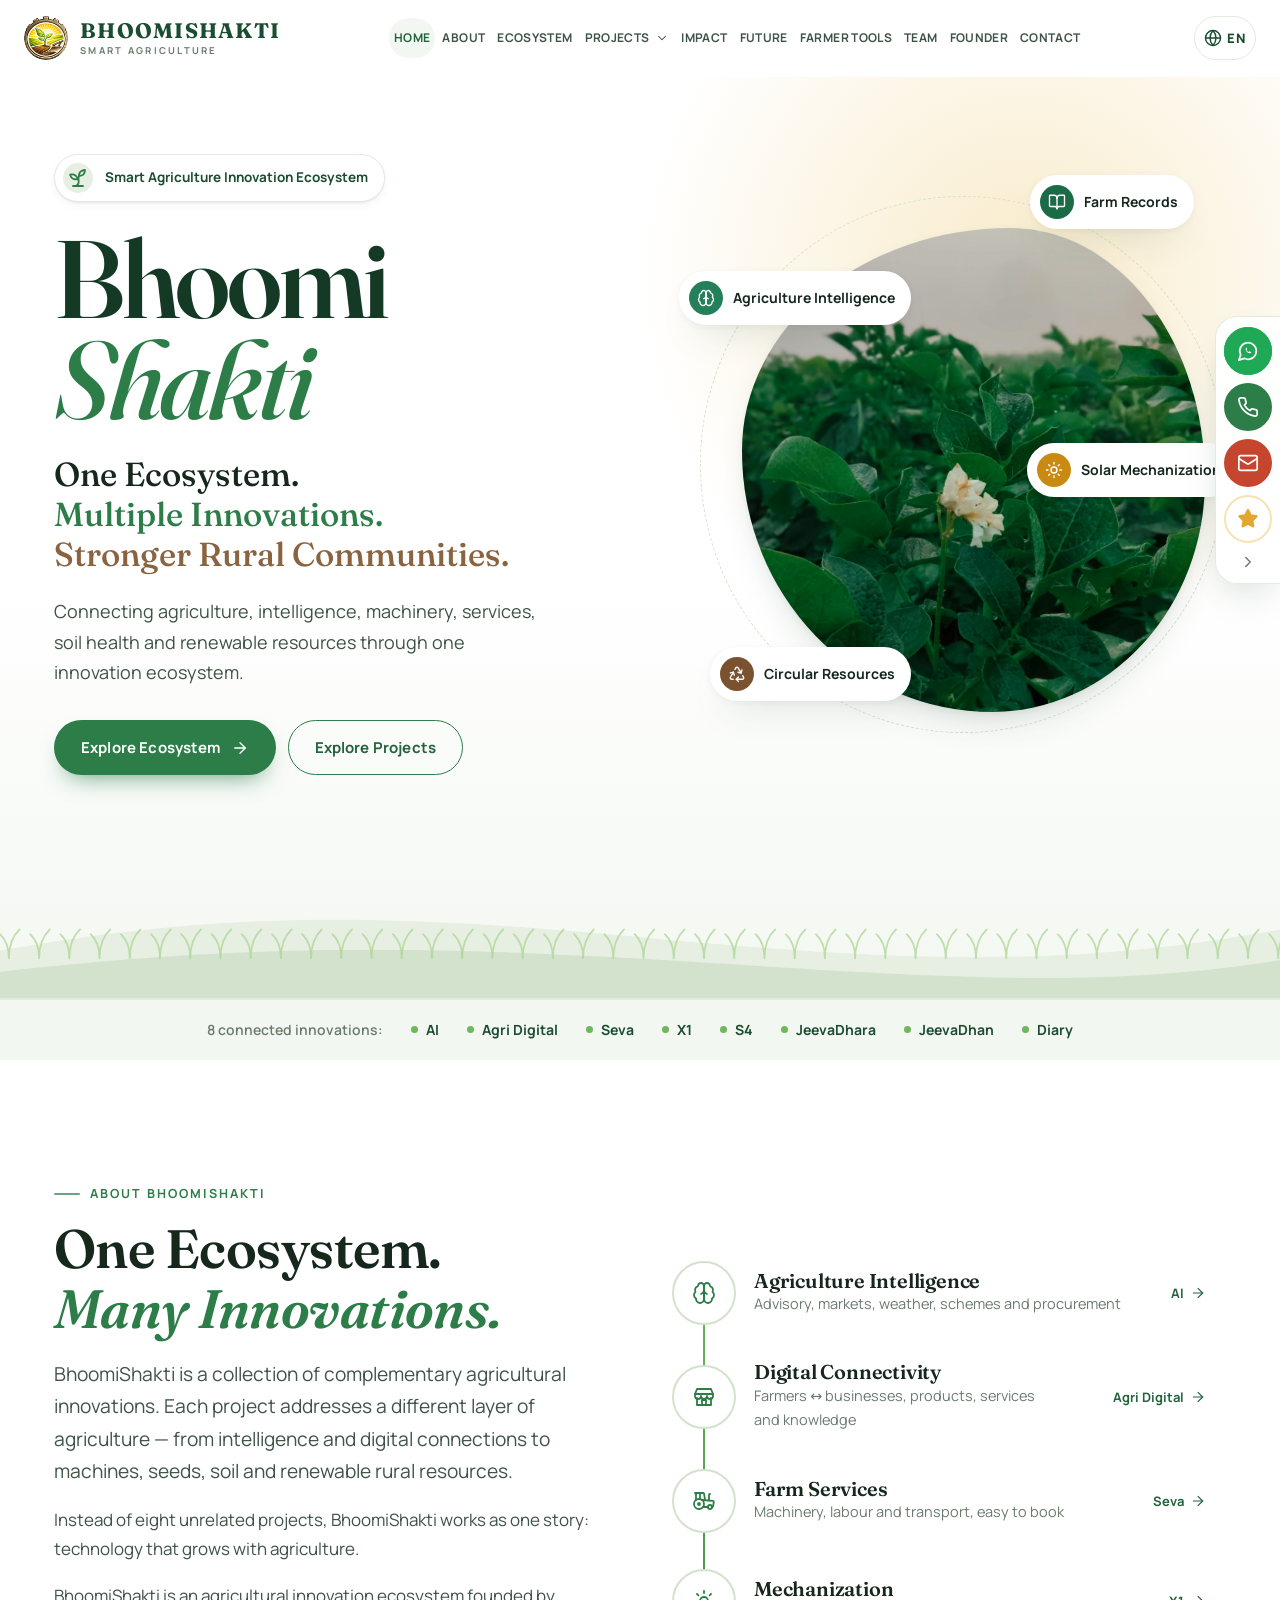
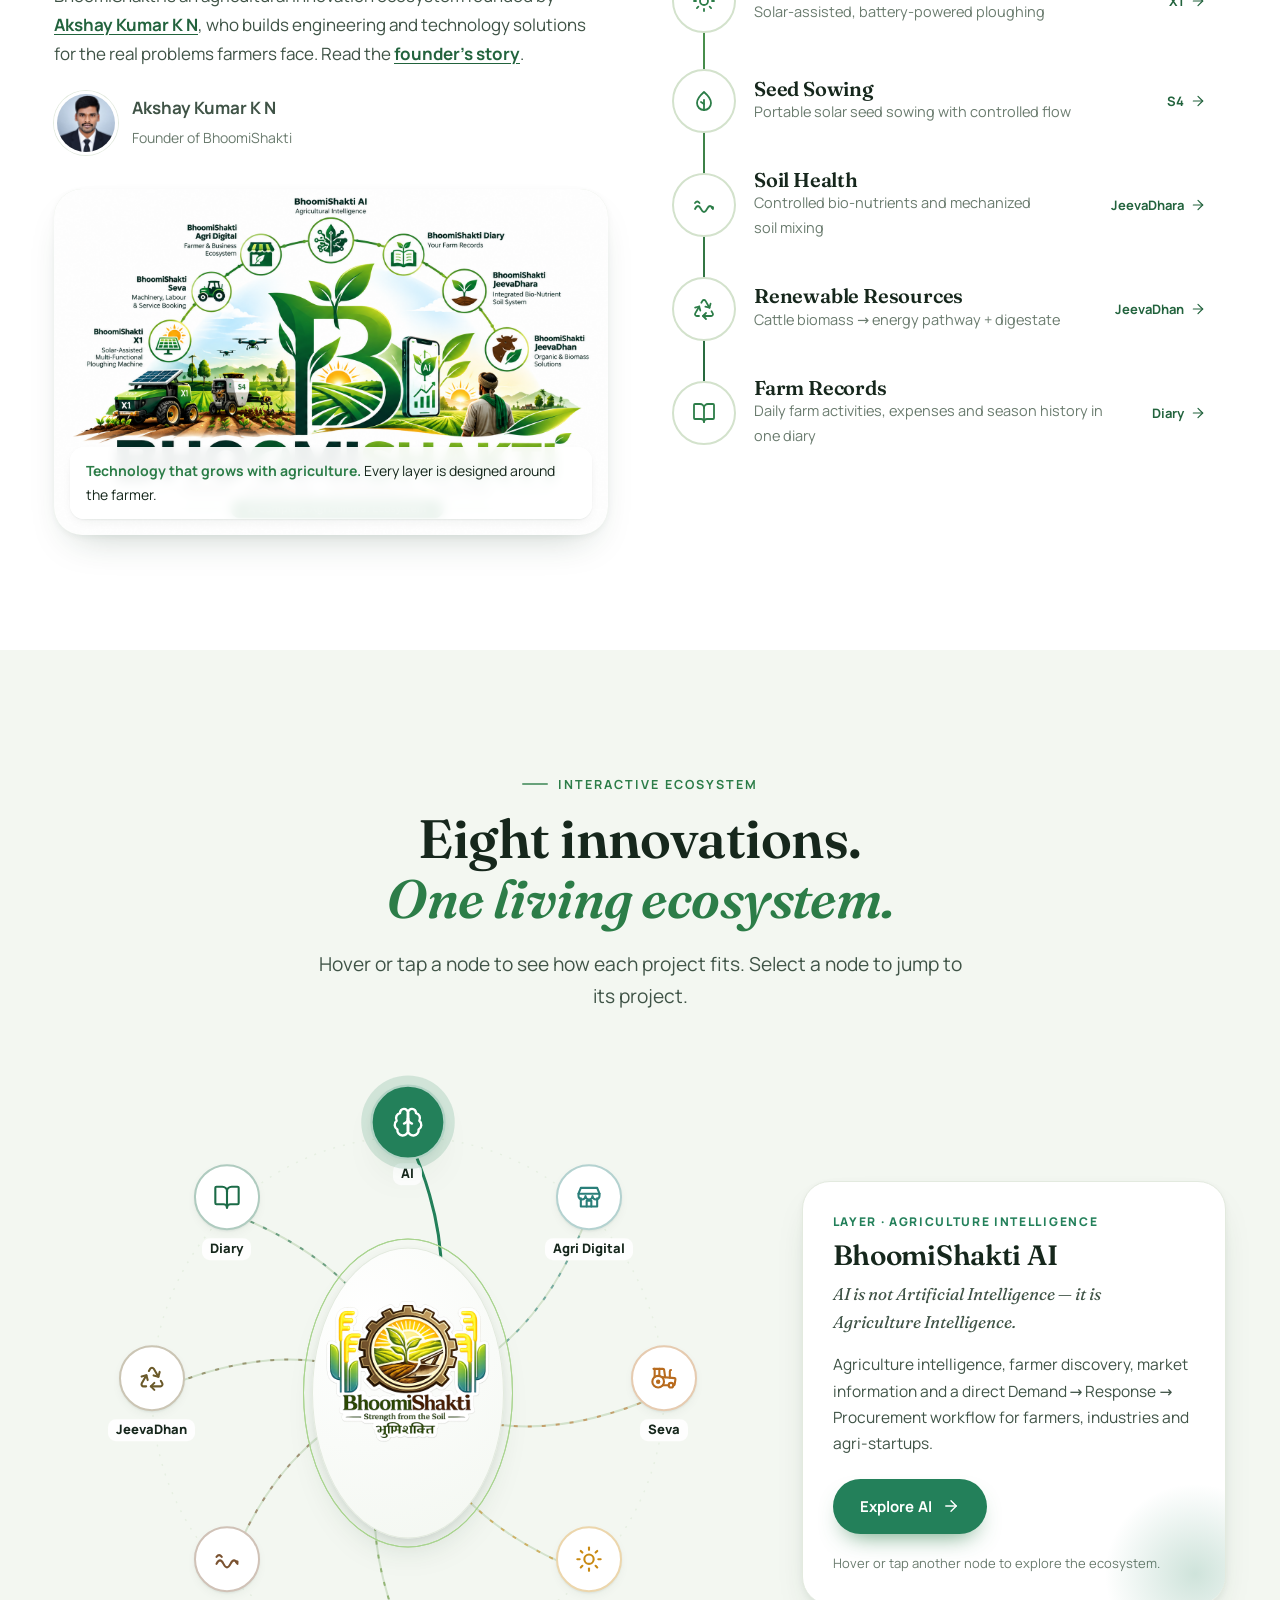
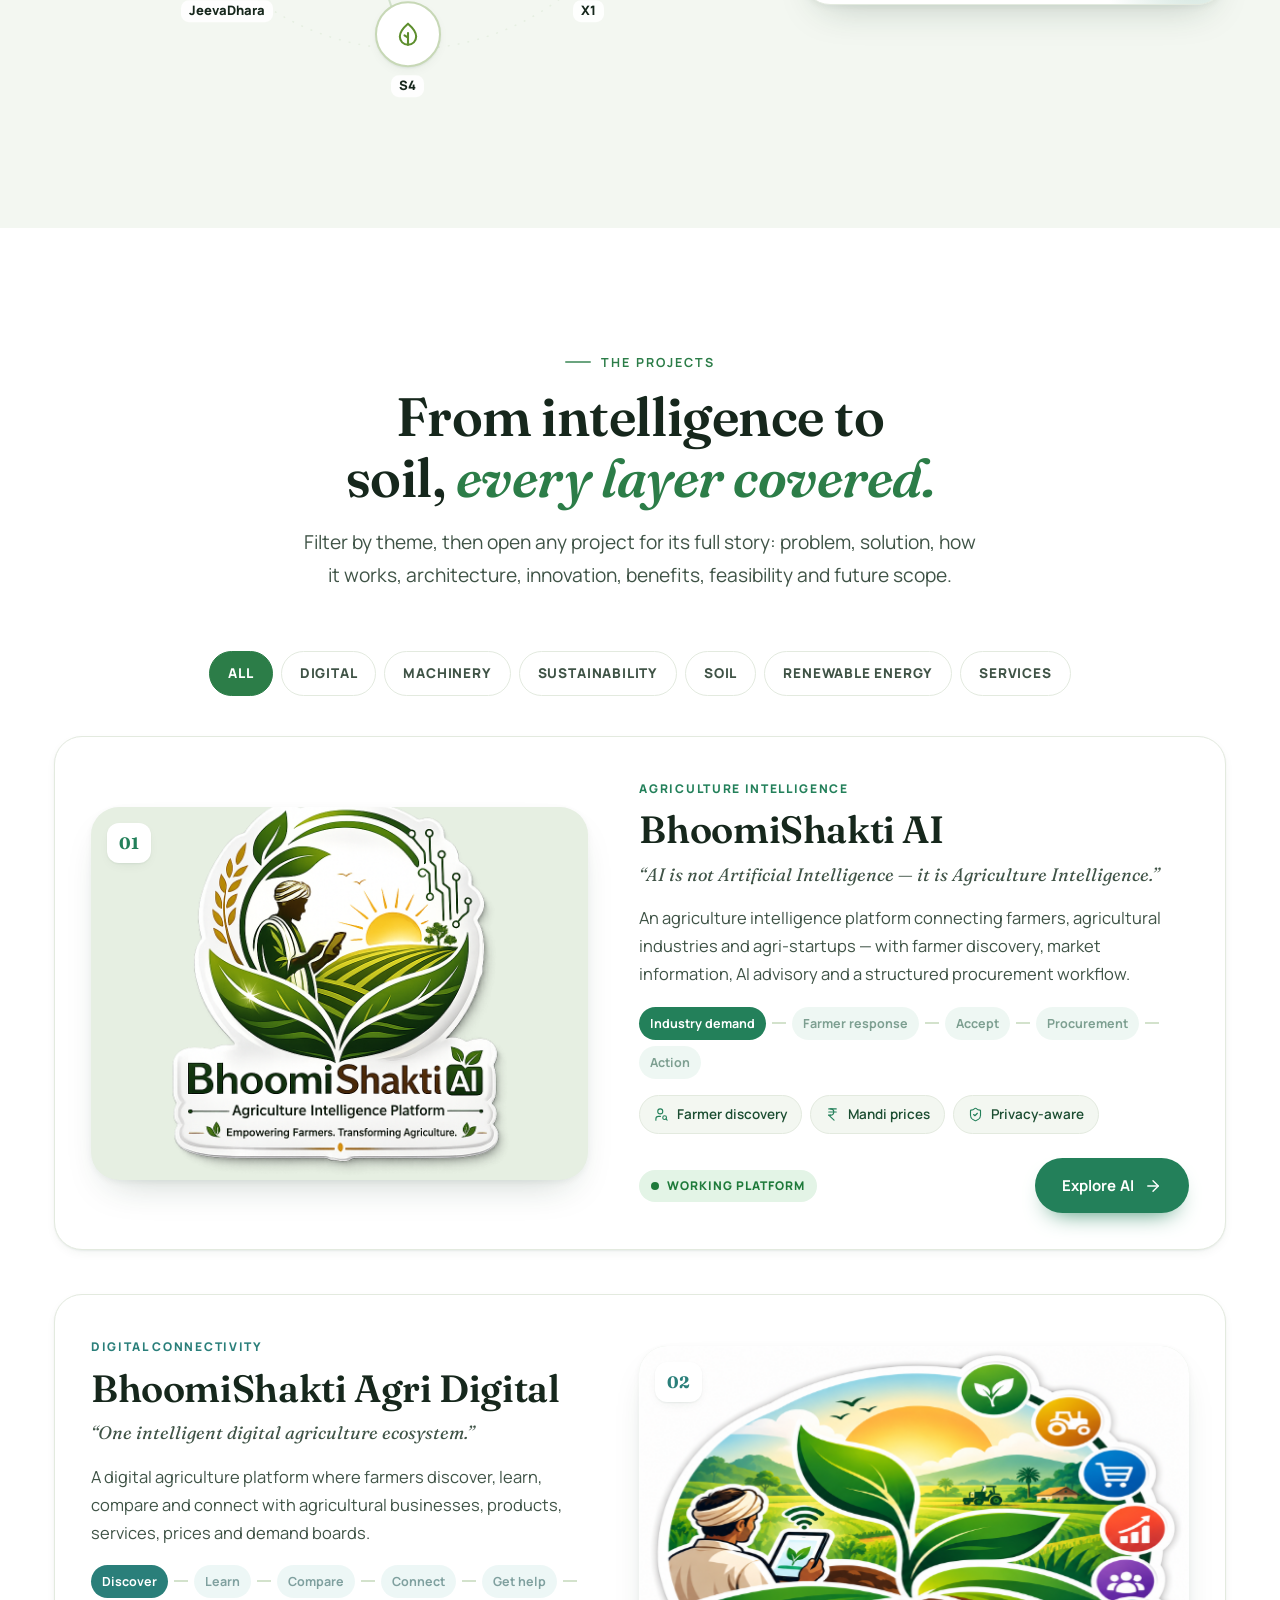
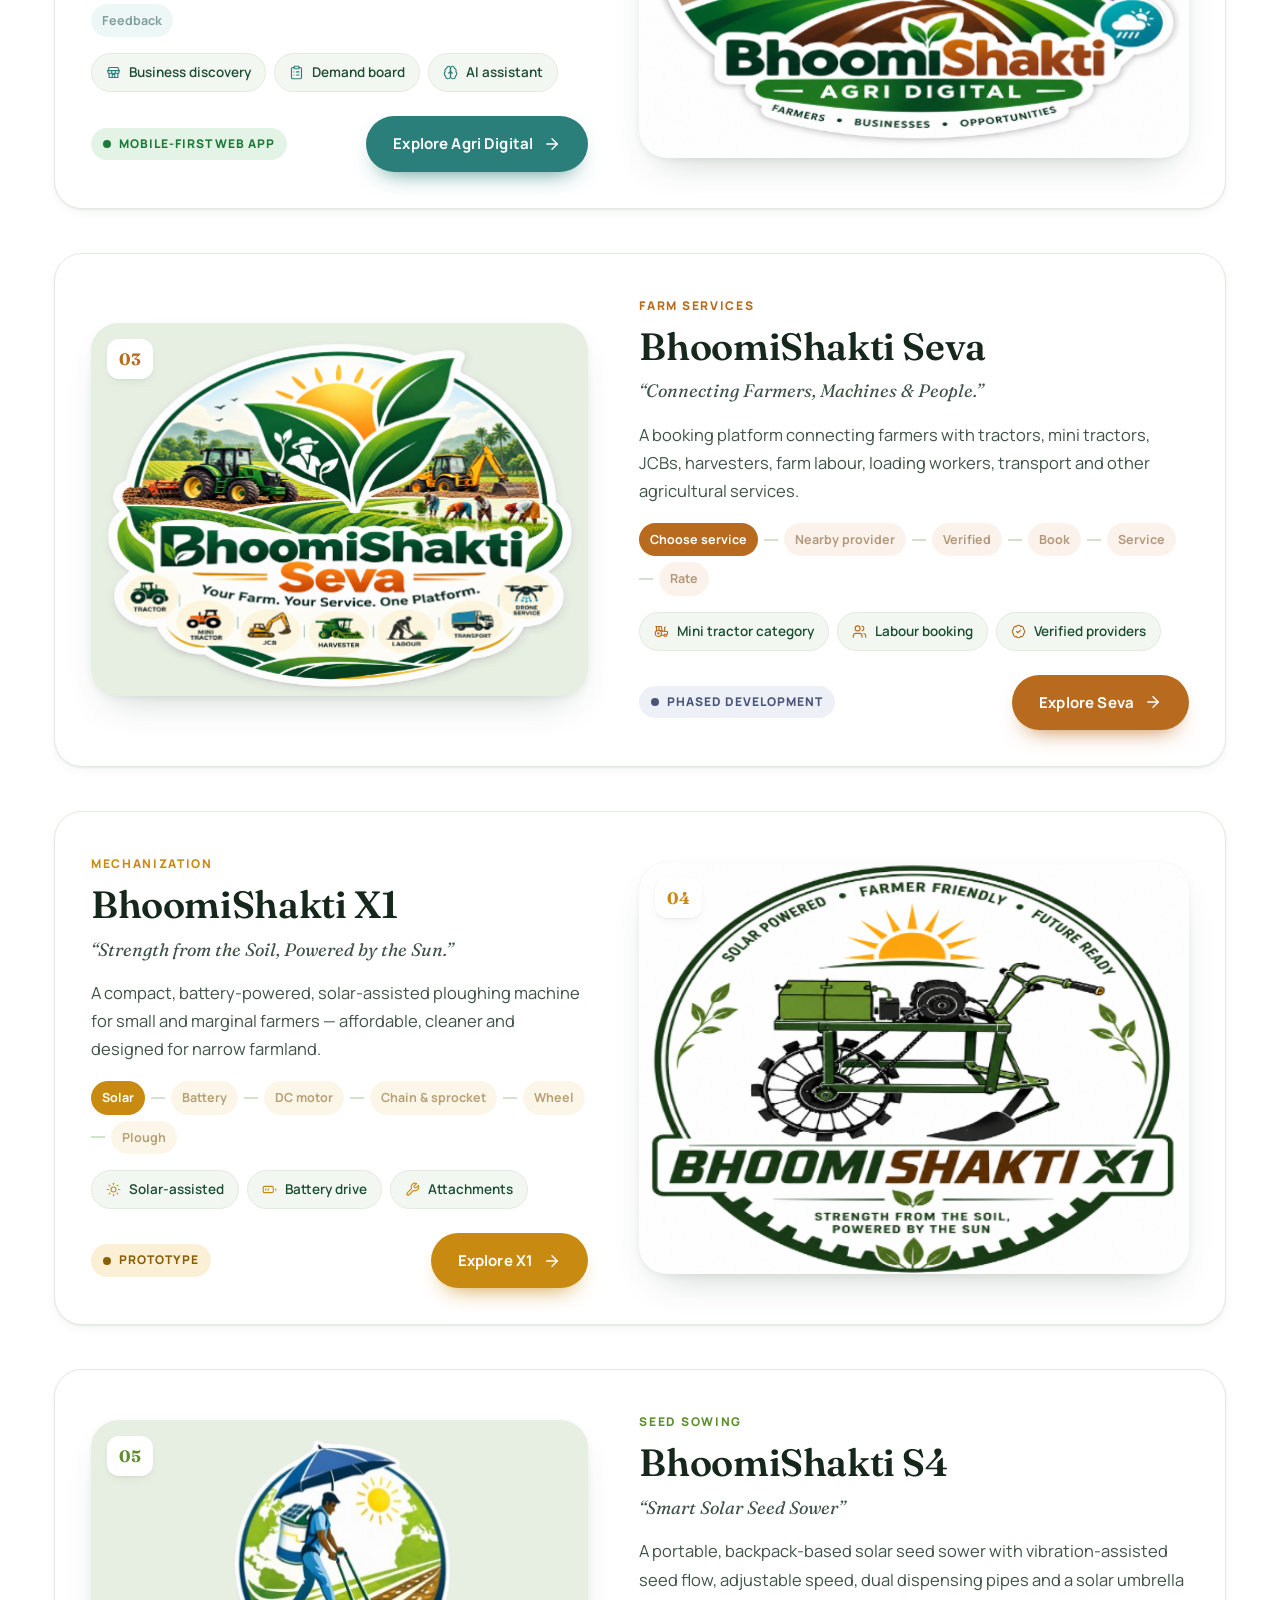
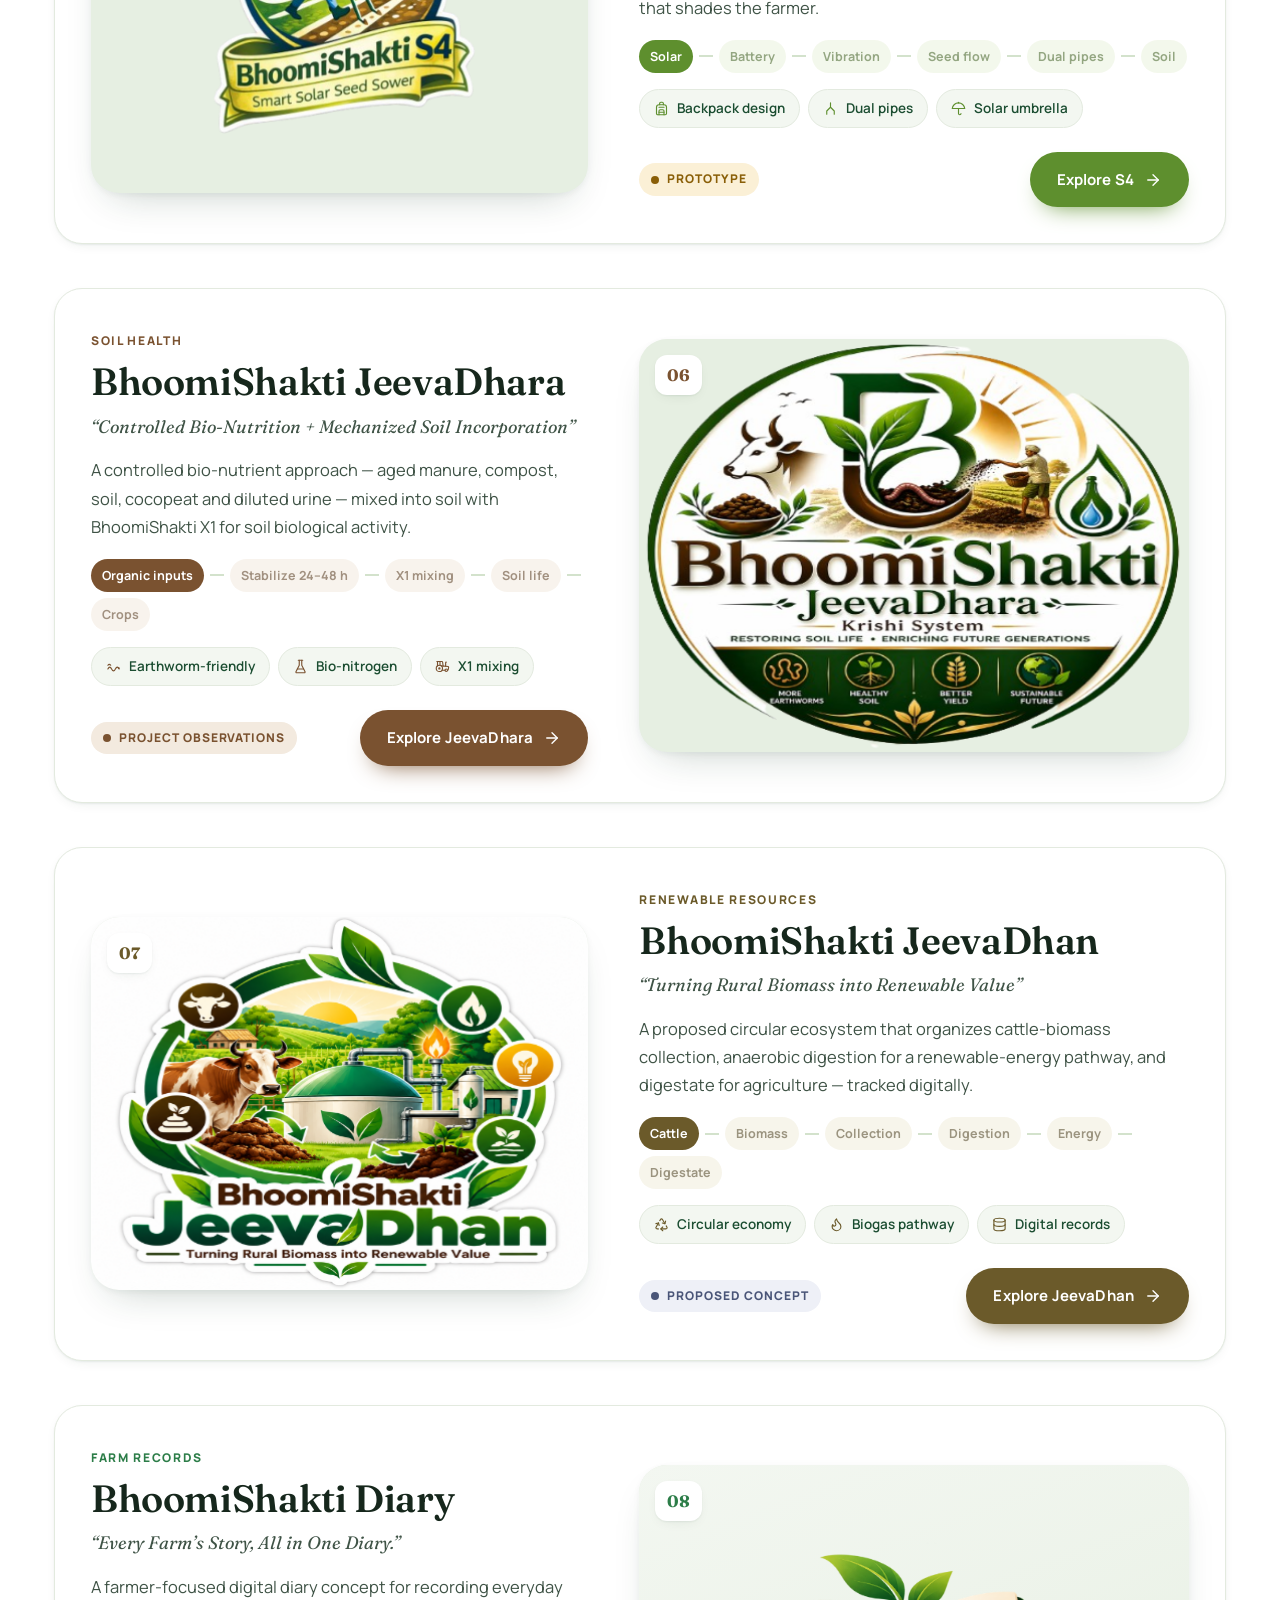
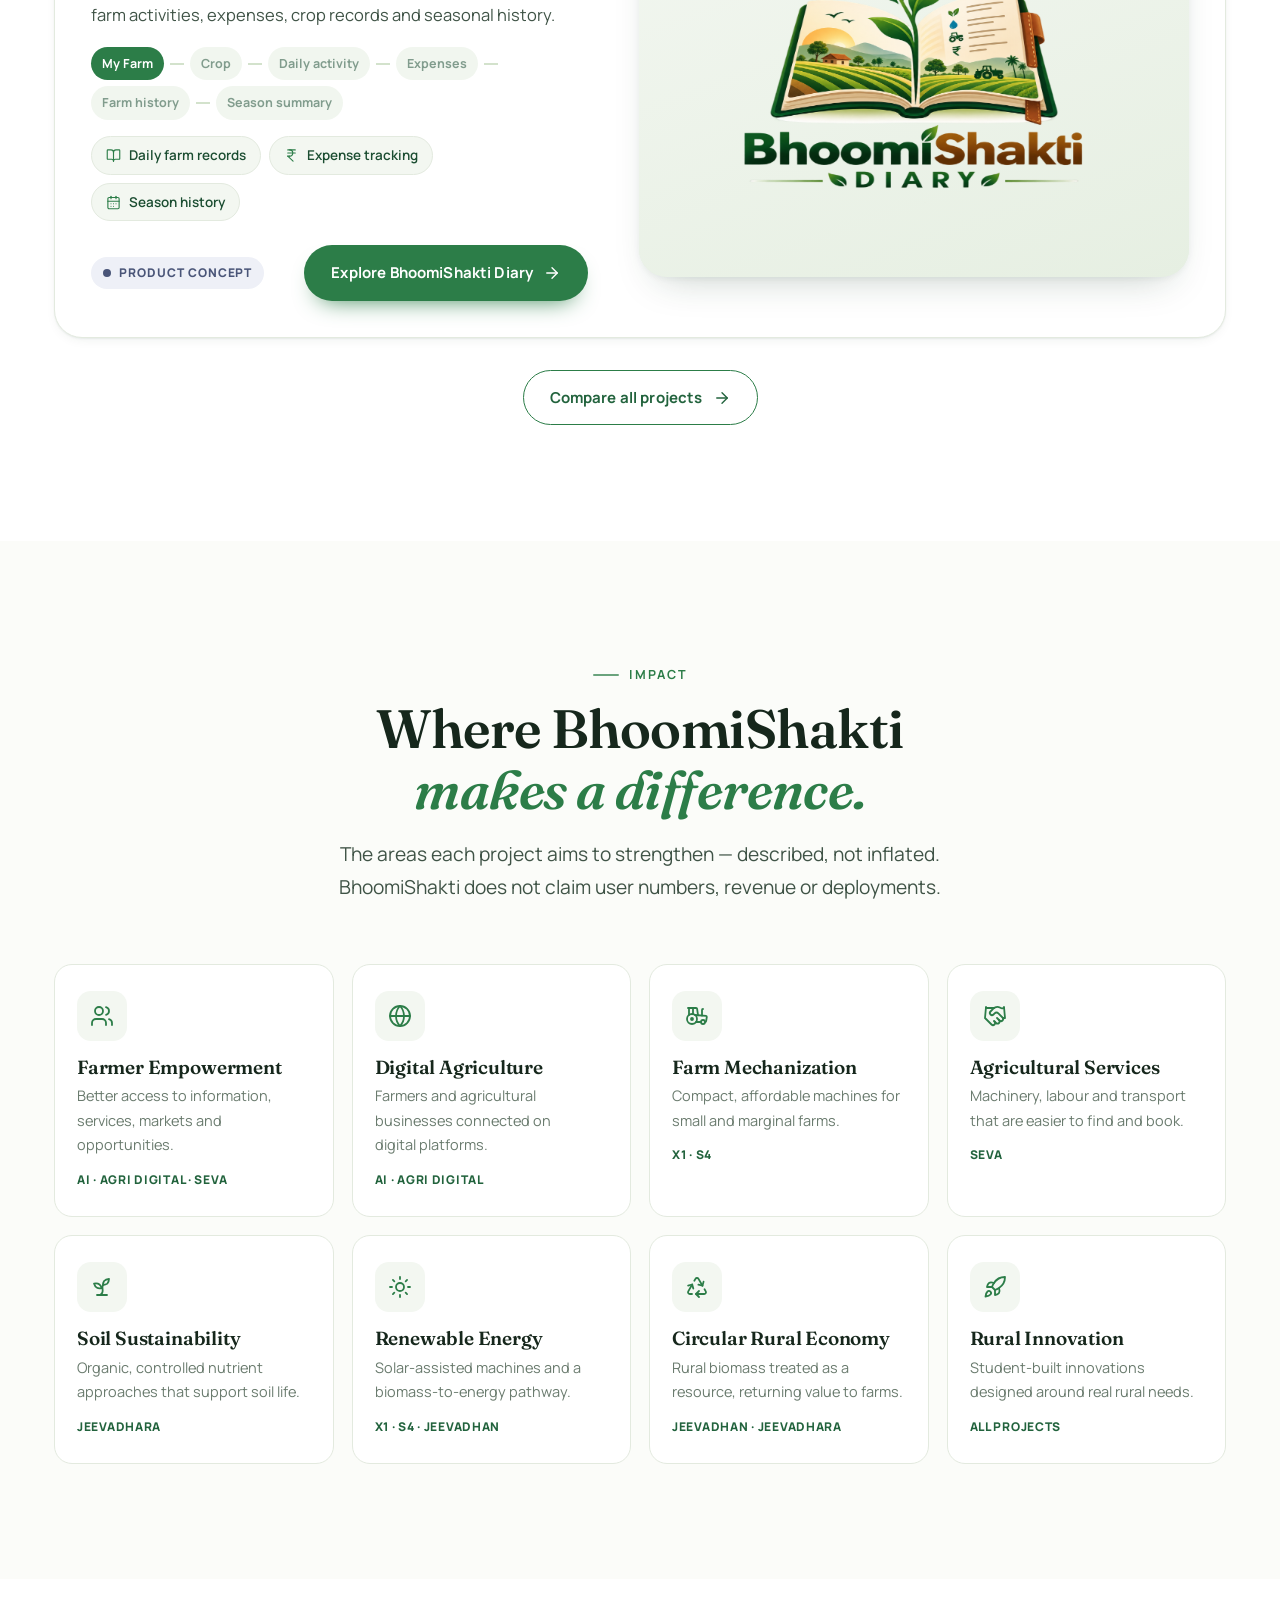
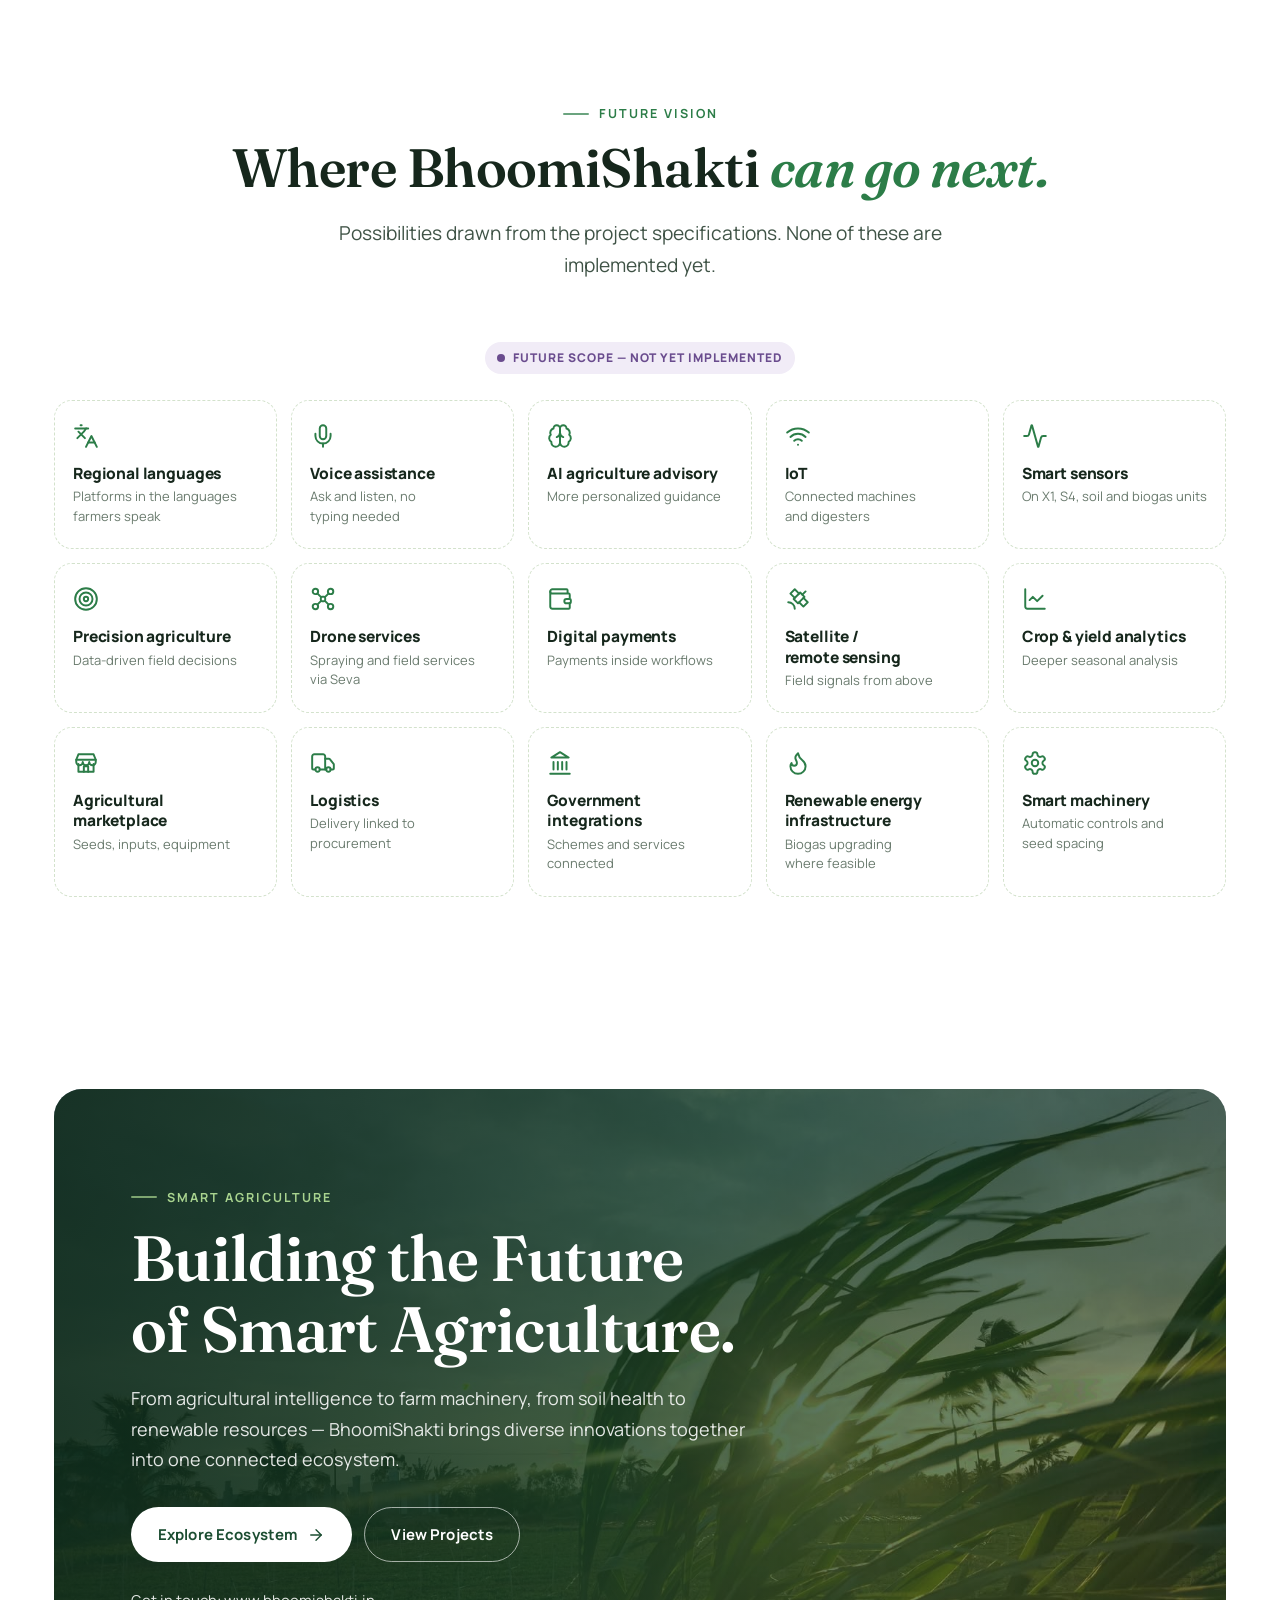
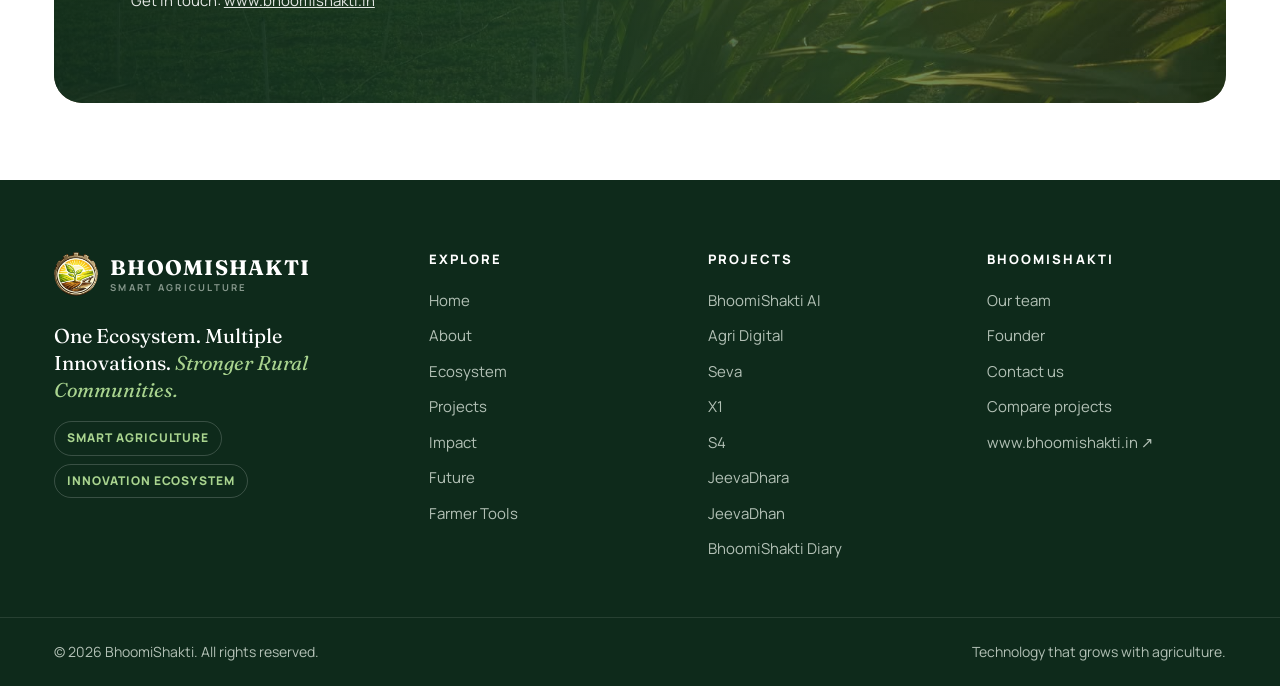
==== commit c6b8021d: "Update index.html" ====
--- a/index.html
+++ b/index.html
@@ -66,8 +66,12 @@
     "@id": "https://www.bhoomishakti.in/founder.html#person",
     "name": "Akshay Kumar K N",
     "jobTitle": "Founder",
-    "url": "https://www.bhoomishakti.in/founder.html"
-   }
+    "url": "https://www.bhoomishakti.in/founder.html",
+    "image": "https://www.bhoomishakti.in/assets/images/team/akshay-kumar-kn-founder-bhoomishakti.jpg"
+   },
+   "sameAs": [
+    "https://github.com/Akshay-appu/Bhoomishakti"
+   ]
   },
   {
    "@type": "WebPage",
@@ -195,7 +199,8 @@
       <h2 class="h2" id="about-title">One Ecosystem. <em class="accent">Many Innovations.</em></h2>
       <p class="lead">BhoomiShakti is a collection of complementary agricultural innovations. Each project addresses a different layer of agriculture — from intelligence and digital connections to machines, seeds, soil and renewable rural resources.</p>
       <p class="lead" style="font-size:17px">Instead of eight unrelated projects, BhoomiShakti works as one story: technology that grows with agriculture.</p>
-      <p class="lead" style="font-size:17px">BhoomiShakti is an agricultural innovation ecosystem founded by <a href="founder.html" style="color:var(--green-700);font-weight:700;text-decoration:underline;text-underline-offset:3px">Akshay Kumar K N</a>, who builds engineering and technology solutions for the real problems farmers face. Read the <a href="founder.html" style="color:var(--green-700);font-weight:700;text-decoration:underline;text-underline-offset:3px">founder’s story</a>.</p></div>
+      <p class="lead" style="font-size:17px">BhoomiShakti is an agricultural innovation ecosystem founded by <a href="founder.html" style="color:var(--green-700);font-weight:700;text-decoration:underline;text-underline-offset:3px">Akshay Kumar K N</a>, who builds engineering and technology solutions for the real problems farmers face. Read the <a href="founder.html" style="color:var(--green-700);font-weight:700;text-decoration:underline;text-underline-offset:3px">founder’s story</a>.</p>
+      <a href="founder.html" style="display:flex;align-items:center;gap:14px;margin-top:22px;text-decoration:none;color:inherit"><img src="assets/images/team/akshay-kumar-kn-founder-bhoomishakti.jpg" alt="Akshay Kumar K N – Founder of BhoomiShakti" width="64" height="64" loading="lazy" decoding="async" style="width:64px;height:64px;flex:none;border-radius:50%;object-fit:cover;object-position:center 18%;border:3px solid #fff;box-shadow:0 0 0 1px var(--line)"><span><strong style="display:block;font-size:17px">Akshay Kumar K N</strong><span style="font-size:14px;color:var(--ink-muted)">Founder of BhoomiShakti</span></span></a></div>
       <div class="frame reveal" style="margin-top:34px;aspect-ratio:16/10">
 <!-- IMAGE: About section image. Use a close-up photo of young crop seedlings or a farmer’s hands with soil and sprouts. Purpose: communicate growth, care and the farmer at the centre of the ecosystem. -->
 <img src="assets/images/bhoomishakti-agricultural-ecosystem-banner.png" alt="Young seedlings and leaves in soft light" loading="lazy" decoding="async">
